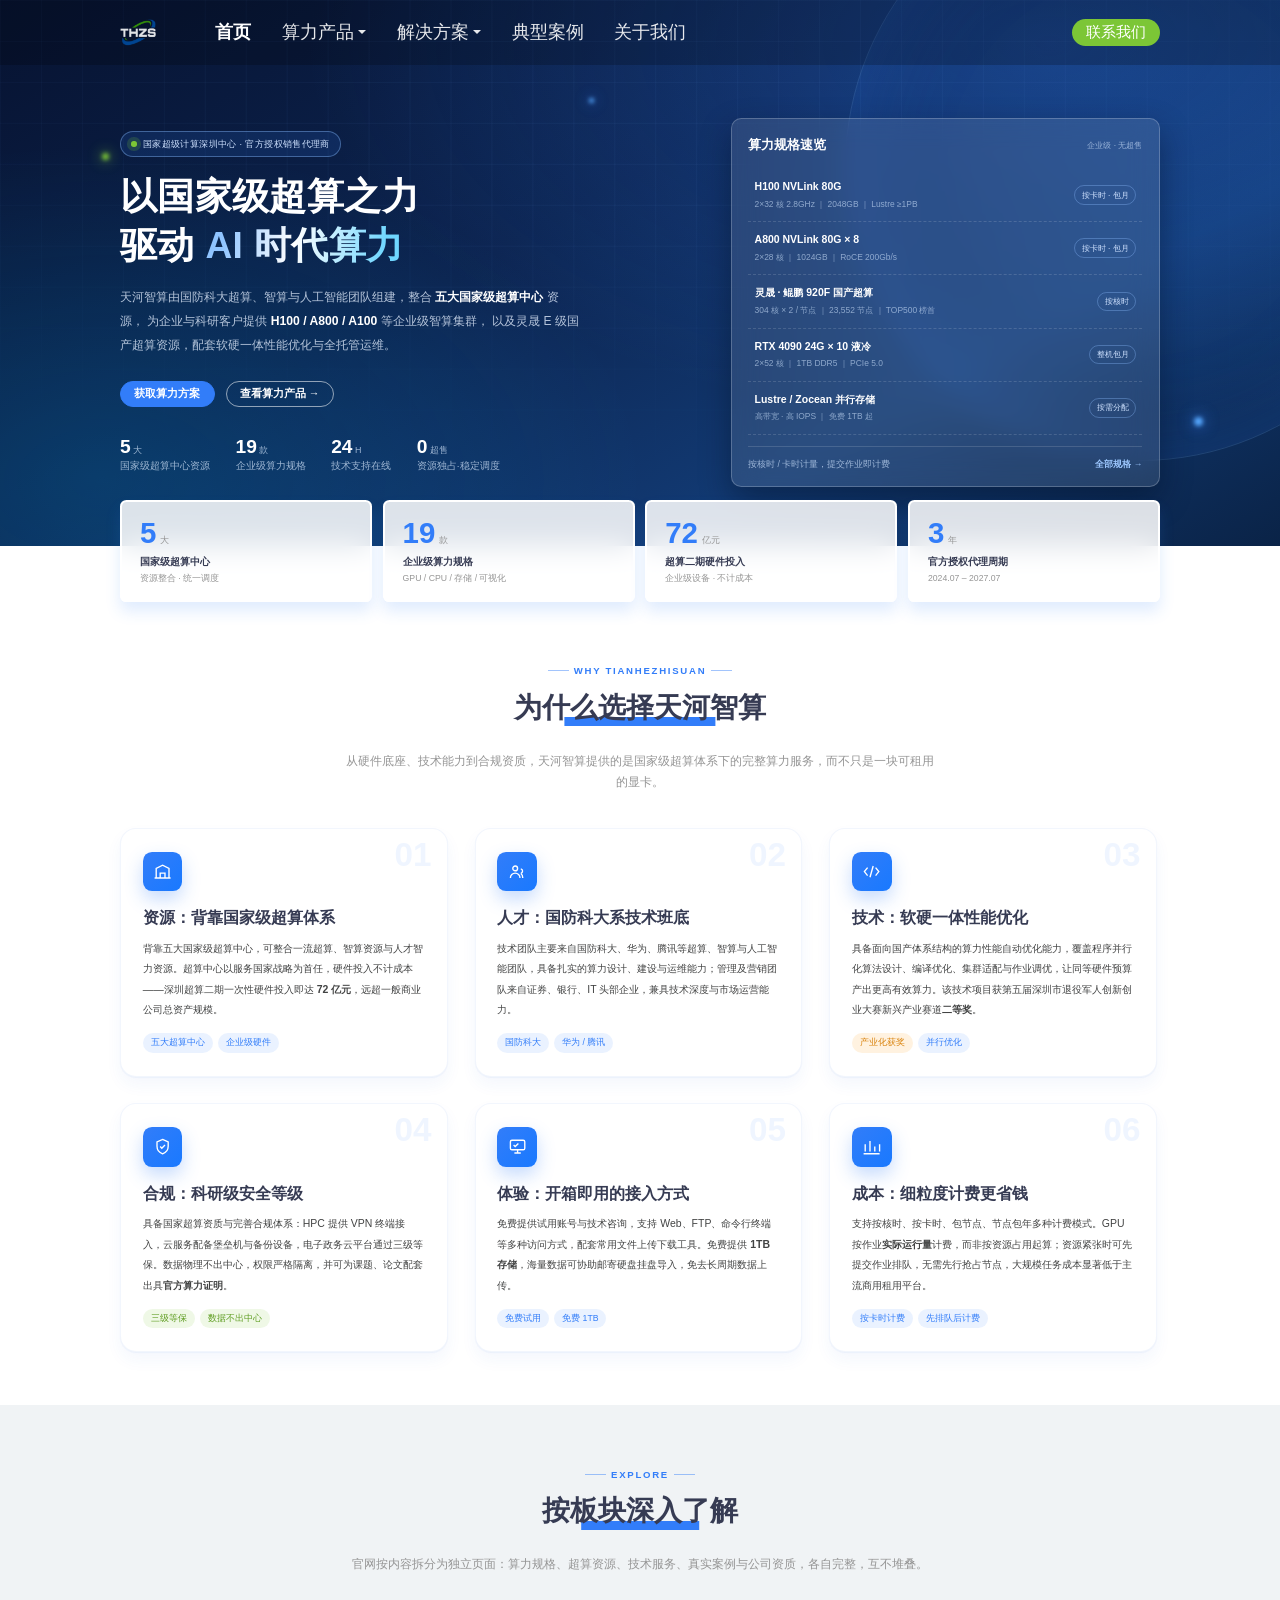
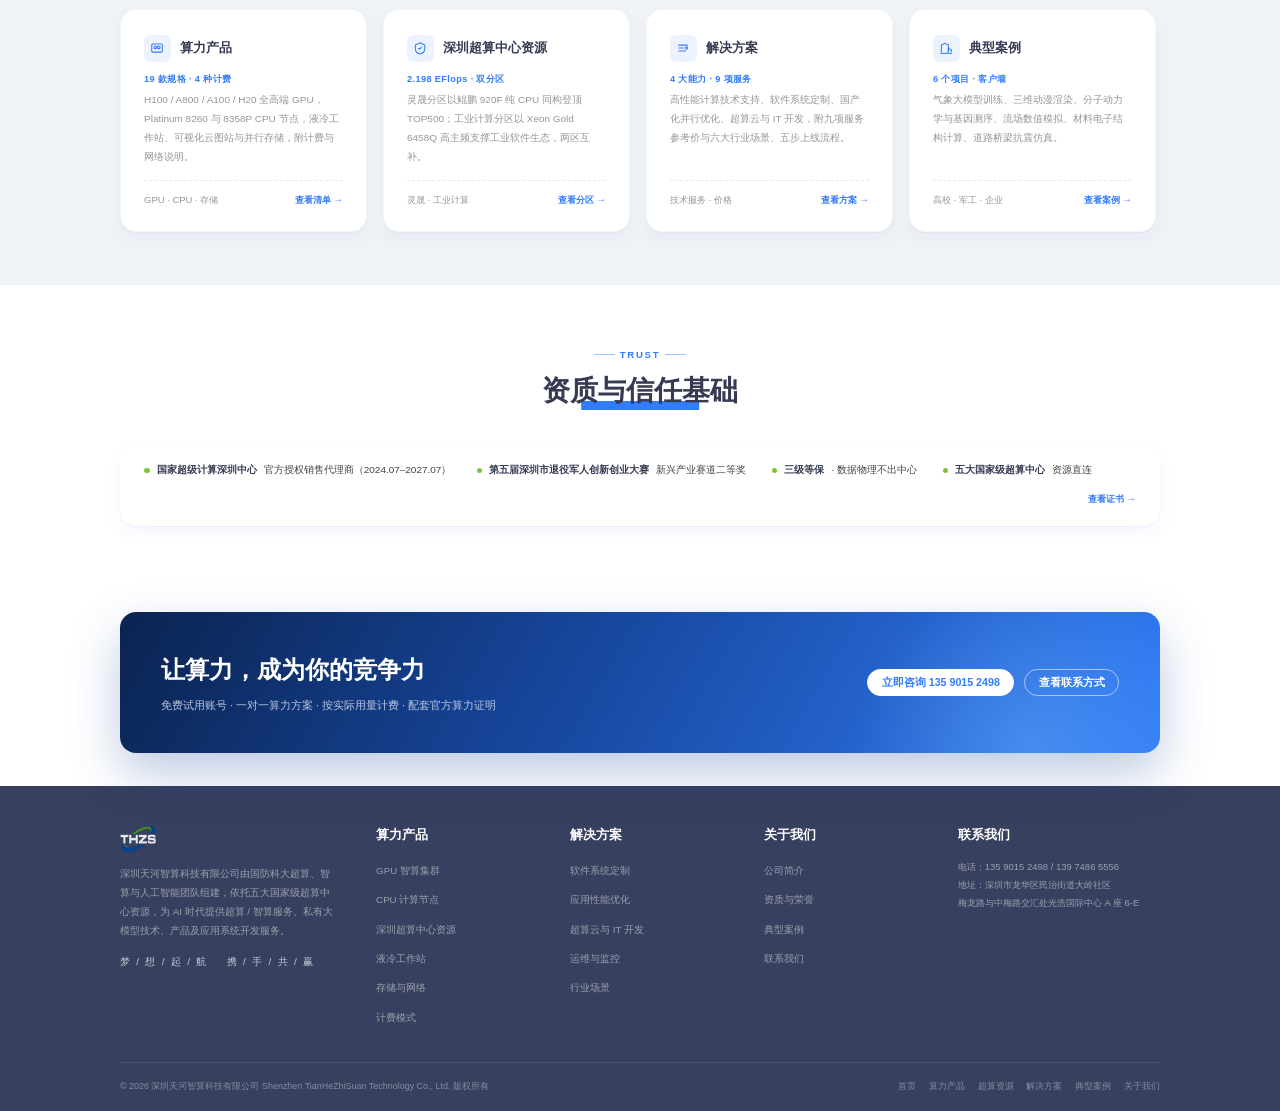
==== index.html @ 29a35c1b "feat(官网): 初始化天河智算官网静态站点 1. 新建 index.html 首页，展示超算、智算、AI 算力主视觉与业务概览。 2. 新建 about.html、cases.html、produ" ====
<!DOCTYPE html>
<html lang="zh-CN">
<head>
<meta charset="utf-8">
<meta name="viewport" content="width=device-width, initial-scale=1">
<title>深圳天河智算科技有限公司 — 国家级超算资源服务商 | 超算 · 智算 · AI 算力</title>
<meta name="description" content="深圳天河智算科技有限公司是国家超级计算深圳中心官方授权销售代理商，由国防科大超算、智算与人工智能团队组建，整合五大国家级超算中心资源，提供 H100/A800/A100 等企业级算力、软硬一体性能优化、全托管运维与定制化平台开发服务。">
<meta name="keywords" content="天河智算,深圳超算,国家超级计算深圳中心,H100,A800,A100,算力租赁,超算服务,灵晟,大模型训练">
<link rel="icon" href="assets/img/logo.png">
<link rel="stylesheet" href="assets/css/style.css">
</head>
<body>

<!-- ================= HEADER ================= -->
<header class="header" id="header">
  <div class="w1560">
    <a href="index.html" class="logo">
      <img class="logo-light" src="assets/img/logo_white.png" alt="天河智算 THZS">
      <img class="logo-dark" src="assets/img/logo.png" alt="天河智算 THZS">
    </a>

    <ul class="nav1">
      <li class="on"><a href="index.html">首页</a></li>
      <li data-dropdown="product"><a href="product.html">算力产品 <span class="dropdown-arrow"></span></a></li>
      <li data-dropdown="solution"><a href="solution.html">解决方案 <span class="dropdown-arrow"></span></a></li>
      <li><a href="cases.html">典型案例</a></li>
      <li><a href="about.html">关于我们</a></li>
    </ul>

    <div class="header-actions">
      <a href="about.html#contact" class="h_btn">联系我们</a>
      <button class="nav-toggle" aria-label="打开菜单"><span></span></button>
    </div>
  </div>

  <!-- 下拉：算力产品 -->
  <div class="product_down_bg" id="dropBg"></div>
  <div class="newsPown" id="productDown">
    <div class="w1560">
      <div class="pown_col" style="width:24vw">
        <div class="h1">算力产品</div>
        <a href="product.html#gpu" class="pown_item">
          <div class="ico"><svg viewBox="0 0 24 24" fill="none" stroke="#327DF9" stroke-width="1.8"><rect x="3" y="5" width="18" height="14" rx="2"/><rect x="7" y="9" width="4" height="4" rx="1"/><rect x="13" y="9" width="4" height="4" rx="1"/><path d="M7 19v2M17 19v2M7 3v2M17 3v2"/></svg></div>
          <div class="txt"><b>GPU 智算集群</b><span>H100 / A800 / A100 / H20 / RTX 4090 · 5090</span></div>
        </a>
        <a href="product.html#cpu" class="pown_item">
          <div class="ico"><svg viewBox="0 0 24 24" fill="none" stroke="#327DF9" stroke-width="1.8"><rect x="4" y="4" width="16" height="16" rx="2"/><path d="M9 9h6v6H9zM4 10h-2M4 14h-2M22 10h-2M22 14h-2M10 4v-2M14 4v-2M10 22v-2M14 22v-2"/></svg></div>
          <div class="txt"><b>CPU 计算节点</b><span>Platinum 8260 / 8358P 胖节点 · 按核时计费</span></div>
        </a>
        <a href="supercomputing.html" class="pown_item">
          <div class="ico"><svg viewBox="0 0 24 24" fill="none" stroke="#327DF9" stroke-width="1.8"><path d="M12 3l8 4v6c0 4.5-3.4 7.8-8 9-4.6-1.2-8-4.5-8-9V7z"/><path d="M9 12l2 2 4-4"/></svg></div>
          <div class="txt"><b>深圳超算中心资源</b><span>灵晟 E 级国产超算 · x86 工业计算分区</span></div>
        </a>
        <a href="product.html#storage" class="pown_item">
          <div class="ico"><svg viewBox="0 0 24 24" fill="none" stroke="#327DF9" stroke-width="1.8"><ellipse cx="12" cy="6" rx="8" ry="3"/><path d="M4 6v12c0 1.7 3.6 3 8 3s8-1.3 8-3V6"/><path d="M4 12c0 1.7 3.6 3 8 3s8-1.3 8-3"/></svg></div>
          <div class="txt"><b>存储与网络</b><span>Lustre / Zocean 并行存储 · RDMA 高速互联</span></div>
        </a>
      </div>

      <div class="pown_col" style="width:22vw">
        <div class="h1">按场景选型</div>
        <div class="pown_links">
          <a href="solution.html#scene"><svg viewBox="0 0 16 16" fill="none" stroke="#327DF9" stroke-width="1.6"><circle cx="8" cy="8" r="6"/><path d="M8 2v12M2 8h12"/></svg>大模型训练与微调</a>
          <a href="solution.html#scene"><svg viewBox="0 0 16 16" fill="none" stroke="#327DF9" stroke-width="1.6"><path d="M2 12l4-5 3 3 5-7"/><path d="M2 14h12"/></svg>科学计算与工程仿真</a>
          <a href="solution.html#scene"><svg viewBox="0 0 16 16" fill="none" stroke="#327DF9" stroke-width="1.6"><rect x="2" y="3" width="12" height="10" rx="1.5"/><path d="M2 6h12"/></svg>三维渲染与数字创意</a>
          <a href="solution.html#scene"><svg viewBox="0 0 16 16" fill="none" stroke="#327DF9" stroke-width="1.6"><path d="M8 2l6 3v4c0 4-3 6-6 7-6-3-6-5-6-7V5z"/></svg>国产化适配与性能优化</a>
        </div>
      </div>

      <div class="pown_col" style="width:16vw">
        <div class="h1">服务支持</div>
        <div class="pown_links">
          <a href="product.html"><svg viewBox="0 0 16 16" fill="none" stroke="#327DF9" stroke-width="1.6"><path d="M3 3h10v10H3z"/><path d="M6 6h4M6 9h4"/></svg>算力产品清单</a>
          <a href="solution.html"><svg viewBox="0 0 16 16" fill="none" stroke="#327DF9" stroke-width="1.6"><path d="M2 8h3l2-4 3 8 2-4h2"/></svg>技术服务明细</a>
          <a href="about.html#cred"><svg viewBox="0 0 16 16" fill="none" stroke="#327DF9" stroke-width="1.6"><circle cx="8" cy="6" r="3.2"/><path d="M5.4 8.6L4 14l4-2 4 2-1.4-5.4"/></svg>资质与授权</a>
        </div>
      </div>

      <div class="pown_banner">
        <div class="k">COMPUTING POWER</div>
        <div class="t">19 款企业级算力规格<br>按卡时 / 核时精细计费</div>
        <a href="product.html" class="btn">查看清单</a>
      </div>
    </div>
  </div>

  <!-- 下拉：解决方案 -->
  <div class="newsPown" id="solutionDown">
    <div class="w1560">
      <div class="pown_col" style="width:24vw">
        <div class="h1">解决方案</div>
        <a href="solution.html#svc" class="pown_item">
          <div class="ico"><svg viewBox="0 0 24 24" fill="none" stroke="#327DF9" stroke-width="1.8"><path d="M4 7h16M4 12h10M4 17h13"/><circle cx="18" cy="12" r="2"/></svg></div>
          <div class="txt"><b>软件系统定制</b><span>量身定制技术框架，构建业务软件系统</span></div>
        </a>
        <a href="solution.html#svc" class="pown_item">
          <div class="ico"><svg viewBox="0 0 24 24" fill="none" stroke="#327DF9" stroke-width="1.8"><path d="M13 2L3 14h8l-1 8 10-12h-7z"/></svg></div>
          <div class="txt"><b>应用性能优化</b><span>并行化算法设计与软件并行版本开发</span></div>
        </a>
        <a href="solution.html#svc" class="pown_item">
          <div class="ico"><svg viewBox="0 0 24 24" fill="none" stroke="#327DF9" stroke-width="1.8"><path d="M6 17a4 4 0 010-8 5 5 0 019.5-1.5A4 4 0 0118 17z"/><path d="M12 13v6M9 16l3 3 3-3"/></svg></div>
          <div class="txt"><b>超算云与 IT 开发</b><span>云上完整 HPC 环境，前后台一体化开发</span></div>
        </a>
        <a href="solution.html#svc" class="pown_item">
          <div class="ico"><svg viewBox="0 0 24 24" fill="none" stroke="#327DF9" stroke-width="1.8"><path d="M3 12h4l2-5 4 10 2-5h6"/><circle cx="12" cy="12" r="9" stroke-dasharray="2 3"/></svg></div>
          <div class="txt"><b>运维与监控</b><span>整机柜运维、作业监控、故障诊断与定位</span></div>
        </a>
      </div>

      <div class="pown_col" style="width:18vw">
        <div class="h1">技术服务</div>
        <div class="pown_links">
          <a href="solution.html#svc"><svg viewBox="0 0 16 16" fill="none" stroke="#327DF9" stroke-width="1.6"><rect x="2.5" y="3" width="11" height="10" rx="1.5"/><path d="M5 7l2 2-2 2M9 11h2"/></svg>软件环境搭建</a>
          <a href="solution.html#svc"><svg viewBox="0 0 16 16" fill="none" stroke="#327DF9" stroke-width="1.6"><path d="M2 11h3l2-5 3 8 2-3h2"/></svg>作业监控</a>
          <a href="solution.html#svc"><svg viewBox="0 0 16 16" fill="none" stroke="#327DF9" stroke-width="1.6"><circle cx="7" cy="7" r="4"/><path d="M10 10l4 4"/></svg>运行问题排查</a>
          <a href="solution.html#svc"><svg viewBox="0 0 16 16" fill="none" stroke="#327DF9" stroke-width="1.6"><path d="M3 13V6l5-3 5 3v7"/><path d="M6.5 13v-3h3V13"/></svg>定制化平台</a>
        </div>
      </div>

      <div class="pown_col" style="width:16vw">
        <div class="h1">服务流程</div>
        <div class="pown_links">
          <a href="solution.html#flow"><svg viewBox="0 0 16 16" fill="none" stroke="#327DF9" stroke-width="1.6"><circle cx="3" cy="8" r="1.6"/><circle cx="8" cy="8" r="1.6"/><circle cx="13" cy="8" r="1.6"/></svg>需求沟通与方案</a>
          <a href="solution.html#flow"><svg viewBox="0 0 16 16" fill="none" stroke="#327DF9" stroke-width="1.6"><path d="M3 13V3M3 13h10"/><path d="M3 10l4-4 3 3 3-4"/></svg>开通与环境迁移</a>
          <a href="solution.html#flow"><svg viewBox="0 0 16 16" fill="none" stroke="#327DF9" stroke-width="1.6"><path d="M2 8a6 6 0 1112 0 6 6 0 01-12 0z"/><path d="M8 5v3l2 2"/></svg>运行与持续优化</a>
        </div>
      </div>

      <div class="pown_banner">
        <div class="k">FREE TRIAL</div>
        <div class="t">免费试用账号<br>与一对一技术咨询</div>
        <a href="tel:13974865556" class="btn">申请试用</a>
      </div>
    </div>
  </div>
</header>

<!-- 移动端菜单 -->
<div class="mobile-menu" id="mobileMenu">
  <button class="mm-close" aria-label="关闭">×</button>
  <a href="index.html">首页 <span>HOME</span></a>
  <a href="product.html">算力产品 <span>PRODUCTS</span></a>
  <a href="supercomputing.html">深圳超算中心资源 <span>SZSC</span></a>
  <a href="solution.html">解决方案 <span>SOLUTIONS</span></a>
  <a href="cases.html">典型案例 <span>CASES</span></a>
  <a href="about.html">关于我们 <span>ABOUT</span></a>
  <a href="about.html#contact">联系我们 <span>CONTACT</span></a>
  <div class="mm-foot">
    <a href="tel:13590152498" class="btn blue" style="justify-content:center">获取算力报价</a>
  </div>
</div>

<!-- ================= HERO ================= -->
<section class="hero">
  <span class="orb a"></span><span class="orb b"></span><span class="orb c"></span>
  <div class="w1560">
    <div class="hero-grid">
      <div class="hero-left">
        <div class="hero-eyebrow"><i></i> 国家超级计算深圳中心 · 官方授权销售代理商</div>
        <h1>以国家级超算之力<br>驱动 <em>AI 时代算力</em></h1>
        <p class="hero-sub">
          天河智算由国防科大超算、智算与人工智能团队组建，整合 <strong>五大国家级超算中心</strong> 资源，
          为企业与科研客户提供 <strong>H100 / A800 / A100</strong> 等企业级智算集群，
          以及灵晟 E 级国产超算资源，配套软硬一体性能优化与全托管运维。
        </p>
        <div class="hero-actions">
          <a href="tel:13590152498" class="btn blue">获取算力方案</a>
          <a href="product.html" class="btn ghost-light">查看算力产品 →</a>
        </div>
        <ul class="hero-meta">
          <li><b>5<small>大</small></b>国家级超算中心资源</li>
          <li><b>19<small>款</small></b>企业级算力规格</li>
          <li><b>24<small>H</small></b>技术支持在线</li>
          <li><b>0<small>超售</small></b>资源独占·稳定调度</li>
        </ul>
      </div>

      <div class="hero-right">
        <div class="res-panel">
          <div class="rp-head">
            <h3>算力规格速览</h3>
            <span>企业级 · 无超售</span>
          </div>
          <div class="res-row">
            <div class="n">H100 NVLink 80G<small>2×32 核 2.8GHz ｜ 2048GB ｜ Lustre ≥1PB</small></div>
            <div class="tag2">按卡时 · 包月</div>
          </div>
          <div class="res-row">
            <div class="n">A800 NVLink 80G × 8<small>2×28 核 ｜ 1024GB ｜ RoCE 200Gb/s</small></div>
            <div class="tag2">按卡时 · 包月</div>
          </div>
          <div class="res-row">
            <div class="n">灵晟 · 鲲鹏 920F 国产超算<small>304 核 × 2 / 节点 ｜ 23,552 节点 ｜ TOP500 榜首</small></div>
            <div class="tag2">按核时</div>
          </div>
          <div class="res-row">
            <div class="n">RTX 4090 24G × 10 液冷<small>2×52 核 ｜ 1TB DDR5 ｜ PCIe 5.0</small></div>
            <div class="tag2">整机包月</div>
          </div>
          <div class="res-row">
            <div class="n">Lustre / Zocean 并行存储<small>高带宽 · 高 IOPS ｜ 免费 1TB 起</small></div>
            <div class="tag2">按需分配</div>
          </div>
          <div class="rp-foot">
            <span>按核时 / 卡时计量，提交作业即计费</span>
            <a href="product.html">全部规格 →</a>
          </div>
        </div>
      </div>
    </div>
  </div>
</section>

<!-- ================= 数据条 ================= -->
<section class="stat-strip">
  <div class="w1560">
    <div class="list-row">
      <div class="stat-card">
        <div class="num">5<small>大</small></div>
        <div class="lbl">国家级超算中心</div>
        <div class="note">资源整合 · 统一调度</div>
      </div>
      <div class="stat-card">
        <div class="num">19<small>款</small></div>
        <div class="lbl">企业级算力规格</div>
        <div class="note">GPU / CPU / 存储 / 可视化</div>
      </div>
      <div class="stat-card">
        <div class="num">72<small>亿元</small></div>
        <div class="lbl">超算二期硬件投入</div>
        <div class="note">企业级设备 · 不计成本</div>
      </div>
      <div class="stat-card">
        <div class="num">3<small>年</small></div>
        <div class="lbl">官方授权代理周期</div>
        <div class="note">2024.07 – 2027.07</div>
      </div>
    </div>
  </div>
</section>

<!-- ================= 核心优势 ================= -->
<section class="section">
  <div class="w1560">
    <div class="sec-head">
      <div class="sec-eyebrow">Why TianHeZhiSuan</div>
      <div class="title"><span>为什么选择天河智算</span></div>
      <p class="sec-desc">从硬件底座、技术能力到合规资质，天河智算提供的是国家级超算体系下的完整算力服务，而不只是一块可租用的显卡。</p>
    </div>

    <div class="grid-3">
      <article class="adv-card card reveal">
        <div class="num-mark">01</div>
        <div class="icon-box"><svg viewBox="0 0 24 24" fill="none" stroke="#fff" stroke-width="1.7"><path d="M4 20V8l8-4 8 4v12"/><path d="M9 20v-6h6v6"/><path d="M2 20h20"/></svg></div>
        <h3>资源：背靠国家级超算体系</h3>
        <p>背靠五大国家级超算中心，可整合一流超算、智算资源与人才智力资源。超算中心以服务国家战略为首任，硬件投入不计成本——深圳超算二期一次性硬件投入即达 <strong>72 亿元</strong>，远超一般商业公司总资产规模。</p>
        <div class="tags"><span class="chip">五大超算中心</span><span class="chip">企业级硬件</span></div>
      </article>

      <article class="adv-card card reveal">
        <div class="num-mark">02</div>
        <div class="icon-box"><svg viewBox="0 0 24 24" fill="none" stroke="#fff" stroke-width="1.7"><circle cx="9" cy="8" r="3"/><path d="M3 20c0-3.3 2.7-6 6-6s6 2.7 6 6"/><path d="M16 8.5a3 3 0 010 5.8M18.5 20c0-2.6-1-4.6-2.5-5.6"/></svg></div>
        <h3>人才：国防科大系技术班底</h3>
        <p>技术团队主要来自国防科大、华为、腾讯等超算、智算与人工智能团队，具备扎实的算力设计、建设与运维能力；管理及营销团队来自证券、银行、IT 头部企业，兼具技术深度与市场运营能力。</p>
        <div class="tags"><span class="chip">国防科大</span><span class="chip">华为 / 腾讯</span></div>
      </article>

      <article class="adv-card card reveal">
        <div class="num-mark">03</div>
        <div class="icon-box"><svg viewBox="0 0 24 24" fill="none" stroke="#fff" stroke-width="1.7"><path d="M7 7L3 12l4 5"/><path d="M17 7l4 5-4 5"/><path d="M14 5l-4 14"/></svg></div>
        <h3>技术：软硬一体性能优化</h3>
        <p>具备面向国产体系结构的算力性能自动优化能力，覆盖程序并行化算法设计、编译优化、集群适配与作业调优，让同等硬件预算产出更高有效算力。该技术项目获第五届深圳市退役军人创新创业大赛新兴产业赛道<strong>二等奖</strong>。</p>
        <div class="tags"><span class="chip orange">产业化获奖</span><span class="chip">并行优化</span></div>
      </article>

      <article class="adv-card card reveal">
        <div class="num-mark">04</div>
        <div class="icon-box"><svg viewBox="0 0 24 24" fill="none" stroke="#fff" stroke-width="1.7"><path d="M12 3l7 3.2v5.4c0 4.6-3 8-7 9.4-4-1.4-7-4.8-7-9.4V6.2z"/><path d="M9 12l2 2 4-4"/></svg></div>
        <h3>合规：科研级安全等级</h3>
        <p>具备国家超算资质与完善合规体系：HPC 提供 VPN 终端接入，云服务配备堡垒机与备份设备，电子政务云平台通过三级等保。数据物理不出中心，权限严格隔离，并可为课题、论文配套出具<strong>官方算力证明</strong>。</p>
        <div class="tags"><span class="chip green">三级等保</span><span class="chip green">数据不出中心</span></div>
      </article>

      <article class="adv-card card reveal">
        <div class="num-mark">05</div>
        <div class="icon-box"><svg viewBox="0 0 24 24" fill="none" stroke="#fff" stroke-width="1.7"><rect x="3" y="4" width="18" height="12" rx="2"/><path d="M8 20h8M12 16v4"/><path d="M7 10l2 2 4-4"/></svg></div>
        <h3>体验：开箱即用的接入方式</h3>
        <p>免费提供试用账号与技术咨询，支持 Web、FTP、命令行终端等多种访问方式，配套常用文件上传下载工具。免费提供 <strong>1TB 存储</strong>，海量数据可协助邮寄硬盘挂盘导入，免去长周期数据上传。</p>
        <div class="tags"><span class="chip">免费试用</span><span class="chip">免费 1TB</span></div>
      </article>

      <article class="adv-card card reveal">
        <div class="num-mark">06</div>
        <div class="icon-box"><svg viewBox="0 0 24 24" fill="none" stroke="#fff" stroke-width="1.7"><path d="M4 18V9M10 18V5M16 18v-6M22 18v-9"/><path d="M2 21h20"/></svg></div>
        <h3>成本：细粒度计费更省钱</h3>
        <p>支持按核时、按卡时、包节点、节点包年多种计费模式。GPU 按作业<strong>实际运行量</strong>计费，而非按资源占用起算；资源紧张时可先提交作业排队，无需先行抢占节点，大规模任务成本显著低于主流商用租用平台。</p>
        <div class="tags"><span class="chip">按卡时计费</span><span class="chip">先排队后计费</span></div>
      </article>
    </div>
  </div>
</section>

<!-- ================= 业务板块入口 ================= -->
<section class="section light">
  <div class="w1560">
    <div class="sec-head">
      <div class="sec-eyebrow">Explore</div>
      <div class="title"><span>按板块深入了解</span></div>
      <p class="sec-desc">官网按内容拆分为独立页面：算力规格、超算资源、技术服务、真实案例与公司资质，各自完整，互不堆叠。</p>
    </div>

    <div class="grid-4">
      <a href="product.html" class="entry-card reveal">
        <div class="et-top">
          <div class="ico-sm"><svg viewBox="0 0 24 24" fill="none" stroke="#327DF9" stroke-width="1.8"><rect x="3" y="5" width="18" height="14" rx="2"/><rect x="7" y="9" width="4" height="4" rx="1"/><rect x="13" y="9" width="4" height="4" rx="1"/></svg></div>
          <h3>算力产品</h3>
        </div>
        <div class="et-num">19 款规格 · 4 种计费</div>
        <p>H100 / A800 / A100 / H20 全高端 GPU，Platinum 8260 与 8358P CPU 节点，液冷工作站、可视化云图站与并行存储，附计费与网络说明。</p>
        <div class="et-foot"><span>GPU · CPU · 存储</span><em>查看清单 →</em></div>
      </a>

      <a href="supercomputing.html" class="entry-card reveal">
        <div class="et-top">
          <div class="ico-sm"><svg viewBox="0 0 24 24" fill="none" stroke="#327DF9" stroke-width="1.8"><path d="M12 3l8 4v6c0 4.5-3.4 7.8-8 9-4.6-1.2-8-4.5-8-9V7z"/><path d="M9 12l2 2 4-4"/></svg></div>
          <h3>深圳超算中心资源</h3>
        </div>
        <div class="et-num">2.198 EFlops · 双分区</div>
        <p>灵晟分区以鲲鹏 920F 纯 CPU 同构登顶 TOP500；工业计算分区以 Xeon Gold 6458Q 高主频支撑工业软件生态，两区互补。</p>
        <div class="et-foot"><span>灵晟 · 工业计算</span><em>查看分区 →</em></div>
      </a>

      <a href="solution.html" class="entry-card reveal">
        <div class="et-top">
          <div class="ico-sm"><svg viewBox="0 0 24 24" fill="none" stroke="#327DF9" stroke-width="1.8"><path d="M4 7h16M4 12h10M4 17h13"/><circle cx="18" cy="12" r="2"/></svg></div>
          <h3>解决方案</h3>
        </div>
        <div class="et-num">4 大能力 · 9 项服务</div>
        <p>高性能计算技术支持、软件系统定制、国产化并行优化、超算云与 IT 开发，附九项服务参考价与六大行业场景、五步上线流程。</p>
        <div class="et-foot"><span>技术服务 · 价格</span><em>查看方案 →</em></div>
      </a>

      <a href="cases.html" class="entry-card reveal">
        <div class="et-top">
          <div class="ico-sm"><svg viewBox="0 0 24 24" fill="none" stroke="#327DF9" stroke-width="1.8"><path d="M4 19V7l6-3 6 3v12"/><path d="M16 19v-6l5 2v4"/><path d="M2 21h20"/></svg></div>
          <h3>典型案例</h3>
        </div>
        <div class="et-num">6 个项目 · 客户墙</div>
        <p>气象大模型训练、三维动漫渲染、分子动力学与基因测序、流场数值模拟、材料电子结构计算、道路桥梁抗震仿真。</p>
        <div class="et-foot"><span>高校 · 军工 · 企业</span><em>查看案例 →</em></div>
      </a>
    </div>
  </div>
</section>

<!-- ================= 信任与资质 ================= -->
<section class="section">
  <div class="w1560">
    <div class="sec-head">
      <div class="sec-eyebrow">Trust</div>
      <div class="title"><span>资质与信任基础</span></div>
    </div>
    <div class="trust reveal">
      <div class="it"><i></i><b>国家超级计算深圳中心</b> 官方授权销售代理商（2024.07–2027.07）</div>
      <div class="it"><i></i><b>第五届深圳市退役军人创新创业大赛</b> 新兴产业赛道二等奖</div>
      <div class="it"><i></i><b>三级等保</b> · 数据物理不出中心</div>
      <div class="it"><i></i><b>五大国家级超算中心</b> 资源直连</div>
      <a href="about.html#cred" class="more">查看证书 →</a>
    </div>
  </div>
</section>

<!-- ================= CTA ================= -->
<section class="section tight">
  <div class="w1560">
    <div class="cta reveal">
      <div class="cta-txt">
        <h2>让算力，成为你的竞争力</h2>
        <p>免费试用账号 · 一对一算力方案 · 按实际用量计费 · 配套官方算力证明</p>
      </div>
      <div class="cta-actions">
        <a href="tel:13590152498" class="btn white">立即咨询 135 9015 2498</a>
        <a href="about.html#contact" class="btn ghost-light">查看联系方式</a>
      </div>
    </div>
  </div>
</section>

<!-- ================= FOOTER ================= -->
<footer class="footer">
  <div class="w1560">
    <div class="footer-top">
      <div class="footer-brand">
        <div class="fl"><img src="assets/img/logo_white.png" alt="天河智算"></div>
        <p>深圳天河智算科技有限公司由国防科大超算、智算与人工智能团队组建，依托五大国家级超算中心资源，为 AI 时代提供超算 / 智算服务、私有大模型技术、产品及应用系统开发服务。</p>
        <div class="slogan">梦 / 想 / 起 / 航 &nbsp;&nbsp; 携 / 手 / 共 / 赢</div>
      </div>

      <div class="footer-col">
        <h4>算力产品</h4>
        <ul>
          <li><a href="product.html#gpu">GPU 智算集群</a></li>
          <li><a href="product.html#cpu">CPU 计算节点</a></li>
          <li><a href="supercomputing.html">深圳超算中心资源</a></li>
          <li><a href="product.html#ws">液冷工作站</a></li>
          <li><a href="product.html#storage">存储与网络</a></li>
          <li><a href="product.html#billing">计费模式</a></li>
        </ul>
      </div>

      <div class="footer-col">
        <h4>解决方案</h4>
        <ul>
          <li><a href="solution.html#svc">软件系统定制</a></li>
          <li><a href="solution.html#svc">应用性能优化</a></li>
          <li><a href="solution.html#svc">超算云与 IT 开发</a></li>
          <li><a href="solution.html#svc">运维与监控</a></li>
          <li><a href="solution.html#scene">行业场景</a></li>
        </ul>
      </div>

      <div class="footer-col">
        <h4>关于我们</h4>
        <ul>
          <li><a href="about.html">公司简介</a></li>
          <li><a href="about.html#cred">资质与荣誉</a></li>
          <li><a href="cases.html">典型案例</a></li>
          <li><a href="about.html#contact">联系我们</a></li>
        </ul>
      </div>

      <div class="footer-col" style="flex:1.3">
        <h4>联系我们</h4>
        <div class="fs">
          电话：135 9015 2498 / 139 7486 5556<br>
          地址：深圳市龙华区民治街道大岭社区<br>
          梅龙路与中梅路交汇处光浩国际中心 A 座 6-E
        </div>
      </div>
    </div>

    <div class="footer-bottom">
      <span>© 2026 深圳天河智算科技有限公司 Shenzhen TianHeZhiSuan Technology Co., Ltd. 版权所有</span>
      <div class="links">
        <a href="index.html">首页</a>
        <a href="product.html">算力产品</a>
        <a href="supercomputing.html">超算资源</a>
        <a href="solution.html">解决方案</a>
        <a href="cases.html">典型案例</a>
        <a href="about.html">关于我们</a>
      </div>
    </div>
  </div>
</footer>

<script src="assets/js/main.js"></script>
</body>
</html>
---- assets/css/style.css ----
/* ============================================================
   深圳天河智算科技有限公司 — 官方网站样式
   设计语言：smardaten-bootstrap-design（企业级科技感）
   ============================================================ */

/* ---------- 0. Reset ---------- */
*, *::before, *::after { box-sizing: border-box; margin: 0; padding: 0; }
html { -webkit-text-size-adjust: 100%; }
body { min-height: 100vh; }
a { text-decoration: none; color: inherit; }
ul, li { list-style: none; }
img { max-width: 100%; display: block; border: 0; }
button { font: inherit; color: inherit; background: none; border: 0; cursor: pointer; }
table { border-collapse: collapse; width: 100%; }

/* ---------- 1. Design tokens ---------- */
:root {
  /* Brand */
  --sd-primary: #327DF9;
  --sd-primary-alt: #1979ff;
  --sd-primary-dark: #1770FE;
  --sd-secondary-green: #7CC636;
  --sd-secondary-orange: #FFA526;
  --sd-accent-orange: #FF9046;

  /* Text */
  --sd-text-primary: #363B53;
  --sd-text-body: #424343;
  --sd-text-muted: #959595;
  --sd-text-white: #FFFFFF;

  /* Background */
  --sd-bg-white: #FFFFFF;
  --sd-bg-light: #F0F3F5;
  --sd-bg-footer: #37405E;
  --sd-bg-glass: rgba(255, 255, 255, 0.8);
  --sd-bg-deep: #0B1B3A;

  /* Shadow */
  --sd-shadow-card: 0px 1px 1px rgba(37, 102, 210, 0.05), 0px 8px 16px rgba(37, 102, 210, 0.05);
  --sd-shadow-hover: 0px 0px 40px rgba(37, 102, 210, 0.1);
  --sd-shadow-glass: 0 0.729rem 1.146rem rgba(50, 125, 249, 0.15);

  /* Radius */
  --sd-radius-card: 16px;
  --sd-radius-btn: 20px;
  --sd-radius-sm: 8px;

  /* Transition */
  --sd-transition: all 0.5s;
  --sd-transition-fast: all 0.3s;
  --sd-transition-ease: all 0.4s ease;

  /* Layout */
  --sd-container: 81.25vw;
}

/* ---------- 2. Typography ---------- */
html { font-size: calc(100vw / 100); }

body {
  font-family: -apple-system, BlinkMacSystemFont, "PingFang SC", "Microsoft YaHei",
               "Segoe UI", "Hiragino Sans GB", "Helvetica Neue", Arial, sans-serif;
  color: #1f1f1f;
  font-size: 14px;
  line-height: 1.6;
  background: #fff;
  -webkit-font-smoothing: antialiased;
  overflow-x: hidden;
}

/* px utilities */
.f_12 { font-size: 12px; }  .f_14 { font-size: 14px; }  .f_16 { font-size: 16px; }
.f_18 { font-size: 18px; }  .f_20 { font-size: 20px; }  .f_24 { font-size: 24px; }
.f_32 { font-size: 32px; }  .f_48 { font-size: 48px; }

/* ---------- 3. Layout ---------- */
.w1560 { width: var(--sd-container); margin: 0 auto; }
.section { padding: 4.167rem 0; position: relative; }
.section.light { background: var(--sd-bg-light); }
.section.tight { padding: 2.6rem 0; }
.sec-head { text-align: center; margin-bottom: 2.6rem; }
.sec-eyebrow {
  display: inline-flex; align-items: center; gap: .4rem;
  font-size: .75rem; letter-spacing: .18em; text-transform: uppercase;
  color: var(--sd-primary); font-weight: 600; margin-bottom: .8rem;
}
.sec-eyebrow::before, .sec-eyebrow::after {
  content: ""; width: 1.6rem; height: 1px; background: rgba(50,125,249,.45);
}
.title {
  width: fit-content; margin: 0 auto; position: relative; margin-bottom: 1.9rem;
}
.title::after {
  content: ""; position: absolute; z-index: 1; left: 50%; transform: translateX(-50%);
  height: .729rem; bottom: 0; width: 60%; background-color: var(--sd-primary);
}
.title span {
  position: relative; z-index: 2; font-weight: 600; color: var(--sd-text-primary);
  font-size: 2.188rem; line-height: 1.35;
}
.sec-desc {
  max-width: 46rem; margin: 0 auto; color: var(--sd-text-muted);
  font-size: .9rem; line-height: 1.9;
}

/* ---------- 4. Buttons / chips ---------- */
.btn {
  width: fit-content; min-width: 7.292rem; height: 2.083rem;
  border-radius: 2.083rem; border: 1px solid var(--sd-primary);
  display: inline-flex; align-items: center; justify-content: center; gap: .4rem;
  padding: 0 1.042rem; font-size: .833rem; font-weight: 600;
  color: var(--sd-primary); cursor: pointer; transition: var(--sd-transition-ease);
}
.btn:hover { background-color: var(--sd-primary); color: #fff; }
.btn.blue { background-color: var(--sd-primary); color: #fff; border-color: var(--sd-primary); }
.btn.blue:hover { background-color: #1c68e0; border-color: #1c68e0; }
.btn.green { background-color: var(--sd-secondary-green); color: #fff; border-color: var(--sd-secondary-green); }
.btn.green:hover { background-color: #6bb02c; border-color: #6bb02c; }
.btn.ghost-light { border-color: rgba(255,255,255,.55); color: #fff; }
.btn.ghost-light:hover { background: #fff; color: var(--sd-primary); border-color: #fff; }
.btn.sm { min-width: 5.6rem; height: 1.7rem; font-size: .72rem; }

.chip {
  display: inline-flex; align-items: center; gap: .3rem;
  height: 1.5rem; padding: 0 .62rem; border-radius: 1.5rem;
  background: rgba(50,125,249,.1); color: var(--sd-primary);
  font-size: .68rem; font-weight: 500; white-space: nowrap;
}
.chip.green { background: rgba(124,198,54,.12); color: #5d9c1f; }
.chip.orange { background: rgba(255,165,38,.14); color: #d9820b; }
.chip.grey { background: rgba(54,59,83,.07); color: var(--sd-text-primary); }

/* ---------- 5. Header ---------- */
.header {
  position: fixed; left: 0; top: 0; width: 100%; z-index: 200;
  background: rgba(0,0,0,.2); transition: var(--sd-transition); padding: 18px 0;
}
.header.on {
  background: #fff; padding: 12px 0;
  box-shadow: 0 4px 24px rgba(37,102,210,.08);
}
.header .w1560 { display: flex; align-items: center; justify-content: flex-start; position: relative; }
.logo { display: flex; align-items: center; gap: .6rem; flex-shrink: 0; }
.logo img { height: 2.15rem; width: auto; transition: var(--sd-transition); }
.logo .logo-dark { display: none; }
.header.on .logo .logo-light { display: none; }
.header.on .logo .logo-dark { display: block; }
.logo-txt { display: none; }

.nav1 { display: flex; align-items: center; margin-left: 3.2vw; margin-right: auto; }
.nav1 > li { position: relative; }
/* 隐形过渡带：把导航项与下方下拉面板之间的空隙并入悬停区域 */
.nav1 > li[data-dropdown]::after {
  content: ""; position: absolute; left: 0; right: 0; top: 100%; height: 32px;
  display: none;
}
.nav1 > li[data-dropdown]:hover::after { display: block; }
.nav1 > li > a {
  display: inline-flex; align-items: center; color: #fff; font-size: 18px; font-weight: 400;
  padding: 0 1.2vw; opacity: .9; transition: var(--sd-transition);
}
.header.on .nav1 > li > a { color: var(--sd-text-primary); }
.nav1 > li > a:hover, .nav1 > li.on > a { opacity: 1; font-weight: 600; }
.header-actions { display: flex; align-items: center; gap: .6rem; }
.h_btn {
  display: inline-flex; align-items: center; justify-content: center;
  height: 2.14rem; padding: 0 1.1rem; border-radius: 1.07rem;
  background-color: var(--sd-secondary-green); color: #fff;
  font-size: 15px; transition: var(--sd-transition); white-space: nowrap;
}
.h_btn:hover { transform: translateY(-1px); box-shadow: 0 6px 18px rgba(124,198,54,.35); }
.h_btn.blue { background-color: var(--sd-primary); }
.h_btn.blue:hover { box-shadow: 0 6px 18px rgba(50,125,249,.35); }

.dropdown-arrow {
  display: inline-block; width: 0; height: 0; margin-left: .34rem; vertical-align: middle;
  border-left: 4px solid transparent; border-right: 4px solid transparent;
  border-top: 4px solid currentColor; transition: all .3s;
}
.nav1 > li:hover .dropdown-arrow { transform: rotate(180deg); }

/* Dropdown */
.newsPown {
  position: absolute; left: 0; top: 100%; width: 100vw; background-color: #fff; z-index: 1;
  padding: 2.2vw 0 2.6vw; display: none;
  box-shadow: 0 18px 40px rgba(20,40,80,.10); border-top: 1px solid rgba(37,102,210,.08);
}
.newsPown.show { display: block; }
.newsPown .w1560 { display: flex; align-items: stretch; gap: 0; }
.newsPown .pown_head { display: flex; align-items: flex-start; gap: 1rem; }
.pown_col { padding: 0 1.4vw; }
.pown_col:first-child { padding-left: 0; }
.pown_col + .pown_col { border-left: 1px dashed #d8dbe3; }
.pown_col .h1 { font-weight: 600; color: var(--sd-text-primary); font-size: 17px; margin-bottom: 1rem; }
.pown_col .sub { color: var(--sd-text-muted); font-size: .72rem; margin-top: -.6rem; margin-bottom: 1rem; }
.pown_item {
  display: flex; align-items: flex-start; gap: .7rem; padding: .7rem .8rem; border-radius: .5rem;
  transition: var(--sd-transition-fast);
}
.pown_item:hover { background-color: #F5F9FE; }
.pown_item .ico {
  width: 1.9rem; height: 1.9rem; border-radius: .45rem; flex-shrink: 0;
  background: linear-gradient(135deg, rgba(50,125,249,.14), rgba(50,125,249,.05));
  display: flex; align-items: center; justify-content: center;
}
.pown_item .ico svg { width: .95rem; height: .95rem; }
.pown_item .txt b { display: block; font-size: 15px; font-weight: 600; color: #000; margin-bottom: .12rem; transition: var(--sd-transition-fast); }
.pown_item:hover .txt b { color: var(--sd-primary); }
.pown_item .txt span { font-size: .72rem; color: var(--sd-text-muted); }
.pown_links a {
  display: flex; align-items: center; gap: .5rem; padding: .62rem .7rem; border-radius: .4rem;
  font-size: 14px; color: var(--sd-text-primary); transition: var(--sd-transition-ease);
}
.pown_links a:hover { background: #f2f6fb; color: var(--sd-primary); }
.pown_links a svg { width: 1rem; height: 1rem; flex-shrink: 0; }
.pown_banner {
  margin-left: auto; width: 17vw; flex-shrink: 0; border-radius: .8rem; overflow: hidden;
  background: linear-gradient(140deg, #13315C, #327DF9); padding: 1.4rem 1.2rem;
  display: flex; flex-direction: column; justify-content: space-between;
  color: #fff;
}
.pown_banner .k { font-size: .68rem; letter-spacing: .12em; opacity: .75; }
.pown_banner .t { font-size: 1.05rem; font-weight: 600; line-height: 1.45; margin: .5rem 0 .8rem; }
.pown_banner .btn { min-width: auto; height: 1.7rem; font-size: .7rem; border-color: rgba(255,255,255,.6); color: #fff; }
.pown_banner .btn:hover { background: #fff; color: var(--sd-primary); }
.product_down_bg {
  position: fixed; top: 0; left: 0; width: 100vw; height: 100vh;
  background-color: rgba(38,51,67,.2); z-index: -1; display: none;
}
.product_down_bg.show { display: block; }

/* Mobile nav trigger */
.nav-toggle { display: none; width: 2.2rem; height: 2.2rem; align-items: center; justify-content: center; }
.nav-toggle span { display: block; width: 1.3rem; height: 2px; background: #fff; position: relative; }
.nav-toggle span::before, .nav-toggle span::after {
  content: ""; position: absolute; left: 0; width: 100%; height: 2px; background: #fff;
}
.nav-toggle span::before { top: -6px; } .nav-toggle span::after { top: 6px; }
.header.on .nav-toggle span, .header.on .nav-toggle span::before, .header.on .nav-toggle span::after { background: var(--sd-text-primary); }

/* ---------- 6. Hero ---------- */
.hero {
  position: relative; overflow: hidden; padding: 9.2rem 0 4.6rem;
  background:
    radial-gradient(1200px 620px at 82% 8%, rgba(50,125,249,.30), transparent 62%),
    radial-gradient(900px 560px at 8% 88%, rgba(0,190,255,.16), transparent 60%),
    linear-gradient(150deg, #071331 0%, #0C2450 42%, #123A73 72%, #0A2347 100%);
  color: #fff;
}
.hero::before {
  content: ""; position: absolute; inset: 0; z-index: 0; opacity: .5;
  background-image:
    linear-gradient(rgba(120,180,255,.10) 1px, transparent 1px),
    linear-gradient(90deg, rgba(120,180,255,.10) 1px, transparent 1px);
  background-size: 3.2rem 3.2rem, 3.2rem 3.2rem;
  -webkit-mask-image: radial-gradient(120% 90% at 50% 20%, #000 20%, transparent 78%);
  mask-image: radial-gradient(120% 90% at 50% 20%, #000 20%, transparent 78%);
}
.hero::after {
  content: ""; position: absolute; right: -12vw; top: -10vw; width: 46vw; height: 46vw; z-index: 0;
  border-radius: 50%; border: 1px solid rgba(120,180,255,.18);
  box-shadow: inset 0 0 8vw rgba(50,125,249,.20);
}
.hero .w1560 { position: relative; z-index: 2; }
.hero-grid { display: flex; align-items: center; gap: 2.2rem; }
.hero-left { width: 56%; }
.hero-right { flex: 1; }
.hero-eyebrow {
  display: inline-flex; align-items: center; gap: .5rem; margin-bottom: 1.15rem;
  padding: .38rem .8rem; border-radius: 2rem; border: 1px solid rgba(140,190,255,.4);
  background: rgba(50,125,249,.14); font-size: .72rem; letter-spacing: .04em; color: #cfe2ff;
}
.hero-eyebrow i {
  width: .42rem; height: .42rem; border-radius: 50%; background: #7CC636; box-shadow: 0 0 0 4px rgba(124,198,54,.18);
}
.hero h1 {
  font-size: 3.15rem; line-height: 1.32; font-weight: 700; letter-spacing: .01em; margin-bottom: 1.15rem;
}
.hero h1 em {
  font-style: normal;
  background: linear-gradient(100deg, #8FC4FF 10%, #FFFFFF 45%, #6FD6FF 90%);
  -webkit-background-clip: text; background-clip: text; -webkit-text-fill-color: transparent;
}
.hero-sub { font-size: .95rem; line-height: 2; color: rgba(230,240,255,.78); max-width: 36rem; margin-bottom: 1.8rem; }
.hero-sub strong { color: #fff; font-weight: 600; }
.hero-actions { display: flex; gap: .85rem; align-items: center; flex-wrap: wrap; }
.hero-meta { display: flex; gap: 2rem; margin-top: 2.2rem; flex-wrap: wrap; }
.hero-meta li { color: rgba(220,235,255,.7); font-size: .78rem; }
.hero-meta li b { display: block; font-size: 1.5rem; color: #fff; font-weight: 600; line-height: 1.2; }
.hero-meta li b small { font-size: .7rem; font-weight: 400; color: rgba(220,235,255,.7); margin-left: .2rem; }

/* Hero glass panel */
.res-panel {
  background: rgba(255,255,255,.10);
  border: 1px solid rgba(255,255,255,.22);
  border-radius: .8rem;
  -webkit-backdrop-filter: blur(14px); backdrop-filter: blur(14px);
  box-shadow: 0 1rem 2.4rem rgba(3,15,38,.45);
  padding: 1.3rem 1.3rem 1.1rem;
}
.res-panel .rp-head { display: flex; align-items: center; justify-content: space-between; margin-bottom: 1rem; }
.res-panel .rp-head h3 { font-size: 1.02rem; font-weight: 600; }
.res-panel .rp-head span { font-size: .66rem; color: rgba(210,230,255,.65); }
.res-row {
  display: flex; align-items: center; justify-content: space-between; gap: .8rem;
  padding: .78rem .5rem; border-bottom: 1px dashed rgba(255,255,255,.14);
}
.res-row:last-of-type { border-bottom: 0; }
.res-row .n { font-size: .82rem; font-weight: 600; }
.res-row .n small { display: block; font-weight: 400; font-size: .66rem; color: rgba(210,230,255,.6); margin-top: .15rem; }
.res-row .tag2 {
  font-size: .64rem; padding: .18rem .5rem; border-radius: 1rem;
  border: 1px solid rgba(140,190,255,.35); color: #cfe2ff; white-space: nowrap;
}
.res-panel .rp-foot {
  margin-top: .9rem; padding-top: .85rem; border-top: 1px solid rgba(255,255,255,.14);
  display: flex; align-items: center; justify-content: space-between; font-size: .68rem; color: rgba(210,230,255,.7);
}
.res-panel .rp-foot a { color: #9EC8FF; font-weight: 600; }

/* Floating decor nodes */
.orb { position: absolute; border-radius: 50%; filter: blur(2px); pointer-events: none; z-index: 1; }
.orb.a { width: .55rem; height: .55rem; left: 8%; top: 28%; background: #7CC636; box-shadow: 0 0 1rem #7CC636; }
.orb.b { width: .4rem; height: .4rem; left: 46%; top: 18%; background: #56A8FF; box-shadow: 0 0 1rem #327DF9; }
.orb.c { width: .7rem; height: .7rem; right: 6%; bottom: 22%; background: #56A8FF; box-shadow: 0 0 1.2rem #327DF9; }

/* ---------- 7. Stat strip ---------- */
.stat-strip { position: relative; z-index: 5; margin-top: -3.594rem; }
.stat-strip .list-row { display: flex; gap: .833rem; }
.stat-card {
  flex: 1; min-width: 0; background: rgba(255,255,255,.86);
  border: 2px solid #fff; box-shadow: var(--sd-shadow-glass);
  -webkit-backdrop-filter: blur(1.146rem); backdrop-filter: blur(1.146rem);
  border-radius: .5rem; padding: 1.1rem 1.4rem;
  transition: var(--sd-transition-ease);
}
.stat-card:hover { transform: translateY(-6px); border-color: var(--sd-primary); }
.stat-card .num { font-size: 2.3rem; font-weight: 600; color: var(--sd-primary); line-height: 1.15; white-space: nowrap; }
.stat-card .num small { font-size: .72rem; font-weight: 400; color: var(--sd-text-muted); margin-left: .3rem; }
.stat-card .lbl { font-size: .8rem; color: var(--sd-text-primary); font-weight: 600; margin-top: .3rem; }
.stat-card .note { font-size: .68rem; color: var(--sd-text-muted); margin-top: .12rem; }

/* ---------- 8. Cards ---------- */
.grid-3 { display: flex; flex-wrap: wrap; align-items: stretch; gap: 2.083rem; }
.grid-3 > * { width: calc((100% - 2.083rem * 2) / 3 - 1px); }
.grid-2 { display: flex; flex-wrap: wrap; align-items: stretch; gap: 1.6rem; }
.grid-2 > * { width: calc((100% - 1.6rem) / 2 - 1px); }
.grid-4 { display: flex; flex-wrap: wrap; align-items: stretch; gap: 1.25rem; }
.grid-4 > * { width: calc((100% - 1.25rem * 3) / 4 - 1px); }

.card {
  background: #fff; border-radius: var(--sd-radius-card); overflow: hidden;
  box-shadow: var(--sd-shadow-card); transition: var(--sd-transition);
  border: 1px solid rgba(37,102,210,.06);
}
.card:hover { box-shadow: var(--sd-shadow-hover); transform: translateY(-6px); }

.adv-card { padding: 1.8rem 1.7rem; height: auto; position: relative; }
.adv-card .num-mark {
  position: absolute; right: 1.2rem; top: .7rem; font-size: 2.6rem; font-weight: 700;
  color: rgba(50,125,249,.08); line-height: 1;
}
.adv-card .icon-box {
  width: 3.1rem; height: 3.1rem; border-radius: .7rem; margin-bottom: 1.1rem;
  background: linear-gradient(135deg, #327DF9, #1979ff);
  display: flex; align-items: center; justify-content: center;
  box-shadow: 0 8px 18px rgba(50,125,249,.28);
  transition: var(--sd-transition-ease);
}
.adv-card:hover .icon-box { transform: translateY(-3px) rotate(-4deg); }
.adv-card .icon-box svg { width: 1.5rem; height: 1.5rem; }
.adv-card h3 { font-size: 1.25rem; font-weight: 600; color: var(--sd-text-primary); margin-bottom: .6rem; }
.adv-card p { font-size: .82rem; line-height: 1.95; color: var(--sd-text-body); }
.adv-card .tags { display: flex; gap: .4rem; flex-wrap: wrap; margin-top: 1rem; }

/* Service cards */
.svc-card { padding: 1.5rem 1.4rem; height: auto; display: flex; flex-direction: column; }
.svc-card .top { display: flex; align-items: center; gap: .6rem; margin-bottom: .7rem; }
.svc-card .top .ico-sm {
  width: 2.2rem; height: 2.2rem; border-radius: .5rem; flex-shrink: 0;
  background: rgba(50,125,249,.08); display: flex; align-items: center; justify-content: center;
}
.svc-card .top .ico-sm svg { width: 1.05rem; height: 1.05rem; }
.svc-card h3 { font-size: 1.02rem; font-weight: 600; color: var(--sd-text-primary); }
.svc-card p { font-size: .78rem; line-height: 1.85; color: var(--sd-text-muted); flex: 1; }
.svc-card .price {
  margin-top: 1rem; padding-top: .8rem; border-top: 1px dashed rgba(0,0,0,.1);
  display: flex; align-items: center; justify-content: space-between;
}
.svc-card .price em { font-style: normal; color: var(--sd-secondary-orange); font-weight: 600; font-size: .82rem; }
.svc-card .price span { font-size: .66rem; color: var(--sd-text-muted); }

/* Product cards */
.prod-card { padding: 1.5rem 1.45rem; height: auto; display: flex; flex-direction: column; position: relative; overflow: hidden; }
.prod-card::before {
  content: ""; position: absolute; left: 0; top: 0; width: 100%; height: 3px;
  background: linear-gradient(90deg, var(--sd-primary), #6FD6FF);
  transform: scaleX(0); transform-origin: left; transition: var(--sd-transition-ease);
}
.prod-card:hover::before { transform: scaleX(1); }
.prod-card .kind { font-size: .66rem; letter-spacing: .12em; color: var(--sd-primary); font-weight: 600; margin-bottom: .5rem; }
.prod-card h3 { font-size: 1.2rem; font-weight: 600; color: var(--sd-text-primary); margin-bottom: .2rem; }
.prod-card .sub { font-size: .72rem; color: var(--sd-text-muted); margin-bottom: 1rem; }
.prod-card .spec { display: grid; gap: .42rem; flex: 1; }
.prod-card .spec li { display: flex; gap: .45rem; font-size: .75rem; color: var(--sd-text-body); line-height: 1.7; }
.prod-card .spec li b { color: var(--sd-text-muted); font-weight: 400; min-width: 3.2rem; flex-shrink: 0; }
.prod-card .bottom { margin-top: 1.1rem; display: flex; align-items: center; justify-content: space-between; gap: .5rem; }

/* Case cards */
.case-card { padding: 1.6rem 1.5rem; height: auto; background: #fff; border-radius: var(--sd-radius-card); box-shadow: var(--sd-shadow-card); transition: var(--sd-transition); border: 1px solid rgba(37,102,210,.06); }
.case-card:hover { box-shadow: var(--sd-shadow-hover); transform: translateY(-6px); }
.case-card .idx {
  font-size: .7rem; font-weight: 600; letter-spacing: .1em; color: #fff;
  background: linear-gradient(135deg, #327DF9, #1979ff);
  padding: .22rem .6rem; border-radius: .9rem; display: inline-block; margin-bottom: .8rem;
}
.case-card h3 { font-size: 1.05rem; font-weight: 600; color: var(--sd-text-primary); margin-bottom: .55rem; }
.case-card p { font-size: .78rem; line-height: 1.9; color: var(--sd-text-muted); }
.case-card .gain { margin-top: .9rem; font-size: .72rem; color: var(--sd-primary); font-weight: 600; }

/* ---------- 9. Comparison table ---------- */
.cmp-wrap { background: #fff; border-radius: var(--sd-radius-card); box-shadow: var(--sd-shadow-card); overflow: hidden; }
.cmp { width: 100%; }
.cmp thead th {
  background: linear-gradient(90deg, #1F63D6, #327DF9); color: #fff;
  font-weight: 600; font-size: .86rem; padding: 1.05rem 1.1rem; text-align: left;
}
.cmp thead th:first-child { width: 16%; }
.cmp thead th.col-ours { background: linear-gradient(90deg, #1770FE, #3E8BFF); }
.cmp tbody td {
  padding: 1.05rem 1.1rem; font-size: .78rem; line-height: 1.85; color: var(--sd-text-body);
  border-bottom: 1px solid rgba(37,102,210,.07); vertical-align: top;
}
.cmp tbody tr:nth-child(even) td { background: #F7FAFF; }
.cmp tbody td.dim { font-weight: 600; color: var(--sd-text-primary); font-size: .82rem; }
.cmp tbody td.ours { color: #17457f; background: rgba(50,125,249,.04); }
.cmp tbody tr:nth-child(even) td.ours { background: rgba(50,125,249,.08); }
.cmp tbody td.ours b { color: var(--sd-primary); font-weight: 600; }
.cmp tbody td.them { color: #7c8394; }
.cmp-note { margin-top: 1rem; font-size: .7rem; color: var(--sd-text-muted); text-align: center; }

/* ---------- 10. Customer wall ---------- */
.logo-wall { background: #fff; border-radius: var(--sd-radius-card); box-shadow: var(--sd-shadow-card); padding: 2rem 2rem 1.4rem; }
.logo-wall img { width: 100%; }
.logo-wall .row + .row { margin-top: .6rem; }
.logo-txt-list { display: flex; flex-wrap: wrap; gap: .5rem; margin-top: 1.4rem; justify-content: center; }
.logo-txt-list span { font-size: .72rem; color: var(--sd-text-muted); padding: .28rem .7rem; border: 1px solid rgba(54,59,83,.12); border-radius: 1rem; }

/* ---------- 11. Credentials ---------- */
.cred-card { background: #fff; border-radius: var(--sd-radius-card); box-shadow: var(--sd-shadow-card); overflow: hidden; height: auto; display: flex; flex-direction: column; transition: var(--sd-transition); }
.cred-card:hover { box-shadow: var(--sd-shadow-hover); transform: translateY(-6px); }
.cred-card .img { height: 17rem; background: #F4F6FA; display: flex; align-items: center; justify-content: center; padding: .8rem; }
.cred-card .img img { max-height: 100%; width: auto; object-fit: contain; }
.cred-card .cap { padding: 1.1rem 1.3rem 1.3rem; }
.cred-card .cap h3 { font-size: .95rem; font-weight: 600; color: var(--sd-text-primary); margin-bottom: .35rem; }
.cred-card .cap p { font-size: .73rem; color: var(--sd-text-muted); line-height: 1.8; }

/* ---------- 12. CTA ---------- */
.cta {
  position: relative; overflow: hidden; border-radius: var(--sd-radius-card);
  background: linear-gradient(120deg, #0B2350 0%, #1748A0 45%, #327DF9 100%);
  color: #fff; padding: 3rem 3.2rem;
  display: flex; align-items: center; justify-content: space-between; gap: 2rem;
  box-shadow: 0 20px 50px rgba(17,64,150,.28);
}
.cta::before {
  content: ""; position: absolute; right: -6%; top: -40%; width: 30rem; height: 30rem; border-radius: 50%;
  background: radial-gradient(circle, rgba(120,190,255,.35), transparent 65%);
}
.cta .cta-txt { position: relative; z-index: 2; }
.cta h2 { font-size: 1.9rem; font-weight: 600; margin-bottom: .6rem; }
.cta p { font-size: .85rem; color: rgba(232,242,255,.78); }
.cta .cta-actions { position: relative; z-index: 2; display: flex; gap: .8rem; flex-wrap: wrap; }
.cta .btn.white { background: #fff; color: var(--sd-primary); border-color: #fff; }
.cta .btn.white:hover { background: #EAF2FF; }

/* ---------- 13. Page hero (sub pages) ---------- */
.page-hero {
  position: relative; overflow: hidden; color: #fff;
  padding: 8.4rem 0 3.6rem;
  background:
    radial-gradient(900px 420px at 80% 0%, rgba(50,125,249,.35), transparent 60%),
    linear-gradient(140deg, #071331, #0D2A57 55%, #123C78);
}
.page-hero::before {
  content: ""; position: absolute; inset: 0; opacity: .45;
  background-image:
    linear-gradient(rgba(120,180,255,.10) 1px, transparent 1px),
    linear-gradient(90deg, rgba(120,180,255,.10) 1px, transparent 1px);
  background-size: 3.2rem 3.2rem;
  -webkit-mask-image: radial-gradient(110% 100% at 50% 0%, #000 30%, transparent 80%);
  mask-image: radial-gradient(110% 100% at 50% 0%, #000 30%, transparent 80%);
}
.page-hero .w1560 { position: relative; z-index: 2; }
.crumb { font-size: .72rem; color: rgba(210,230,255,.6); margin-bottom: .9rem; }
.crumb a:hover { color: #fff; }
.page-hero h1 { font-size: 2.5rem; font-weight: 600; margin-bottom: .7rem; }
.page-hero .lead { font-size: .88rem; color: rgba(225,238,255,.75); max-width: 44rem; line-height: 1.95; }

/* ---------- 14. Product table ---------- */
.filter-bar { display: flex; gap: .5rem; flex-wrap: wrap; margin-bottom: 1.6rem; }
.filter-bar button {
  padding: .48rem 1.05rem; border-radius: 1.2rem; font-size: .78rem;
  border: 1px solid rgba(50,125,249,.25); color: var(--sd-text-primary);
  transition: var(--sd-transition-ease); background: #fff;
}
.filter-bar button:hover { border-color: var(--sd-primary); color: var(--sd-primary); }
.filter-bar button.on { background: var(--sd-primary); border-color: var(--sd-primary); color: #fff; box-shadow: 0 6px 16px rgba(50,125,249,.28); }

.tbl-wrap { background: #fff; border-radius: var(--sd-radius-card); box-shadow: var(--sd-shadow-card); overflow: hidden; }
.prod-table { width: 100%; font-size: .78rem; }
.prod-table thead th {
  background: #F1F5FB; color: var(--sd-text-primary); font-weight: 600; font-size: .8rem;
  text-align: left; padding: .95rem 1rem; white-space: nowrap;
  border-bottom: 1px solid rgba(37,102,210,.12);
}
.prod-table thead .th-spec { width: 58%; }
.prod-table tbody td { padding: 1rem; border-bottom: 1px solid rgba(37,102,210,.07); vertical-align: top; line-height: 1.8; }
.prod-table tbody tr:hover td { background: #F7FAFF; }
.prod-table tbody td.no { color: var(--sd-text-muted); font-size: .72rem; width: 3rem; }
.prod-table tbody td.name { font-weight: 600; color: var(--sd-text-primary); width: 15%; }
.prod-table tbody td.name small { display: block; font-weight: 400; color: var(--sd-text-muted); font-size: .68rem; margin-top: .15rem; }
.prod-table tbody td.spec { color: var(--sd-text-body); font-size: .75rem; }
.prod-table tbody td.spec span { display: block; color: #6d7385; }
.prod-table tbody td.bill { width: 13%; color: var(--sd-text-body); font-size: .74rem; }
.prod-table tbody td.bill .chip { margin-bottom: .3rem; }
.prod-table tbody tr.hide { display: none; }
.tbl-tip { margin-top: .9rem; font-size: .7rem; color: var(--sd-text-muted); }

/* ---------- 15. Steps ---------- */
.steps { display: flex; gap: 1.25rem; flex-wrap: wrap; }
.step {
  flex: 1; min-width: 12rem; background: #fff; border-radius: var(--sd-radius-card);
  box-shadow: var(--sd-shadow-card); padding: 1.6rem 1.3rem; position: relative;
  border-top: 3px solid rgba(50,125,249,.35);
}
.step .no { font-size: 1.6rem; font-weight: 700; color: rgba(50,125,249,.2); line-height: 1; margin-bottom: .5rem; }
.step h4 { font-size: .95rem; font-weight: 600; color: var(--sd-text-primary); margin-bottom: .4rem; }
.step p { font-size: .74rem; color: var(--sd-text-muted); line-height: 1.85; }

/* ---------- 16. Contact ---------- */
.contact-grid { display: flex; gap: 1.4rem; flex-wrap: wrap; }
.contact-card { flex: 1; min-width: 16rem; background: #fff; border-radius: var(--sd-radius-card); box-shadow: var(--sd-shadow-card); padding: 1.7rem 1.6rem; }
.contact-card .lb { font-size: .7rem; letter-spacing: .1em; color: var(--sd-primary); font-weight: 600; margin-bottom: .6rem; }
.contact-card h3 { font-size: 1.1rem; color: var(--sd-text-primary); font-weight: 600; margin-bottom: .8rem; }
.contact-card p, .contact-card li { font-size: .8rem; color: var(--sd-text-body); line-height: 2; }
.contact-card li b { font-weight: 600; color: var(--sd-text-primary); }
.contact-card .tel { font-size: 1.02rem; font-weight: 600; color: var(--sd-primary); letter-spacing: .02em; }
.contact-card .tel + .tel { margin-top: .2rem; }

/* ---------- 17. Footer ---------- */
.footer { background: var(--sd-bg-footer); padding: 3rem 0 1.4rem; color: rgba(255,255,255,.62); }
.footer-top { display: flex; gap: 3rem; flex-wrap: wrap; padding-bottom: 2.2rem; border-bottom: 1px solid rgba(255,255,255,.1); }
.footer-brand { flex: 1.4; min-width: 16rem; }
.footer-brand .fl { display: flex; align-items: center; gap: .6rem; margin-bottom: 1rem; }
.footer-brand .fl img { height: 2.2rem; }
.footer-brand p { font-size: .76rem; line-height: 1.95; color: rgba(255,255,255,.5); max-width: 26rem; }
.footer-brand .slogan { margin-top: 1rem; font-size: .78rem; color: rgba(255,255,255,.72); letter-spacing: .18em; }
.footer-col { flex: 1; min-width: 9rem; }
.footer-col h4 { color: #fff; font-size: 1rem; font-weight: 600; margin-bottom: 1rem; }
.footer-col li { margin-bottom: .55rem; }
.footer-col a { color: rgba(255,255,255,.5); font-size: .76rem; transition: var(--sd-transition); }
.footer-col a:hover { color: #fff; }
.footer-col .fs { font-size: .74rem; color: rgba(255,255,255,.5); line-height: 1.9; }
.footer-bottom {
  padding-top: 1.2rem; display: flex; align-items: center; justify-content: space-between;
  gap: 1rem; flex-wrap: wrap; font-size: .7rem; color: rgba(255,255,255,.4);
}
.footer-bottom .links { display: flex; gap: 1rem; }
.footer-bottom a:hover { color: #fff; }

/* ---------- 18. Reveal animation ---------- */
.reveal { opacity: 0; transform: translateY(1.6rem); transition: opacity .7s ease, transform .7s ease; }
.reveal.in { opacity: 1; transform: none; }

/* ---------- 18b. 超算中心分区 ---------- */
.badges { display: flex; gap: .5rem; flex-wrap: wrap; margin-bottom: 1rem; }
.badge {
  display: inline-flex; align-items: center; gap: .3rem;
  font-size: .68rem; font-weight: 600; letter-spacing: .02em;
  padding: .28rem .7rem; border-radius: 1rem;
  background: rgba(255,255,255,.14); color: #E8F1FF; border: 1px solid rgba(160,205,255,.35);
}
.badge.gold { background: rgba(255,165,38,.18); color: #FFD79A; border-color: rgba(255,190,110,.45); }

.part { border-radius: var(--sd-radius-card); overflow: hidden; box-shadow: var(--sd-shadow-card); background: #fff; }
.part-head { position: relative; overflow: hidden; padding: 2rem 2.2rem; color: #fff; }
.part-head.deep { background: radial-gradient(800px 400px at 85% 0%, rgba(80,150,255,.45), transparent 62%), linear-gradient(135deg, #071733, #0E2C5C 55%, #14407F); }
.part-head.steel { background: radial-gradient(800px 400px at 85% 0%, rgba(50,125,249,.35), transparent 60%), linear-gradient(135deg, #123 0%, #1B3A66 60%, #24508F 100%); }
.part-head .pt-kicker { font-size: .68rem; letter-spacing: .16em; color: rgba(180,210,255,.85); margin-bottom: .5rem; }
.part-head h2 { font-size: 1.75rem; font-weight: 600; margin-bottom: .45rem; }
.part-head p { font-size: .82rem; line-height: 1.9; color: rgba(225,238,255,.75); max-width: 52rem; }
.part-body { padding: 2rem 2.2rem; }

.kpi-row { display: flex; gap: 1rem; flex-wrap: wrap; margin-bottom: 1.8rem; }
.kpi {
  flex: 1; min-width: 9rem; background: #fff; border-radius: .7rem; padding: 1.1rem 1.2rem;
  box-shadow: var(--sd-shadow-card); border-left: 3px solid var(--sd-primary);
}
.kpi b { display: block; font-size: 1.85rem; font-weight: 600; color: var(--sd-primary); line-height: 1.15; }
.kpi b small { font-size: .72rem; font-weight: 400; color: var(--sd-text-muted); margin-left: .18rem; }
.kpi span { display: block; font-size: .74rem; color: var(--sd-text-muted); margin-top: .3rem; }

.split { display: flex; gap: 2rem; flex-wrap: wrap; }
.split > .col-a { flex: 1.05; min-width: 18rem; }
.split > .col-b { flex: 1; min-width: 18rem; }
.blk-title { font-size: .95rem; font-weight: 600; color: var(--sd-text-primary); margin-bottom: 1rem; display: flex; align-items: center; gap: .45rem; }
.blk-title::before { content: ""; width: 3px; height: .95rem; background: var(--sd-primary); border-radius: 2px; }

.spec-list { display: grid; grid-template-columns: repeat(2, minmax(0, 1fr)); gap: .75rem 1.4rem; }
.spec-list li { border-bottom: 1px dashed rgba(0,0,0,.08); padding-bottom: .6rem; }
.spec-list li b { display: block; font-size: .68rem; color: var(--sd-text-muted); font-weight: 400; margin-bottom: .12rem; }
.spec-list li span { font-size: .8rem; color: var(--sd-text-primary); line-height: 1.7; }

.domain-grid { display: grid; grid-template-columns: repeat(2, minmax(0, 1fr)); gap: .85rem; }
.domain { background: #F7FAFF; border-radius: .7rem; padding: 1rem 1.15rem; border: 1px solid rgba(50,125,249,.10); }
.domain h4 { font-size: .86rem; font-weight: 600; color: var(--sd-text-primary); margin-bottom: .3rem; display: flex; align-items: center; gap: .4rem; }
.domain h4 i { width: .34rem; height: .34rem; border-radius: 50%; background: var(--sd-primary); display: inline-block; }
.domain p { font-size: .74rem; line-height: 1.8; color: var(--sd-text-muted); }

.part-teaser { position: relative; overflow: hidden; border-radius: var(--sd-radius-card); padding: 1.9rem 1.9rem 1.6rem; color: #fff; height: auto; display: flex; flex-direction: column; transition: var(--sd-transition); }
.part-teaser.deep { background: radial-gradient(600px 300px at 90% 0%, rgba(90,160,255,.45), transparent 65%), linear-gradient(140deg, #071733, #10305F 60%, #17458A); }
.part-teaser.steel { background: radial-gradient(600px 300px at 90% 0%, rgba(50,125,249,.35), transparent 65%), linear-gradient(140deg, #0D2344, #1D4270 60%, #2A5A9C); }
.part-teaser:hover { transform: translateY(-6px); box-shadow: 0 20px 44px rgba(10,40,100,.35); }
.part-teaser .pt-kicker { font-size: .66rem; letter-spacing: .16em; color: rgba(180,210,255,.8); }
.part-teaser h3 { font-size: 1.4rem; font-weight: 600; margin: .4rem 0 .5rem; }
.part-teaser p { font-size: .78rem; line-height: 1.85; color: rgba(225,238,255,.75); }
.part-teaser .pt-nums { display: flex; gap: 1.4rem; margin: 1.2rem 0 1.1rem; flex-wrap: wrap; }
.part-teaser .pt-nums div b { display: block; font-size: 1.35rem; font-weight: 600; line-height: 1.2; }
.part-teaser .pt-nums div span { font-size: .68rem; color: rgba(200,225,255,.7); }
.part-teaser .pt-link { margin-top: auto; font-size: .74rem; color: #9EC8FF; font-weight: 600; }

/* ---------- 18c. 首页入口与信任条 ---------- */
.entry-card { padding: 1.9rem 1.8rem; height: auto; display: flex; flex-direction: column; background: #fff; border-radius: var(--sd-radius-card); box-shadow: var(--sd-shadow-card); transition: var(--sd-transition); border: 1px solid rgba(37,102,210,.06); }
.entry-card:hover { box-shadow: var(--sd-shadow-hover); transform: translateY(-6px); border-color: rgba(50,125,249,.28); }
.entry-card .et-top { display: flex; align-items: center; gap: .7rem; margin-bottom: .8rem; }
.entry-card .et-top .ico-sm { width: 2.1rem; height: 2.1rem; border-radius: .5rem; background: rgba(50,125,249,.09); display: flex; align-items: center; justify-content: center; flex-shrink: 0; }
.entry-card .et-top .ico-sm svg { width: 1.1rem; height: 1.1rem; }
.entry-card .et-top h3 { font-size: 1.05rem; font-weight: 600; color: var(--sd-text-primary); }
.entry-card .et-num { font-size: .72rem; color: var(--sd-primary); font-weight: 600; letter-spacing: .04em; margin-bottom: .35rem; }
.entry-card p { font-size: .78rem; line-height: 1.9; color: var(--sd-text-muted); flex: 1; }
.entry-card .et-foot { margin-top: 1rem; padding-top: .85rem; border-top: 1px dashed rgba(0,0,0,.09); display: flex; align-items: center; justify-content: space-between; font-size: .74rem; }
.entry-card .et-foot span { color: var(--sd-text-muted); }
.entry-card .et-foot em { font-style: normal; color: var(--sd-primary); font-weight: 600; }

.trust { display: flex; gap: 1rem 2rem; flex-wrap: wrap; align-items: center; background: #fff; border-radius: var(--sd-radius-card); box-shadow: var(--sd-shadow-card); padding: 1.5rem 1.9rem; }
.trust .it { display: flex; align-items: center; gap: .55rem; font-size: .78rem; color: var(--sd-text-body); }
.trust .it i { width: .42rem; height: .42rem; border-radius: 50%; background: var(--sd-secondary-green); flex-shrink: 0; }
.trust .it b { color: var(--sd-text-primary); font-weight: 600; }
.trust .more { margin-left: auto; font-size: .74rem; font-weight: 600; color: var(--sd-primary); }

/* ---------- 19. Responsive ---------- */
@media (max-width: 1440px) {
  .hero h1 { font-size: 2.9rem; }
}

@media (max-width: 1024px) {
  html { font-size: 11.52px; }
  .w1560 { width: 100%; padding: 0 20px; }
  .section { padding: 3rem 0; }
  .hero { padding: 7.4rem 0 3.6rem; }
  .hero-grid { flex-direction: column; align-items: stretch; }
  .hero-left { width: 100%; }
  .hero-right { width: 100%; }
  .hero h1 { font-size: 2.4rem; }
  .stat-strip .list-row { flex-wrap: wrap; }
  .stat-card { width: calc(50% - .42rem); flex: none; }
  .grid-3 > *, .grid-4 > * { width: calc((100% - 1.25rem) / 2); }
  .cmp thead th, .cmp tbody td { padding: .8rem .7rem; font-size: .82rem; }
  .cta { flex-direction: column; align-items: flex-start; padding: 2.2rem; }
  .newsPown .w1560 { flex-wrap: wrap; gap: 1rem; }
  .pown_banner { display: none; }
  .tbl-wrap { overflow-x: auto; }
  .prod-table { min-width: 720px; }
}

@media (max-width: 767px) {
  .nav1 { display: none; }
  .nav-toggle { display: flex; }
  .hero { padding: 6.6rem 0 3rem; }
  .hero h1 { font-size: 2rem; }
  .hero-sub { font-size: .92rem; }
  .hero-meta { gap: 1.2rem; margin-top: 1.6rem; }
  .hero-meta li b { font-size: 1.2rem; }
  .stat-card { width: 100%; }
  .grid-3 > *, .grid-4 > *, .grid-2 > * { width: 100%; }
  .title span { font-size: 1.6rem; }
  .sec-desc { font-size: .86rem; }
  .section { padding: 2.4rem 0; }
  .cmp thead th:first-child, .cmp tbody td.dim { width: 22%; }
  .cmp thead th, .cmp tbody td { padding: .7rem .5rem; font-size: .76rem; }
  .cta h2 { font-size: 1.5rem; }
  .cta { padding: 1.8rem 1.4rem; }
  .footer-top { gap: 1.6rem; }
  .logo-wall { padding: 1rem; }
  .page-hero { padding: 6.4rem 0 2.4rem; }
  .page-hero h1 { font-size: 1.8rem; }
  .cred-card .img { height: 13rem; }
}

/* Mobile drawer */
.mobile-menu {
  position: fixed; inset: 0; z-index: 300; background: #fff;
  padding: 5.2rem 1.6rem 2rem; transform: translateX(100%); transition: transform .35s ease;
  display: flex; flex-direction: column; overflow-y: auto;
}
.mobile-menu.show { transform: none; }
.mobile-menu a { display: flex; align-items: center; justify-content: space-between; padding: .9rem 0; font-size: 1rem; color: var(--sd-text-primary); border-bottom: 1px solid rgba(54,59,83,.08); }
.mobile-menu a span { font-size: .7rem; color: var(--sd-text-muted); }
.mobile-menu .mm-foot { margin-top: auto; padding-top: 1.4rem; }
.mobile-menu .mm-close { position: absolute; top: 1.2rem; right: 1.4rem; font-size: 1.6rem; color: var(--sd-text-primary); }
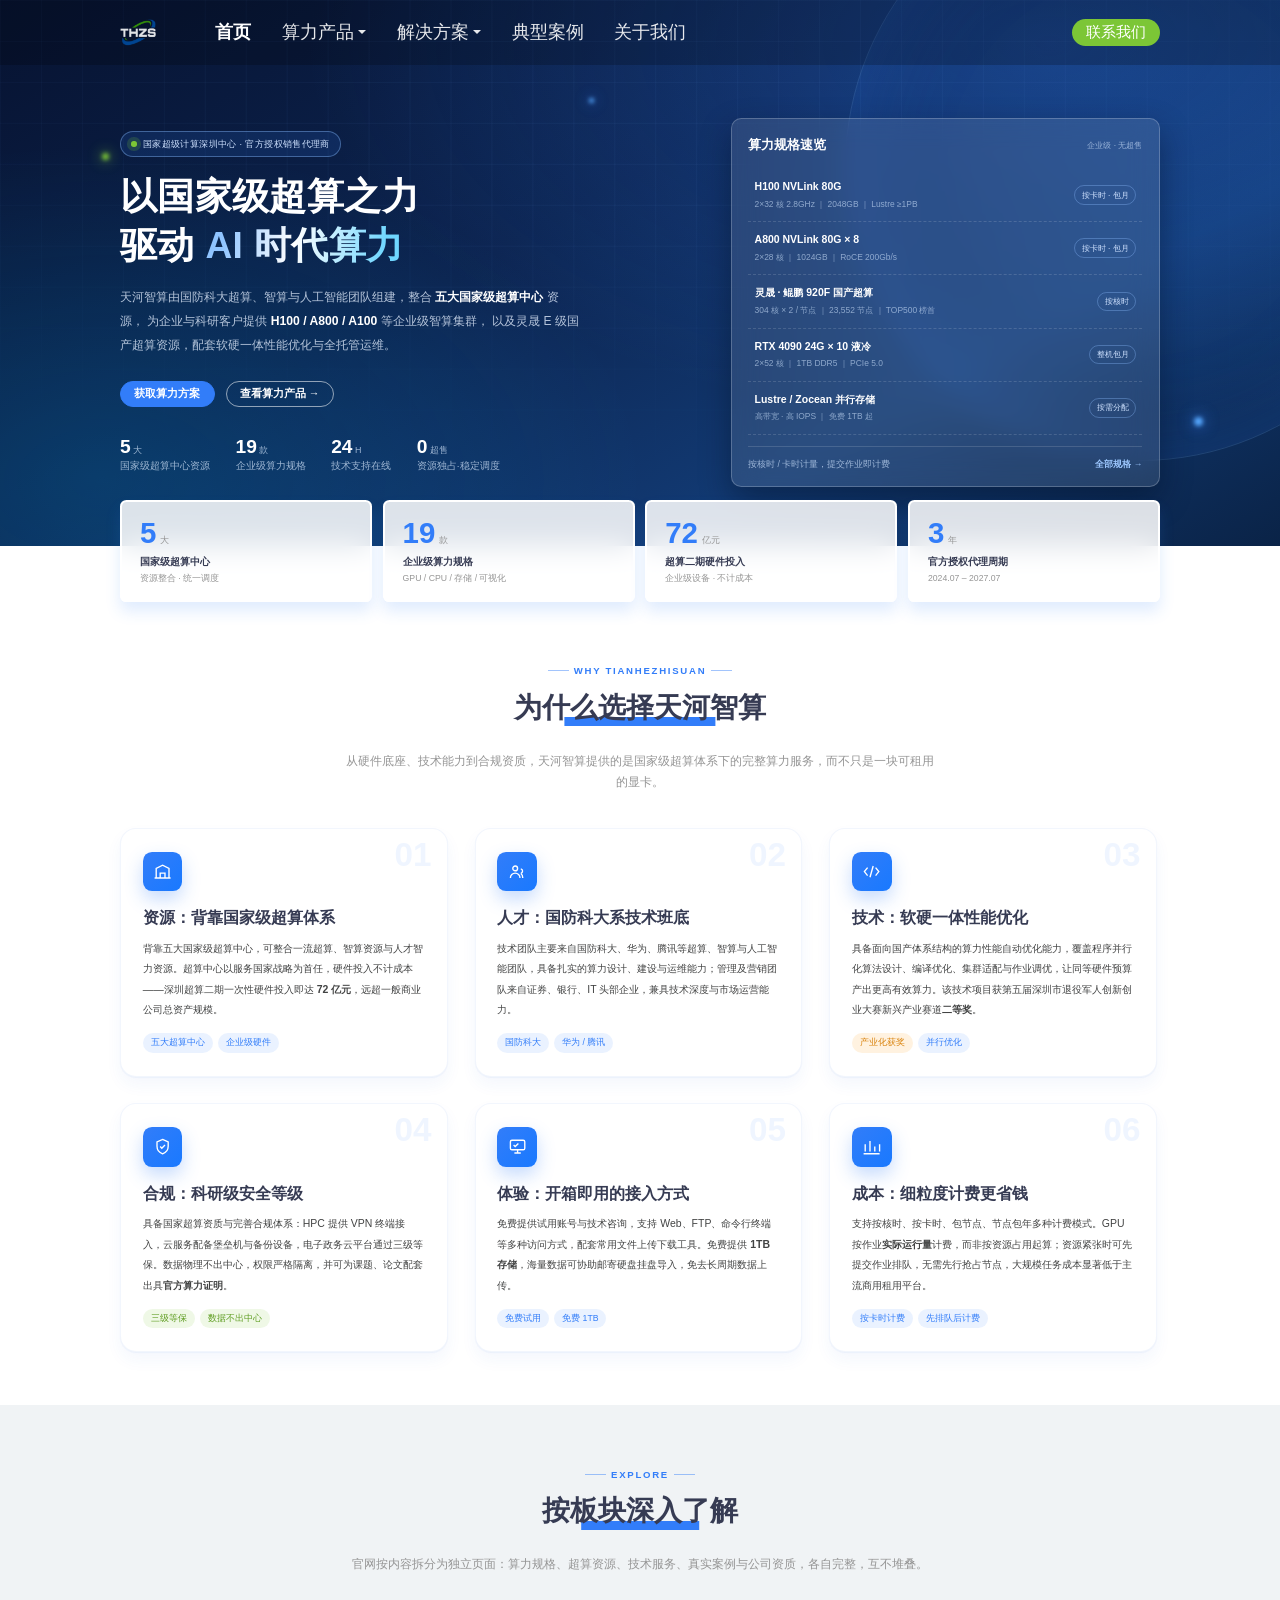
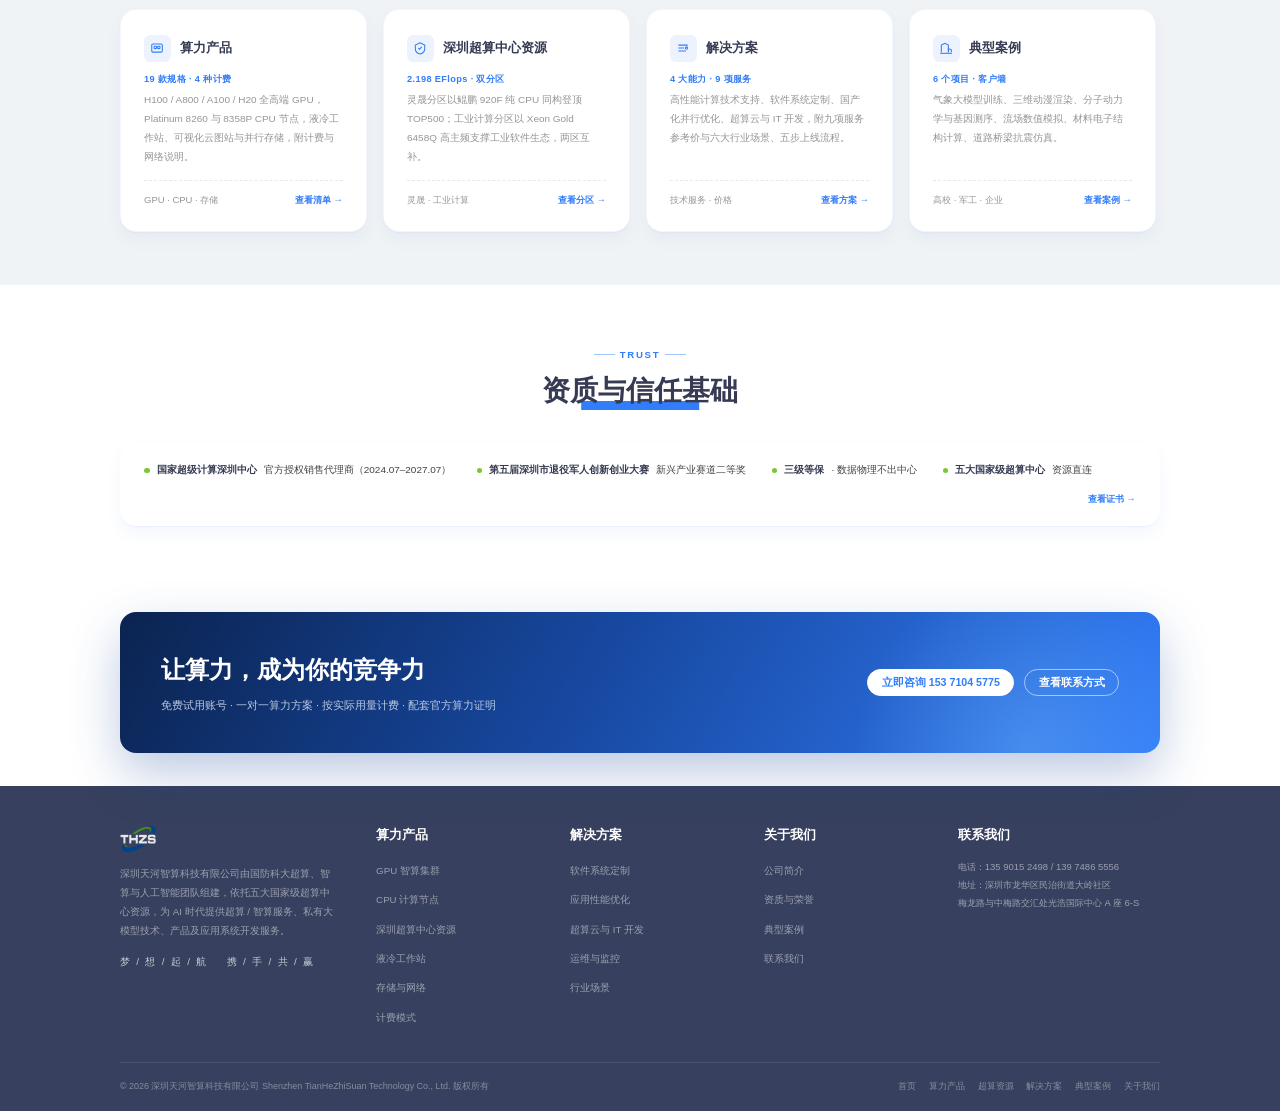
==== commit 5be04733: "style(官网): 统一 HTML 缩进格式并修正办公地址 1. about.html、cases.html、index.html、product.html、solution.html、superc" ====
--- a/index.html
+++ b/index.html
@@ -1,458 +1,570 @@
 <!DOCTYPE html>
 <html lang="zh-CN">
+
 <head>
-<meta charset="utf-8">
-<meta name="viewport" content="width=device-width, initial-scale=1">
-<title>深圳天河智算科技有限公司 — 国家级超算资源服务商 | 超算 · 智算 · AI 算力</title>
-<meta name="description" content="深圳天河智算科技有限公司是国家超级计算深圳中心官方授权销售代理商，由国防科大超算、智算与人工智能团队组建，整合五大国家级超算中心资源，提供 H100/A800/A100 等企业级算力、软硬一体性能优化、全托管运维与定制化平台开发服务。">
-<meta name="keywords" content="天河智算,深圳超算,国家超级计算深圳中心,H100,A800,A100,算力租赁,超算服务,灵晟,大模型训练">
-<link rel="icon" href="assets/img/logo.png">
-<link rel="stylesheet" href="assets/css/style.css">
+  <meta charset="utf-8">
+  <meta name="viewport" content="width=device-width, initial-scale=1">
+  <title>深圳天河智算科技有限公司 — 国家级超算资源服务商 | 超算 · 智算 · AI 算力</title>
+  <meta name="description"
+    content="深圳天河智算科技有限公司是国家超级计算深圳中心官方授权销售代理商，由国防科大超算、智算与人工智能团队组建，整合五大国家级超算中心资源，提供 H100/A800/A100 等企业级算力、软硬一体性能优化、全托管运维与定制化平台开发服务。">
+  <meta name="keywords" content="天河智算,深圳超算,国家超级计算深圳中心,H100,A800,A100,算力租赁,超算服务,灵晟,大模型训练">
+  <link rel="icon" href="assets/img/logo.png">
+  <link rel="stylesheet" href="assets/css/style.css">
 </head>
+
 <body>
 
-<!-- ================= HEADER ================= -->
-<header class="header" id="header">
-  <div class="w1560">
-    <a href="index.html" class="logo">
-      <img class="logo-light" src="assets/img/logo_white.png" alt="天河智算 THZS">
-      <img class="logo-dark" src="assets/img/logo.png" alt="天河智算 THZS">
-    </a>
-
-    <ul class="nav1">
-      <li class="on"><a href="index.html">首页</a></li>
-      <li data-dropdown="product"><a href="product.html">算力产品 <span class="dropdown-arrow"></span></a></li>
-      <li data-dropdown="solution"><a href="solution.html">解决方案 <span class="dropdown-arrow"></span></a></li>
-      <li><a href="cases.html">典型案例</a></li>
-      <li><a href="about.html">关于我们</a></li>
-    </ul>
-
-    <div class="header-actions">
-      <a href="about.html#contact" class="h_btn">联系我们</a>
-      <button class="nav-toggle" aria-label="打开菜单"><span></span></button>
+  <!-- ================= HEADER ================= -->
+  <header class="header" id="header">
+    <div class="w1560">
+      <a href="index.html" class="logo">
+        <img class="logo-light" src="assets/img/logo_white.png" alt="天河智算 THZS">
+        <img class="logo-dark" src="assets/img/logo.png" alt="天河智算 THZS">
+      </a>
+
+      <ul class="nav1">
+        <li class="on"><a href="index.html">首页</a></li>
+        <li data-dropdown="product"><a href="product.html">算力产品 <span class="dropdown-arrow"></span></a></li>
+        <li data-dropdown="solution"><a href="solution.html">解决方案 <span class="dropdown-arrow"></span></a></li>
+        <li><a href="cases.html">典型案例</a></li>
+        <li><a href="about.html">关于我们</a></li>
+      </ul>
+
+      <div class="header-actions">
+        <a href="about.html#contact" class="h_btn">联系我们</a>
+        <button class="nav-toggle" aria-label="打开菜单"><span></span></button>
+      </div>
+    </div>
+
+    <!-- 下拉：算力产品 -->
+    <div class="product_down_bg" id="dropBg"></div>
+    <div class="newsPown" id="productDown">
+      <div class="w1560">
+        <div class="pown_col" style="width:24vw">
+          <div class="h1">算力产品</div>
+          <a href="product.html#gpu" class="pown_item">
+            <div class="ico"><svg viewBox="0 0 24 24" fill="none" stroke="#327DF9" stroke-width="1.8">
+                <rect x="3" y="5" width="18" height="14" rx="2" />
+                <rect x="7" y="9" width="4" height="4" rx="1" />
+                <rect x="13" y="9" width="4" height="4" rx="1" />
+                <path d="M7 19v2M17 19v2M7 3v2M17 3v2" />
+              </svg></div>
+            <div class="txt"><b>GPU 智算集群</b><span>H100 / A800 / A100 / H20 / RTX 4090 · 5090</span></div>
+          </a>
+          <a href="product.html#cpu" class="pown_item">
+            <div class="ico"><svg viewBox="0 0 24 24" fill="none" stroke="#327DF9" stroke-width="1.8">
+                <rect x="4" y="4" width="16" height="16" rx="2" />
+                <path d="M9 9h6v6H9zM4 10h-2M4 14h-2M22 10h-2M22 14h-2M10 4v-2M14 4v-2M10 22v-2M14 22v-2" />
+              </svg></div>
+            <div class="txt"><b>CPU 计算节点</b><span>Platinum 8260 / 8358P 胖节点 · 按核时计费</span></div>
+          </a>
+          <a href="supercomputing.html" class="pown_item">
+            <div class="ico"><svg viewBox="0 0 24 24" fill="none" stroke="#327DF9" stroke-width="1.8">
+                <path d="M12 3l8 4v6c0 4.5-3.4 7.8-8 9-4.6-1.2-8-4.5-8-9V7z" />
+                <path d="M9 12l2 2 4-4" />
+              </svg></div>
+            <div class="txt"><b>深圳超算中心资源</b><span>灵晟 E 级国产超算 · x86 工业计算分区</span></div>
+          </a>
+          <a href="product.html#storage" class="pown_item">
+            <div class="ico"><svg viewBox="0 0 24 24" fill="none" stroke="#327DF9" stroke-width="1.8">
+                <ellipse cx="12" cy="6" rx="8" ry="3" />
+                <path d="M4 6v12c0 1.7 3.6 3 8 3s8-1.3 8-3V6" />
+                <path d="M4 12c0 1.7 3.6 3 8 3s8-1.3 8-3" />
+              </svg></div>
+            <div class="txt"><b>存储与网络</b><span>Lustre / Zocean 并行存储 · RDMA 高速互联</span></div>
+          </a>
+        </div>
+
+        <div class="pown_col" style="width:22vw">
+          <div class="h1">按场景选型</div>
+          <div class="pown_links">
+            <a href="solution.html#scene"><svg viewBox="0 0 16 16" fill="none" stroke="#327DF9" stroke-width="1.6">
+                <circle cx="8" cy="8" r="6" />
+                <path d="M8 2v12M2 8h12" />
+              </svg>大模型训练与微调</a>
+            <a href="solution.html#scene"><svg viewBox="0 0 16 16" fill="none" stroke="#327DF9" stroke-width="1.6">
+                <path d="M2 12l4-5 3 3 5-7" />
+                <path d="M2 14h12" />
+              </svg>科学计算与工程仿真</a>
+            <a href="solution.html#scene"><svg viewBox="0 0 16 16" fill="none" stroke="#327DF9" stroke-width="1.6">
+                <rect x="2" y="3" width="12" height="10" rx="1.5" />
+                <path d="M2 6h12" />
+              </svg>三维渲染与数字创意</a>
+            <a href="solution.html#scene"><svg viewBox="0 0 16 16" fill="none" stroke="#327DF9" stroke-width="1.6">
+                <path d="M8 2l6 3v4c0 4-3 6-6 7-6-3-6-5-6-7V5z" />
+              </svg>国产化适配与性能优化</a>
+          </div>
+        </div>
+
+        <div class="pown_col" style="width:16vw">
+          <div class="h1">服务支持</div>
+          <div class="pown_links">
+            <a href="product.html"><svg viewBox="0 0 16 16" fill="none" stroke="#327DF9" stroke-width="1.6">
+                <path d="M3 3h10v10H3z" />
+                <path d="M6 6h4M6 9h4" />
+              </svg>算力产品清单</a>
+            <a href="solution.html"><svg viewBox="0 0 16 16" fill="none" stroke="#327DF9" stroke-width="1.6">
+                <path d="M2 8h3l2-4 3 8 2-4h2" />
+              </svg>技术服务明细</a>
+            <a href="about.html#cred"><svg viewBox="0 0 16 16" fill="none" stroke="#327DF9" stroke-width="1.6">
+                <circle cx="8" cy="6" r="3.2" />
+                <path d="M5.4 8.6L4 14l4-2 4 2-1.4-5.4" />
+              </svg>资质与授权</a>
+          </div>
+        </div>
+
+        <div class="pown_banner">
+          <div class="k">COMPUTING POWER</div>
+          <div class="t">19 款企业级算力规格<br>按卡时 / 核时精细计费</div>
+          <a href="product.html" class="btn">查看清单</a>
+        </div>
+      </div>
+    </div>
+
+    <!-- 下拉：解决方案 -->
+    <div class="newsPown" id="solutionDown">
+      <div class="w1560">
+        <div class="pown_col" style="width:24vw">
+          <div class="h1">解决方案</div>
+          <a href="solution.html#svc" class="pown_item">
+            <div class="ico"><svg viewBox="0 0 24 24" fill="none" stroke="#327DF9" stroke-width="1.8">
+                <path d="M4 7h16M4 12h10M4 17h13" />
+                <circle cx="18" cy="12" r="2" />
+              </svg></div>
+            <div class="txt"><b>软件系统定制</b><span>量身定制技术框架，构建业务软件系统</span></div>
+          </a>
+          <a href="solution.html#svc" class="pown_item">
+            <div class="ico"><svg viewBox="0 0 24 24" fill="none" stroke="#327DF9" stroke-width="1.8">
+                <path d="M13 2L3 14h8l-1 8 10-12h-7z" />
+              </svg></div>
+            <div class="txt"><b>应用性能优化</b><span>并行化算法设计与软件并行版本开发</span></div>
+          </a>
+          <a href="solution.html#svc" class="pown_item">
+            <div class="ico"><svg viewBox="0 0 24 24" fill="none" stroke="#327DF9" stroke-width="1.8">
+                <path d="M6 17a4 4 0 010-8 5 5 0 019.5-1.5A4 4 0 0118 17z" />
+                <path d="M12 13v6M9 16l3 3 3-3" />
+              </svg></div>
+            <div class="txt"><b>超算云与 IT 开发</b><span>云上完整 HPC 环境，前后台一体化开发</span></div>
+          </a>
+          <a href="solution.html#svc" class="pown_item">
+            <div class="ico"><svg viewBox="0 0 24 24" fill="none" stroke="#327DF9" stroke-width="1.8">
+                <path d="M3 12h4l2-5 4 10 2-5h6" />
+                <circle cx="12" cy="12" r="9" stroke-dasharray="2 3" />
+              </svg></div>
+            <div class="txt"><b>运维与监控</b><span>整机柜运维、作业监控、故障诊断与定位</span></div>
+          </a>
+        </div>
+
+        <div class="pown_col" style="width:18vw">
+          <div class="h1">技术服务</div>
+          <div class="pown_links">
+            <a href="solution.html#svc"><svg viewBox="0 0 16 16" fill="none" stroke="#327DF9" stroke-width="1.6">
+                <rect x="2.5" y="3" width="11" height="10" rx="1.5" />
+                <path d="M5 7l2 2-2 2M9 11h2" />
+              </svg>软件环境搭建</a>
+            <a href="solution.html#svc"><svg viewBox="0 0 16 16" fill="none" stroke="#327DF9" stroke-width="1.6">
+                <path d="M2 11h3l2-5 3 8 2-3h2" />
+              </svg>作业监控</a>
+            <a href="solution.html#svc"><svg viewBox="0 0 16 16" fill="none" stroke="#327DF9" stroke-width="1.6">
+                <circle cx="7" cy="7" r="4" />
+                <path d="M10 10l4 4" />
+              </svg>运行问题排查</a>
+            <a href="solution.html#svc"><svg viewBox="0 0 16 16" fill="none" stroke="#327DF9" stroke-width="1.6">
+                <path d="M3 13V6l5-3 5 3v7" />
+                <path d="M6.5 13v-3h3V13" />
+              </svg>定制化平台</a>
+          </div>
+        </div>
+
+        <div class="pown_col" style="width:16vw">
+          <div class="h1">服务流程</div>
+          <div class="pown_links">
+            <a href="solution.html#flow"><svg viewBox="0 0 16 16" fill="none" stroke="#327DF9" stroke-width="1.6">
+                <circle cx="3" cy="8" r="1.6" />
+                <circle cx="8" cy="8" r="1.6" />
+                <circle cx="13" cy="8" r="1.6" />
+              </svg>需求沟通与方案</a>
+            <a href="solution.html#flow"><svg viewBox="0 0 16 16" fill="none" stroke="#327DF9" stroke-width="1.6">
+                <path d="M3 13V3M3 13h10" />
+                <path d="M3 10l4-4 3 3 3-4" />
+              </svg>开通与环境迁移</a>
+            <a href="solution.html#flow"><svg viewBox="0 0 16 16" fill="none" stroke="#327DF9" stroke-width="1.6">
+                <path d="M2 8a6 6 0 1112 0 6 6 0 01-12 0z" />
+                <path d="M8 5v3l2 2" />
+              </svg>运行与持续优化</a>
+          </div>
+        </div>
+
+        <div class="pown_banner">
+          <div class="k">FREE TRIAL</div>
+          <div class="t">免费试用账号<br>与一对一技术咨询</div>
+          <a href="tel:15371045775" class="btn">申请试用</a>
+        </div>
+      </div>
+    </div>
+  </header>
+
+  <!-- 移动端菜单 -->
+  <div class="mobile-menu" id="mobileMenu">
+    <button class="mm-close" aria-label="关闭">×</button>
+    <a href="index.html">首页 <span>HOME</span></a>
+    <a href="product.html">算力产品 <span>PRODUCTS</span></a>
+    <a href="supercomputing.html">深圳超算中心资源 <span>SZSC</span></a>
+    <a href="solution.html">解决方案 <span>SOLUTIONS</span></a>
+    <a href="cases.html">典型案例 <span>CASES</span></a>
+    <a href="about.html">关于我们 <span>ABOUT</span></a>
+    <a href="about.html#contact">联系我们 <span>CONTACT</span></a>
+    <div class="mm-foot">
+      <a href="tel:13590152498" class="btn blue" style="justify-content:center">获取算力报价</a>
     </div>
   </div>
 
-  <!-- 下拉：算力产品 -->
-  <div class="product_down_bg" id="dropBg"></div>
-  <div class="newsPown" id="productDown">
-    <div class="w1560">
-      <div class="pown_col" style="width:24vw">
-        <div class="h1">算力产品</div>
-        <a href="product.html#gpu" class="pown_item">
-          <div class="ico"><svg viewBox="0 0 24 24" fill="none" stroke="#327DF9" stroke-width="1.8"><rect x="3" y="5" width="18" height="14" rx="2"/><rect x="7" y="9" width="4" height="4" rx="1"/><rect x="13" y="9" width="4" height="4" rx="1"/><path d="M7 19v2M17 19v2M7 3v2M17 3v2"/></svg></div>
-          <div class="txt"><b>GPU 智算集群</b><span>H100 / A800 / A100 / H20 / RTX 4090 · 5090</span></div>
+  <!-- ================= HERO ================= -->
+  <section class="hero">
+    <span class="orb a"></span><span class="orb b"></span><span class="orb c"></span>
+    <div class="w1560">
+      <div class="hero-grid">
+        <div class="hero-left">
+          <div class="hero-eyebrow"><i></i> 国家超级计算深圳中心 · 官方授权销售代理商</div>
+          <h1>以国家级超算之力<br>驱动 <em>AI 时代算力</em></h1>
+          <p class="hero-sub">
+            天河智算由国防科大超算、智算与人工智能团队组建，整合 <strong>五大国家级超算中心</strong> 资源，
+            为企业与科研客户提供 <strong>H100 / A800 / A100</strong> 等企业级智算集群，
+            以及灵晟 E 级国产超算资源，配套软硬一体性能优化与全托管运维。
+          </p>
+          <div class="hero-actions">
+            <a href="tel:13590152498" class="btn blue">获取算力方案</a>
+            <a href="product.html" class="btn ghost-light">查看算力产品 →</a>
+          </div>
+          <ul class="hero-meta">
+            <li><b>5<small>大</small></b>国家级超算中心资源</li>
+            <li><b>19<small>款</small></b>企业级算力规格</li>
+            <li><b>24<small>H</small></b>技术支持在线</li>
+            <li><b>0<small>超售</small></b>资源独占·稳定调度</li>
+          </ul>
+        </div>
+
+        <div class="hero-right">
+          <div class="res-panel">
+            <div class="rp-head">
+              <h3>算力规格速览</h3>
+              <span>企业级 · 无超售</span>
+            </div>
+            <div class="res-row">
+              <div class="n">H100 NVLink 80G<small>2×32 核 2.8GHz ｜ 2048GB ｜ Lustre ≥1PB</small></div>
+              <div class="tag2">按卡时 · 包月</div>
+            </div>
+            <div class="res-row">
+              <div class="n">A800 NVLink 80G × 8<small>2×28 核 ｜ 1024GB ｜ RoCE 200Gb/s</small></div>
+              <div class="tag2">按卡时 · 包月</div>
+            </div>
+            <div class="res-row">
+              <div class="n">灵晟 · 鲲鹏 920F 国产超算<small>304 核 × 2 / 节点 ｜ 23,552 节点 ｜ TOP500 榜首</small></div>
+              <div class="tag2">按核时</div>
+            </div>
+            <div class="res-row">
+              <div class="n">RTX 4090 24G × 10 液冷<small>2×52 核 ｜ 1TB DDR5 ｜ PCIe 5.0</small></div>
+              <div class="tag2">整机包月</div>
+            </div>
+            <div class="res-row">
+              <div class="n">Lustre / Zocean 并行存储<small>高带宽 · 高 IOPS ｜ 免费 1TB 起</small></div>
+              <div class="tag2">按需分配</div>
+            </div>
+            <div class="rp-foot">
+              <span>按核时 / 卡时计量，提交作业即计费</span>
+              <a href="product.html">全部规格 →</a>
+            </div>
+          </div>
+        </div>
+      </div>
+    </div>
+  </section>
+
+  <!-- ================= 数据条 ================= -->
+  <section class="stat-strip">
+    <div class="w1560">
+      <div class="list-row">
+        <div class="stat-card">
+          <div class="num">5<small>大</small></div>
+          <div class="lbl">国家级超算中心</div>
+          <div class="note">资源整合 · 统一调度</div>
+        </div>
+        <div class="stat-card">
+          <div class="num">19<small>款</small></div>
+          <div class="lbl">企业级算力规格</div>
+          <div class="note">GPU / CPU / 存储 / 可视化</div>
+        </div>
+        <div class="stat-card">
+          <div class="num">72<small>亿元</small></div>
+          <div class="lbl">超算二期硬件投入</div>
+          <div class="note">企业级设备 · 不计成本</div>
+        </div>
+        <div class="stat-card">
+          <div class="num">3<small>年</small></div>
+          <div class="lbl">官方授权代理周期</div>
+          <div class="note">2024.07 – 2027.07</div>
+        </div>
+      </div>
+    </div>
+  </section>
+
+  <!-- ================= 核心优势 ================= -->
+  <section class="section">
+    <div class="w1560">
+      <div class="sec-head">
+        <div class="sec-eyebrow">Why TianHeZhiSuan</div>
+        <div class="title"><span>为什么选择天河智算</span></div>
+        <p class="sec-desc">从硬件底座、技术能力到合规资质，天河智算提供的是国家级超算体系下的完整算力服务，而不只是一块可租用的显卡。</p>
+      </div>
+
+      <div class="grid-3">
+        <article class="adv-card card reveal">
+          <div class="num-mark">01</div>
+          <div class="icon-box"><svg viewBox="0 0 24 24" fill="none" stroke="#fff" stroke-width="1.7">
+              <path d="M4 20V8l8-4 8 4v12" />
+              <path d="M9 20v-6h6v6" />
+              <path d="M2 20h20" />
+            </svg></div>
+          <h3>资源：背靠国家级超算体系</h3>
+          <p>背靠五大国家级超算中心，可整合一流超算、智算资源与人才智力资源。超算中心以服务国家战略为首任，硬件投入不计成本——深圳超算二期一次性硬件投入即达 <strong>72
+              亿元</strong>，远超一般商业公司总资产规模。</p>
+          <div class="tags"><span class="chip">五大超算中心</span><span class="chip">企业级硬件</span></div>
+        </article>
+
+        <article class="adv-card card reveal">
+          <div class="num-mark">02</div>
+          <div class="icon-box"><svg viewBox="0 0 24 24" fill="none" stroke="#fff" stroke-width="1.7">
+              <circle cx="9" cy="8" r="3" />
+              <path d="M3 20c0-3.3 2.7-6 6-6s6 2.7 6 6" />
+              <path d="M16 8.5a3 3 0 010 5.8M18.5 20c0-2.6-1-4.6-2.5-5.6" />
+            </svg></div>
+          <h3>人才：国防科大系技术班底</h3>
+          <p>技术团队主要来自国防科大、华为、腾讯等超算、智算与人工智能团队，具备扎实的算力设计、建设与运维能力；管理及营销团队来自证券、银行、IT 头部企业，兼具技术深度与市场运营能力。</p>
+          <div class="tags"><span class="chip">国防科大</span><span class="chip">华为 / 腾讯</span></div>
+        </article>
+
+        <article class="adv-card card reveal">
+          <div class="num-mark">03</div>
+          <div class="icon-box"><svg viewBox="0 0 24 24" fill="none" stroke="#fff" stroke-width="1.7">
+              <path d="M7 7L3 12l4 5" />
+              <path d="M17 7l4 5-4 5" />
+              <path d="M14 5l-4 14" />
+            </svg></div>
+          <h3>技术：软硬一体性能优化</h3>
+          <p>
+            具备面向国产体系结构的算力性能自动优化能力，覆盖程序并行化算法设计、编译优化、集群适配与作业调优，让同等硬件预算产出更高有效算力。该技术项目获第五届深圳市退役军人创新创业大赛新兴产业赛道<strong>二等奖</strong>。
+          </p>
+          <div class="tags"><span class="chip orange">产业化获奖</span><span class="chip">并行优化</span></div>
+        </article>
+
+        <article class="adv-card card reveal">
+          <div class="num-mark">04</div>
+          <div class="icon-box"><svg viewBox="0 0 24 24" fill="none" stroke="#fff" stroke-width="1.7">
+              <path d="M12 3l7 3.2v5.4c0 4.6-3 8-7 9.4-4-1.4-7-4.8-7-9.4V6.2z" />
+              <path d="M9 12l2 2 4-4" />
+            </svg></div>
+          <h3>合规：科研级安全等级</h3>
+          <p>具备国家超算资质与完善合规体系：HPC 提供 VPN
+            终端接入，云服务配备堡垒机与备份设备，电子政务云平台通过三级等保。数据物理不出中心，权限严格隔离，并可为课题、论文配套出具<strong>官方算力证明</strong>。</p>
+          <div class="tags"><span class="chip green">三级等保</span><span class="chip green">数据不出中心</span></div>
+        </article>
+
+        <article class="adv-card card reveal">
+          <div class="num-mark">05</div>
+          <div class="icon-box"><svg viewBox="0 0 24 24" fill="none" stroke="#fff" stroke-width="1.7">
+              <rect x="3" y="4" width="18" height="12" rx="2" />
+              <path d="M8 20h8M12 16v4" />
+              <path d="M7 10l2 2 4-4" />
+            </svg></div>
+          <h3>体验：开箱即用的接入方式</h3>
+          <p>免费提供试用账号与技术咨询，支持 Web、FTP、命令行终端等多种访问方式，配套常用文件上传下载工具。免费提供 <strong>1TB 存储</strong>，海量数据可协助邮寄硬盘挂盘导入，免去长周期数据上传。
+          </p>
+          <div class="tags"><span class="chip">免费试用</span><span class="chip">免费 1TB</span></div>
+        </article>
+
+        <article class="adv-card card reveal">
+          <div class="num-mark">06</div>
+          <div class="icon-box"><svg viewBox="0 0 24 24" fill="none" stroke="#fff" stroke-width="1.7">
+              <path d="M4 18V9M10 18V5M16 18v-6M22 18v-9" />
+              <path d="M2 21h20" />
+            </svg></div>
+          <h3>成本：细粒度计费更省钱</h3>
+          <p>支持按核时、按卡时、包节点、节点包年多种计费模式。GPU
+            按作业<strong>实际运行量</strong>计费，而非按资源占用起算；资源紧张时可先提交作业排队，无需先行抢占节点，大规模任务成本显著低于主流商用租用平台。</p>
+          <div class="tags"><span class="chip">按卡时计费</span><span class="chip">先排队后计费</span></div>
+        </article>
+      </div>
+    </div>
+  </section>
+
+  <!-- ================= 业务板块入口 ================= -->
+  <section class="section light">
+    <div class="w1560">
+      <div class="sec-head">
+        <div class="sec-eyebrow">Explore</div>
+        <div class="title"><span>按板块深入了解</span></div>
+        <p class="sec-desc">官网按内容拆分为独立页面：算力规格、超算资源、技术服务、真实案例与公司资质，各自完整，互不堆叠。</p>
+      </div>
+
+      <div class="grid-4">
+        <a href="product.html" class="entry-card reveal">
+          <div class="et-top">
+            <div class="ico-sm"><svg viewBox="0 0 24 24" fill="none" stroke="#327DF9" stroke-width="1.8">
+                <rect x="3" y="5" width="18" height="14" rx="2" />
+                <rect x="7" y="9" width="4" height="4" rx="1" />
+                <rect x="13" y="9" width="4" height="4" rx="1" />
+              </svg></div>
+            <h3>算力产品</h3>
+          </div>
+          <div class="et-num">19 款规格 · 4 种计费</div>
+          <p>H100 / A800 / A100 / H20 全高端 GPU，Platinum 8260 与 8358P CPU 节点，液冷工作站、可视化云图站与并行存储，附计费与网络说明。</p>
+          <div class="et-foot"><span>GPU · CPU · 存储</span><em>查看清单 →</em></div>
         </a>
-        <a href="product.html#cpu" class="pown_item">
-          <div class="ico"><svg viewBox="0 0 24 24" fill="none" stroke="#327DF9" stroke-width="1.8"><rect x="4" y="4" width="16" height="16" rx="2"/><path d="M9 9h6v6H9zM4 10h-2M4 14h-2M22 10h-2M22 14h-2M10 4v-2M14 4v-2M10 22v-2M14 22v-2"/></svg></div>
-          <div class="txt"><b>CPU 计算节点</b><span>Platinum 8260 / 8358P 胖节点 · 按核时计费</span></div>
+
+        <a href="supercomputing.html" class="entry-card reveal">
+          <div class="et-top">
+            <div class="ico-sm"><svg viewBox="0 0 24 24" fill="none" stroke="#327DF9" stroke-width="1.8">
+                <path d="M12 3l8 4v6c0 4.5-3.4 7.8-8 9-4.6-1.2-8-4.5-8-9V7z" />
+                <path d="M9 12l2 2 4-4" />
+              </svg></div>
+            <h3>深圳超算中心资源</h3>
+          </div>
+          <div class="et-num">2.198 EFlops · 双分区</div>
+          <p>灵晟分区以鲲鹏 920F 纯 CPU 同构登顶 TOP500；工业计算分区以 Xeon Gold 6458Q 高主频支撑工业软件生态，两区互补。</p>
+          <div class="et-foot"><span>灵晟 · 工业计算</span><em>查看分区 →</em></div>
         </a>
-        <a href="supercomputing.html" class="pown_item">
-          <div class="ico"><svg viewBox="0 0 24 24" fill="none" stroke="#327DF9" stroke-width="1.8"><path d="M12 3l8 4v6c0 4.5-3.4 7.8-8 9-4.6-1.2-8-4.5-8-9V7z"/><path d="M9 12l2 2 4-4"/></svg></div>
-          <div class="txt"><b>深圳超算中心资源</b><span>灵晟 E 级国产超算 · x86 工业计算分区</span></div>
+
+        <a href="solution.html" class="entry-card reveal">
+          <div class="et-top">
+            <div class="ico-sm"><svg viewBox="0 0 24 24" fill="none" stroke="#327DF9" stroke-width="1.8">
+                <path d="M4 7h16M4 12h10M4 17h13" />
+                <circle cx="18" cy="12" r="2" />
+              </svg></div>
+            <h3>解决方案</h3>
+          </div>
+          <div class="et-num">4 大能力 · 9 项服务</div>
+          <p>高性能计算技术支持、软件系统定制、国产化并行优化、超算云与 IT 开发，附九项服务参考价与六大行业场景、五步上线流程。</p>
+          <div class="et-foot"><span>技术服务 · 价格</span><em>查看方案 →</em></div>
         </a>
-        <a href="product.html#storage" class="pown_item">
-          <div class="ico"><svg viewBox="0 0 24 24" fill="none" stroke="#327DF9" stroke-width="1.8"><ellipse cx="12" cy="6" rx="8" ry="3"/><path d="M4 6v12c0 1.7 3.6 3 8 3s8-1.3 8-3V6"/><path d="M4 12c0 1.7 3.6 3 8 3s8-1.3 8-3"/></svg></div>
-          <div class="txt"><b>存储与网络</b><span>Lustre / Zocean 并行存储 · RDMA 高速互联</span></div>
+
+        <a href="cases.html" class="entry-card reveal">
+          <div class="et-top">
+            <div class="ico-sm"><svg viewBox="0 0 24 24" fill="none" stroke="#327DF9" stroke-width="1.8">
+                <path d="M4 19V7l6-3 6 3v12" />
+                <path d="M16 19v-6l5 2v4" />
+                <path d="M2 21h20" />
+              </svg></div>
+            <h3>典型案例</h3>
+          </div>
+          <div class="et-num">6 个项目 · 客户墙</div>
+          <p>气象大模型训练、三维动漫渲染、分子动力学与基因测序、流场数值模拟、材料电子结构计算、道路桥梁抗震仿真。</p>
+          <div class="et-foot"><span>高校 · 军工 · 企业</span><em>查看案例 →</em></div>
         </a>
       </div>
-
-      <div class="pown_col" style="width:22vw">
-        <div class="h1">按场景选型</div>
-        <div class="pown_links">
-          <a href="solution.html#scene"><svg viewBox="0 0 16 16" fill="none" stroke="#327DF9" stroke-width="1.6"><circle cx="8" cy="8" r="6"/><path d="M8 2v12M2 8h12"/></svg>大模型训练与微调</a>
-          <a href="solution.html#scene"><svg viewBox="0 0 16 16" fill="none" stroke="#327DF9" stroke-width="1.6"><path d="M2 12l4-5 3 3 5-7"/><path d="M2 14h12"/></svg>科学计算与工程仿真</a>
-          <a href="solution.html#scene"><svg viewBox="0 0 16 16" fill="none" stroke="#327DF9" stroke-width="1.6"><rect x="2" y="3" width="12" height="10" rx="1.5"/><path d="M2 6h12"/></svg>三维渲染与数字创意</a>
-          <a href="solution.html#scene"><svg viewBox="0 0 16 16" fill="none" stroke="#327DF9" stroke-width="1.6"><path d="M8 2l6 3v4c0 4-3 6-6 7-6-3-6-5-6-7V5z"/></svg>国产化适配与性能优化</a>
-        </div>
-      </div>
-
-      <div class="pown_col" style="width:16vw">
-        <div class="h1">服务支持</div>
-        <div class="pown_links">
-          <a href="product.html"><svg viewBox="0 0 16 16" fill="none" stroke="#327DF9" stroke-width="1.6"><path d="M3 3h10v10H3z"/><path d="M6 6h4M6 9h4"/></svg>算力产品清单</a>
-          <a href="solution.html"><svg viewBox="0 0 16 16" fill="none" stroke="#327DF9" stroke-width="1.6"><path d="M2 8h3l2-4 3 8 2-4h2"/></svg>技术服务明细</a>
-          <a href="about.html#cred"><svg viewBox="0 0 16 16" fill="none" stroke="#327DF9" stroke-width="1.6"><circle cx="8" cy="6" r="3.2"/><path d="M5.4 8.6L4 14l4-2 4 2-1.4-5.4"/></svg>资质与授权</a>
-        </div>
-      </div>
-
-      <div class="pown_banner">
-        <div class="k">COMPUTING POWER</div>
-        <div class="t">19 款企业级算力规格<br>按卡时 / 核时精细计费</div>
-        <a href="product.html" class="btn">查看清单</a>
-      </div>
-    </div>
-  </div>
-
-  <!-- 下拉：解决方案 -->
-  <div class="newsPown" id="solutionDown">
-    <div class="w1560">
-      <div class="pown_col" style="width:24vw">
-        <div class="h1">解决方案</div>
-        <a href="solution.html#svc" class="pown_item">
-          <div class="ico"><svg viewBox="0 0 24 24" fill="none" stroke="#327DF9" stroke-width="1.8"><path d="M4 7h16M4 12h10M4 17h13"/><circle cx="18" cy="12" r="2"/></svg></div>
-          <div class="txt"><b>软件系统定制</b><span>量身定制技术框架，构建业务软件系统</span></div>
-        </a>
-        <a href="solution.html#svc" class="pown_item">
-          <div class="ico"><svg viewBox="0 0 24 24" fill="none" stroke="#327DF9" stroke-width="1.8"><path d="M13 2L3 14h8l-1 8 10-12h-7z"/></svg></div>
-          <div class="txt"><b>应用性能优化</b><span>并行化算法设计与软件并行版本开发</span></div>
-        </a>
-        <a href="solution.html#svc" class="pown_item">
-          <div class="ico"><svg viewBox="0 0 24 24" fill="none" stroke="#327DF9" stroke-width="1.8"><path d="M6 17a4 4 0 010-8 5 5 0 019.5-1.5A4 4 0 0118 17z"/><path d="M12 13v6M9 16l3 3 3-3"/></svg></div>
-          <div class="txt"><b>超算云与 IT 开发</b><span>云上完整 HPC 环境，前后台一体化开发</span></div>
-        </a>
-        <a href="solution.html#svc" class="pown_item">
-          <div class="ico"><svg viewBox="0 0 24 24" fill="none" stroke="#327DF9" stroke-width="1.8"><path d="M3 12h4l2-5 4 10 2-5h6"/><circle cx="12" cy="12" r="9" stroke-dasharray="2 3"/></svg></div>
-          <div class="txt"><b>运维与监控</b><span>整机柜运维、作业监控、故障诊断与定位</span></div>
-        </a>
-      </div>
-
-      <div class="pown_col" style="width:18vw">
-        <div class="h1">技术服务</div>
-        <div class="pown_links">
-          <a href="solution.html#svc"><svg viewBox="0 0 16 16" fill="none" stroke="#327DF9" stroke-width="1.6"><rect x="2.5" y="3" width="11" height="10" rx="1.5"/><path d="M5 7l2 2-2 2M9 11h2"/></svg>软件环境搭建</a>
-          <a href="solution.html#svc"><svg viewBox="0 0 16 16" fill="none" stroke="#327DF9" stroke-width="1.6"><path d="M2 11h3l2-5 3 8 2-3h2"/></svg>作业监控</a>
-          <a href="solution.html#svc"><svg viewBox="0 0 16 16" fill="none" stroke="#327DF9" stroke-width="1.6"><circle cx="7" cy="7" r="4"/><path d="M10 10l4 4"/></svg>运行问题排查</a>
-          <a href="solution.html#svc"><svg viewBox="0 0 16 16" fill="none" stroke="#327DF9" stroke-width="1.6"><path d="M3 13V6l5-3 5 3v7"/><path d="M6.5 13v-3h3V13"/></svg>定制化平台</a>
-        </div>
-      </div>
-
-      <div class="pown_col" style="width:16vw">
-        <div class="h1">服务流程</div>
-        <div class="pown_links">
-          <a href="solution.html#flow"><svg viewBox="0 0 16 16" fill="none" stroke="#327DF9" stroke-width="1.6"><circle cx="3" cy="8" r="1.6"/><circle cx="8" cy="8" r="1.6"/><circle cx="13" cy="8" r="1.6"/></svg>需求沟通与方案</a>
-          <a href="solution.html#flow"><svg viewBox="0 0 16 16" fill="none" stroke="#327DF9" stroke-width="1.6"><path d="M3 13V3M3 13h10"/><path d="M3 10l4-4 3 3 3-4"/></svg>开通与环境迁移</a>
-          <a href="solution.html#flow"><svg viewBox="0 0 16 16" fill="none" stroke="#327DF9" stroke-width="1.6"><path d="M2 8a6 6 0 1112 0 6 6 0 01-12 0z"/><path d="M8 5v3l2 2"/></svg>运行与持续优化</a>
-        </div>
-      </div>
-
-      <div class="pown_banner">
-        <div class="k">FREE TRIAL</div>
-        <div class="t">免费试用账号<br>与一对一技术咨询</div>
-        <a href="tel:13974865556" class="btn">申请试用</a>
-      </div>
-    </div>
-  </div>
-</header>
-
-<!-- 移动端菜单 -->
-<div class="mobile-menu" id="mobileMenu">
-  <button class="mm-close" aria-label="关闭">×</button>
-  <a href="index.html">首页 <span>HOME</span></a>
-  <a href="product.html">算力产品 <span>PRODUCTS</span></a>
-  <a href="supercomputing.html">深圳超算中心资源 <span>SZSC</span></a>
-  <a href="solution.html">解决方案 <span>SOLUTIONS</span></a>
-  <a href="cases.html">典型案例 <span>CASES</span></a>
-  <a href="about.html">关于我们 <span>ABOUT</span></a>
-  <a href="about.html#contact">联系我们 <span>CONTACT</span></a>
-  <div class="mm-foot">
-    <a href="tel:13590152498" class="btn blue" style="justify-content:center">获取算力报价</a>
-  </div>
-</div>
-
-<!-- ================= HERO ================= -->
-<section class="hero">
-  <span class="orb a"></span><span class="orb b"></span><span class="orb c"></span>
-  <div class="w1560">
-    <div class="hero-grid">
-      <div class="hero-left">
-        <div class="hero-eyebrow"><i></i> 国家超级计算深圳中心 · 官方授权销售代理商</div>
-        <h1>以国家级超算之力<br>驱动 <em>AI 时代算力</em></h1>
-        <p class="hero-sub">
-          天河智算由国防科大超算、智算与人工智能团队组建，整合 <strong>五大国家级超算中心</strong> 资源，
-          为企业与科研客户提供 <strong>H100 / A800 / A100</strong> 等企业级智算集群，
-          以及灵晟 E 级国产超算资源，配套软硬一体性能优化与全托管运维。
-        </p>
-        <div class="hero-actions">
-          <a href="tel:13590152498" class="btn blue">获取算力方案</a>
-          <a href="product.html" class="btn ghost-light">查看算力产品 →</a>
-        </div>
-        <ul class="hero-meta">
-          <li><b>5<small>大</small></b>国家级超算中心资源</li>
-          <li><b>19<small>款</small></b>企业级算力规格</li>
-          <li><b>24<small>H</small></b>技术支持在线</li>
-          <li><b>0<small>超售</small></b>资源独占·稳定调度</li>
-        </ul>
-      </div>
-
-      <div class="hero-right">
-        <div class="res-panel">
-          <div class="rp-head">
-            <h3>算力规格速览</h3>
-            <span>企业级 · 无超售</span>
-          </div>
-          <div class="res-row">
-            <div class="n">H100 NVLink 80G<small>2×32 核 2.8GHz ｜ 2048GB ｜ Lustre ≥1PB</small></div>
-            <div class="tag2">按卡时 · 包月</div>
-          </div>
-          <div class="res-row">
-            <div class="n">A800 NVLink 80G × 8<small>2×28 核 ｜ 1024GB ｜ RoCE 200Gb/s</small></div>
-            <div class="tag2">按卡时 · 包月</div>
-          </div>
-          <div class="res-row">
-            <div class="n">灵晟 · 鲲鹏 920F 国产超算<small>304 核 × 2 / 节点 ｜ 23,552 节点 ｜ TOP500 榜首</small></div>
-            <div class="tag2">按核时</div>
-          </div>
-          <div class="res-row">
-            <div class="n">RTX 4090 24G × 10 液冷<small>2×52 核 ｜ 1TB DDR5 ｜ PCIe 5.0</small></div>
-            <div class="tag2">整机包月</div>
-          </div>
-          <div class="res-row">
-            <div class="n">Lustre / Zocean 并行存储<small>高带宽 · 高 IOPS ｜ 免费 1TB 起</small></div>
-            <div class="tag2">按需分配</div>
-          </div>
-          <div class="rp-foot">
-            <span>按核时 / 卡时计量，提交作业即计费</span>
-            <a href="product.html">全部规格 →</a>
-          </div>
-        </div>
-      </div>
-    </div>
-  </div>
-</section>
-
-<!-- ================= 数据条 ================= -->
-<section class="stat-strip">
-  <div class="w1560">
-    <div class="list-row">
-      <div class="stat-card">
-        <div class="num">5<small>大</small></div>
-        <div class="lbl">国家级超算中心</div>
-        <div class="note">资源整合 · 统一调度</div>
-      </div>
-      <div class="stat-card">
-        <div class="num">19<small>款</small></div>
-        <div class="lbl">企业级算力规格</div>
-        <div class="note">GPU / CPU / 存储 / 可视化</div>
-      </div>
-      <div class="stat-card">
-        <div class="num">72<small>亿元</small></div>
-        <div class="lbl">超算二期硬件投入</div>
-        <div class="note">企业级设备 · 不计成本</div>
-      </div>
-      <div class="stat-card">
-        <div class="num">3<small>年</small></div>
-        <div class="lbl">官方授权代理周期</div>
-        <div class="note">2024.07 – 2027.07</div>
-      </div>
-    </div>
-  </div>
-</section>
-
-<!-- ================= 核心优势 ================= -->
-<section class="section">
-  <div class="w1560">
-    <div class="sec-head">
-      <div class="sec-eyebrow">Why TianHeZhiSuan</div>
-      <div class="title"><span>为什么选择天河智算</span></div>
-      <p class="sec-desc">从硬件底座、技术能力到合规资质，天河智算提供的是国家级超算体系下的完整算力服务，而不只是一块可租用的显卡。</p>
-    </div>
-
-    <div class="grid-3">
-      <article class="adv-card card reveal">
-        <div class="num-mark">01</div>
-        <div class="icon-box"><svg viewBox="0 0 24 24" fill="none" stroke="#fff" stroke-width="1.7"><path d="M4 20V8l8-4 8 4v12"/><path d="M9 20v-6h6v6"/><path d="M2 20h20"/></svg></div>
-        <h3>资源：背靠国家级超算体系</h3>
-        <p>背靠五大国家级超算中心，可整合一流超算、智算资源与人才智力资源。超算中心以服务国家战略为首任，硬件投入不计成本——深圳超算二期一次性硬件投入即达 <strong>72 亿元</strong>，远超一般商业公司总资产规模。</p>
-        <div class="tags"><span class="chip">五大超算中心</span><span class="chip">企业级硬件</span></div>
-      </article>
-
-      <article class="adv-card card reveal">
-        <div class="num-mark">02</div>
-        <div class="icon-box"><svg viewBox="0 0 24 24" fill="none" stroke="#fff" stroke-width="1.7"><circle cx="9" cy="8" r="3"/><path d="M3 20c0-3.3 2.7-6 6-6s6 2.7 6 6"/><path d="M16 8.5a3 3 0 010 5.8M18.5 20c0-2.6-1-4.6-2.5-5.6"/></svg></div>
-        <h3>人才：国防科大系技术班底</h3>
-        <p>技术团队主要来自国防科大、华为、腾讯等超算、智算与人工智能团队，具备扎实的算力设计、建设与运维能力；管理及营销团队来自证券、银行、IT 头部企业，兼具技术深度与市场运营能力。</p>
-        <div class="tags"><span class="chip">国防科大</span><span class="chip">华为 / 腾讯</span></div>
-      </article>
-
-      <article class="adv-card card reveal">
-        <div class="num-mark">03</div>
-        <div class="icon-box"><svg viewBox="0 0 24 24" fill="none" stroke="#fff" stroke-width="1.7"><path d="M7 7L3 12l4 5"/><path d="M17 7l4 5-4 5"/><path d="M14 5l-4 14"/></svg></div>
-        <h3>技术：软硬一体性能优化</h3>
-        <p>具备面向国产体系结构的算力性能自动优化能力，覆盖程序并行化算法设计、编译优化、集群适配与作业调优，让同等硬件预算产出更高有效算力。该技术项目获第五届深圳市退役军人创新创业大赛新兴产业赛道<strong>二等奖</strong>。</p>
-        <div class="tags"><span class="chip orange">产业化获奖</span><span class="chip">并行优化</span></div>
-      </article>
-
-      <article class="adv-card card reveal">
-        <div class="num-mark">04</div>
-        <div class="icon-box"><svg viewBox="0 0 24 24" fill="none" stroke="#fff" stroke-width="1.7"><path d="M12 3l7 3.2v5.4c0 4.6-3 8-7 9.4-4-1.4-7-4.8-7-9.4V6.2z"/><path d="M9 12l2 2 4-4"/></svg></div>
-        <h3>合规：科研级安全等级</h3>
-        <p>具备国家超算资质与完善合规体系：HPC 提供 VPN 终端接入，云服务配备堡垒机与备份设备，电子政务云平台通过三级等保。数据物理不出中心，权限严格隔离，并可为课题、论文配套出具<strong>官方算力证明</strong>。</p>
-        <div class="tags"><span class="chip green">三级等保</span><span class="chip green">数据不出中心</span></div>
-      </article>
-
-      <article class="adv-card card reveal">
-        <div class="num-mark">05</div>
-        <div class="icon-box"><svg viewBox="0 0 24 24" fill="none" stroke="#fff" stroke-width="1.7"><rect x="3" y="4" width="18" height="12" rx="2"/><path d="M8 20h8M12 16v4"/><path d="M7 10l2 2 4-4"/></svg></div>
-        <h3>体验：开箱即用的接入方式</h3>
-        <p>免费提供试用账号与技术咨询，支持 Web、FTP、命令行终端等多种访问方式，配套常用文件上传下载工具。免费提供 <strong>1TB 存储</strong>，海量数据可协助邮寄硬盘挂盘导入，免去长周期数据上传。</p>
-        <div class="tags"><span class="chip">免费试用</span><span class="chip">免费 1TB</span></div>
-      </article>
-
-      <article class="adv-card card reveal">
-        <div class="num-mark">06</div>
-        <div class="icon-box"><svg viewBox="0 0 24 24" fill="none" stroke="#fff" stroke-width="1.7"><path d="M4 18V9M10 18V5M16 18v-6M22 18v-9"/><path d="M2 21h20"/></svg></div>
-        <h3>成本：细粒度计费更省钱</h3>
-        <p>支持按核时、按卡时、包节点、节点包年多种计费模式。GPU 按作业<strong>实际运行量</strong>计费，而非按资源占用起算；资源紧张时可先提交作业排队，无需先行抢占节点，大规模任务成本显著低于主流商用租用平台。</p>
-        <div class="tags"><span class="chip">按卡时计费</span><span class="chip">先排队后计费</span></div>
-      </article>
-    </div>
-  </div>
-</section>
-
-<!-- ================= 业务板块入口 ================= -->
-<section class="section light">
-  <div class="w1560">
-    <div class="sec-head">
-      <div class="sec-eyebrow">Explore</div>
-      <div class="title"><span>按板块深入了解</span></div>
-      <p class="sec-desc">官网按内容拆分为独立页面：算力规格、超算资源、技术服务、真实案例与公司资质，各自完整，互不堆叠。</p>
-    </div>
-
-    <div class="grid-4">
-      <a href="product.html" class="entry-card reveal">
-        <div class="et-top">
-          <div class="ico-sm"><svg viewBox="0 0 24 24" fill="none" stroke="#327DF9" stroke-width="1.8"><rect x="3" y="5" width="18" height="14" rx="2"/><rect x="7" y="9" width="4" height="4" rx="1"/><rect x="13" y="9" width="4" height="4" rx="1"/></svg></div>
-          <h3>算力产品</h3>
-        </div>
-        <div class="et-num">19 款规格 · 4 种计费</div>
-        <p>H100 / A800 / A100 / H20 全高端 GPU，Platinum 8260 与 8358P CPU 节点，液冷工作站、可视化云图站与并行存储，附计费与网络说明。</p>
-        <div class="et-foot"><span>GPU · CPU · 存储</span><em>查看清单 →</em></div>
-      </a>
-
-      <a href="supercomputing.html" class="entry-card reveal">
-        <div class="et-top">
-          <div class="ico-sm"><svg viewBox="0 0 24 24" fill="none" stroke="#327DF9" stroke-width="1.8"><path d="M12 3l8 4v6c0 4.5-3.4 7.8-8 9-4.6-1.2-8-4.5-8-9V7z"/><path d="M9 12l2 2 4-4"/></svg></div>
-          <h3>深圳超算中心资源</h3>
-        </div>
-        <div class="et-num">2.198 EFlops · 双分区</div>
-        <p>灵晟分区以鲲鹏 920F 纯 CPU 同构登顶 TOP500；工业计算分区以 Xeon Gold 6458Q 高主频支撑工业软件生态，两区互补。</p>
-        <div class="et-foot"><span>灵晟 · 工业计算</span><em>查看分区 →</em></div>
-      </a>
-
-      <a href="solution.html" class="entry-card reveal">
-        <div class="et-top">
-          <div class="ico-sm"><svg viewBox="0 0 24 24" fill="none" stroke="#327DF9" stroke-width="1.8"><path d="M4 7h16M4 12h10M4 17h13"/><circle cx="18" cy="12" r="2"/></svg></div>
-          <h3>解决方案</h3>
-        </div>
-        <div class="et-num">4 大能力 · 9 项服务</div>
-        <p>高性能计算技术支持、软件系统定制、国产化并行优化、超算云与 IT 开发，附九项服务参考价与六大行业场景、五步上线流程。</p>
-        <div class="et-foot"><span>技术服务 · 价格</span><em>查看方案 →</em></div>
-      </a>
-
-      <a href="cases.html" class="entry-card reveal">
-        <div class="et-top">
-          <div class="ico-sm"><svg viewBox="0 0 24 24" fill="none" stroke="#327DF9" stroke-width="1.8"><path d="M4 19V7l6-3 6 3v12"/><path d="M16 19v-6l5 2v4"/><path d="M2 21h20"/></svg></div>
-          <h3>典型案例</h3>
-        </div>
-        <div class="et-num">6 个项目 · 客户墙</div>
-        <p>气象大模型训练、三维动漫渲染、分子动力学与基因测序、流场数值模拟、材料电子结构计算、道路桥梁抗震仿真。</p>
-        <div class="et-foot"><span>高校 · 军工 · 企业</span><em>查看案例 →</em></div>
-      </a>
-    </div>
-  </div>
-</section>
-
-<!-- ================= 信任与资质 ================= -->
-<section class="section">
-  <div class="w1560">
-    <div class="sec-head">
-      <div class="sec-eyebrow">Trust</div>
-      <div class="title"><span>资质与信任基础</span></div>
-    </div>
-    <div class="trust reveal">
-      <div class="it"><i></i><b>国家超级计算深圳中心</b> 官方授权销售代理商（2024.07–2027.07）</div>
-      <div class="it"><i></i><b>第五届深圳市退役军人创新创业大赛</b> 新兴产业赛道二等奖</div>
-      <div class="it"><i></i><b>三级等保</b> · 数据物理不出中心</div>
-      <div class="it"><i></i><b>五大国家级超算中心</b> 资源直连</div>
-      <a href="about.html#cred" class="more">查看证书 →</a>
-    </div>
-  </div>
-</section>
-
-<!-- ================= CTA ================= -->
-<section class="section tight">
-  <div class="w1560">
-    <div class="cta reveal">
-      <div class="cta-txt">
-        <h2>让算力，成为你的竞争力</h2>
-        <p>免费试用账号 · 一对一算力方案 · 按实际用量计费 · 配套官方算力证明</p>
-      </div>
-      <div class="cta-actions">
-        <a href="tel:13590152498" class="btn white">立即咨询 135 9015 2498</a>
-        <a href="about.html#contact" class="btn ghost-light">查看联系方式</a>
-      </div>
-    </div>
-  </div>
-</section>
-
-<!-- ================= FOOTER ================= -->
-<footer class="footer">
-  <div class="w1560">
-    <div class="footer-top">
-      <div class="footer-brand">
-        <div class="fl"><img src="assets/img/logo_white.png" alt="天河智算"></div>
-        <p>深圳天河智算科技有限公司由国防科大超算、智算与人工智能团队组建，依托五大国家级超算中心资源，为 AI 时代提供超算 / 智算服务、私有大模型技术、产品及应用系统开发服务。</p>
-        <div class="slogan">梦 / 想 / 起 / 航 &nbsp;&nbsp; 携 / 手 / 共 / 赢</div>
-      </div>
-
-      <div class="footer-col">
-        <h4>算力产品</h4>
-        <ul>
-          <li><a href="product.html#gpu">GPU 智算集群</a></li>
-          <li><a href="product.html#cpu">CPU 计算节点</a></li>
-          <li><a href="supercomputing.html">深圳超算中心资源</a></li>
-          <li><a href="product.html#ws">液冷工作站</a></li>
-          <li><a href="product.html#storage">存储与网络</a></li>
-          <li><a href="product.html#billing">计费模式</a></li>
-        </ul>
-      </div>
-
-      <div class="footer-col">
-        <h4>解决方案</h4>
-        <ul>
-          <li><a href="solution.html#svc">软件系统定制</a></li>
-          <li><a href="solution.html#svc">应用性能优化</a></li>
-          <li><a href="solution.html#svc">超算云与 IT 开发</a></li>
-          <li><a href="solution.html#svc">运维与监控</a></li>
-          <li><a href="solution.html#scene">行业场景</a></li>
-        </ul>
-      </div>
-
-      <div class="footer-col">
-        <h4>关于我们</h4>
-        <ul>
-          <li><a href="about.html">公司简介</a></li>
-          <li><a href="about.html#cred">资质与荣誉</a></li>
-          <li><a href="cases.html">典型案例</a></li>
-          <li><a href="about.html#contact">联系我们</a></li>
-        </ul>
-      </div>
-
-      <div class="footer-col" style="flex:1.3">
-        <h4>联系我们</h4>
-        <div class="fs">
-          电话：135 9015 2498 / 139 7486 5556<br>
-          地址：深圳市龙华区民治街道大岭社区<br>
-          梅龙路与中梅路交汇处光浩国际中心 A 座 6-E
-        </div>
-      </div>
-    </div>
-
-    <div class="footer-bottom">
-      <span>© 2026 深圳天河智算科技有限公司 Shenzhen TianHeZhiSuan Technology Co., Ltd. 版权所有</span>
-      <div class="links">
-        <a href="index.html">首页</a>
-        <a href="product.html">算力产品</a>
-        <a href="supercomputing.html">超算资源</a>
-        <a href="solution.html">解决方案</a>
-        <a href="cases.html">典型案例</a>
-        <a href="about.html">关于我们</a>
-      </div>
-    </div>
-  </div>
-</footer>
-
-<script src="assets/js/main.js"></script>
+    </div>
+  </section>
+
+  <!-- ================= 信任与资质 ================= -->
+  <section class="section">
+    <div class="w1560">
+      <div class="sec-head">
+        <div class="sec-eyebrow">Trust</div>
+        <div class="title"><span>资质与信任基础</span></div>
+      </div>
+      <div class="trust reveal">
+        <div class="it"><i></i><b>国家超级计算深圳中心</b> 官方授权销售代理商（2024.07–2027.07）</div>
+        <div class="it"><i></i><b>第五届深圳市退役军人创新创业大赛</b> 新兴产业赛道二等奖</div>
+        <div class="it"><i></i><b>三级等保</b> · 数据物理不出中心</div>
+        <div class="it"><i></i><b>五大国家级超算中心</b> 资源直连</div>
+        <a href="about.html#cred" class="more">查看证书 →</a>
+      </div>
+    </div>
+  </section>
+
+  <!-- ================= CTA ================= -->
+  <section class="section tight">
+    <div class="w1560">
+      <div class="cta reveal">
+        <div class="cta-txt">
+          <h2>让算力，成为你的竞争力</h2>
+          <p>免费试用账号 · 一对一算力方案 · 按实际用量计费 · 配套官方算力证明</p>
+        </div>
+        <div class="cta-actions">
+          <a href="tel:13590152498" class="btn white">立即咨询 153 7104 5775</a>
+          <a href="about.html#contact" class="btn ghost-light">查看联系方式</a>
+        </div>
+      </div>
+    </div>
+  </section>
+
+  <!-- ================= FOOTER ================= -->
+  <footer class="footer">
+    <div class="w1560">
+      <div class="footer-top">
+        <div class="footer-brand">
+          <div class="fl"><img src="assets/img/logo_white.png" alt="天河智算"></div>
+          <p>深圳天河智算科技有限公司由国防科大超算、智算与人工智能团队组建，依托五大国家级超算中心资源，为 AI 时代提供超算 / 智算服务、私有大模型技术、产品及应用系统开发服务。</p>
+          <div class="slogan">梦 / 想 / 起 / 航 &nbsp;&nbsp; 携 / 手 / 共 / 赢</div>
+        </div>
+
+        <div class="footer-col">
+          <h4>算力产品</h4>
+          <ul>
+            <li><a href="product.html#gpu">GPU 智算集群</a></li>
+            <li><a href="product.html#cpu">CPU 计算节点</a></li>
+            <li><a href="supercomputing.html">深圳超算中心资源</a></li>
+            <li><a href="product.html#ws">液冷工作站</a></li>
+            <li><a href="product.html#storage">存储与网络</a></li>
+            <li><a href="product.html#billing">计费模式</a></li>
+          </ul>
+        </div>
+
+        <div class="footer-col">
+          <h4>解决方案</h4>
+          <ul>
+            <li><a href="solution.html#svc">软件系统定制</a></li>
+            <li><a href="solution.html#svc">应用性能优化</a></li>
+            <li><a href="solution.html#svc">超算云与 IT 开发</a></li>
+            <li><a href="solution.html#svc">运维与监控</a></li>
+            <li><a href="solution.html#scene">行业场景</a></li>
+          </ul>
+        </div>
+
+        <div class="footer-col">
+          <h4>关于我们</h4>
+          <ul>
+            <li><a href="about.html">公司简介</a></li>
+            <li><a href="about.html#cred">资质与荣誉</a></li>
+            <li><a href="cases.html">典型案例</a></li>
+            <li><a href="about.html#contact">联系我们</a></li>
+          </ul>
+        </div>
+
+        <div class="footer-col" style="flex:1.3">
+          <h4>联系我们</h4>
+          <div class="fs">
+            电话：135 9015 2498 / 139 7486 5556<br>
+            地址：深圳市龙华区民治街道大岭社区<br>
+            梅龙路与中梅路交汇处光浩国际中心 A 座 6-S
+          </div>
+        </div>
+      </div>
+
+      <div class="footer-bottom">
+        <span>© 2026 深圳天河智算科技有限公司 Shenzhen TianHeZhiSuan Technology Co., Ltd. 版权所有</span>
+        <div class="links">
+          <a href="index.html">首页</a>
+          <a href="product.html">算力产品</a>
+          <a href="supercomputing.html">超算资源</a>
+          <a href="solution.html">解决方案</a>
+          <a href="cases.html">典型案例</a>
+          <a href="about.html">关于我们</a>
+        </div>
+      </div>
+    </div>
+  </footer>
+
+  <script src="assets/js/main.js"></script>
 </body>
-</html>
+
+</html>
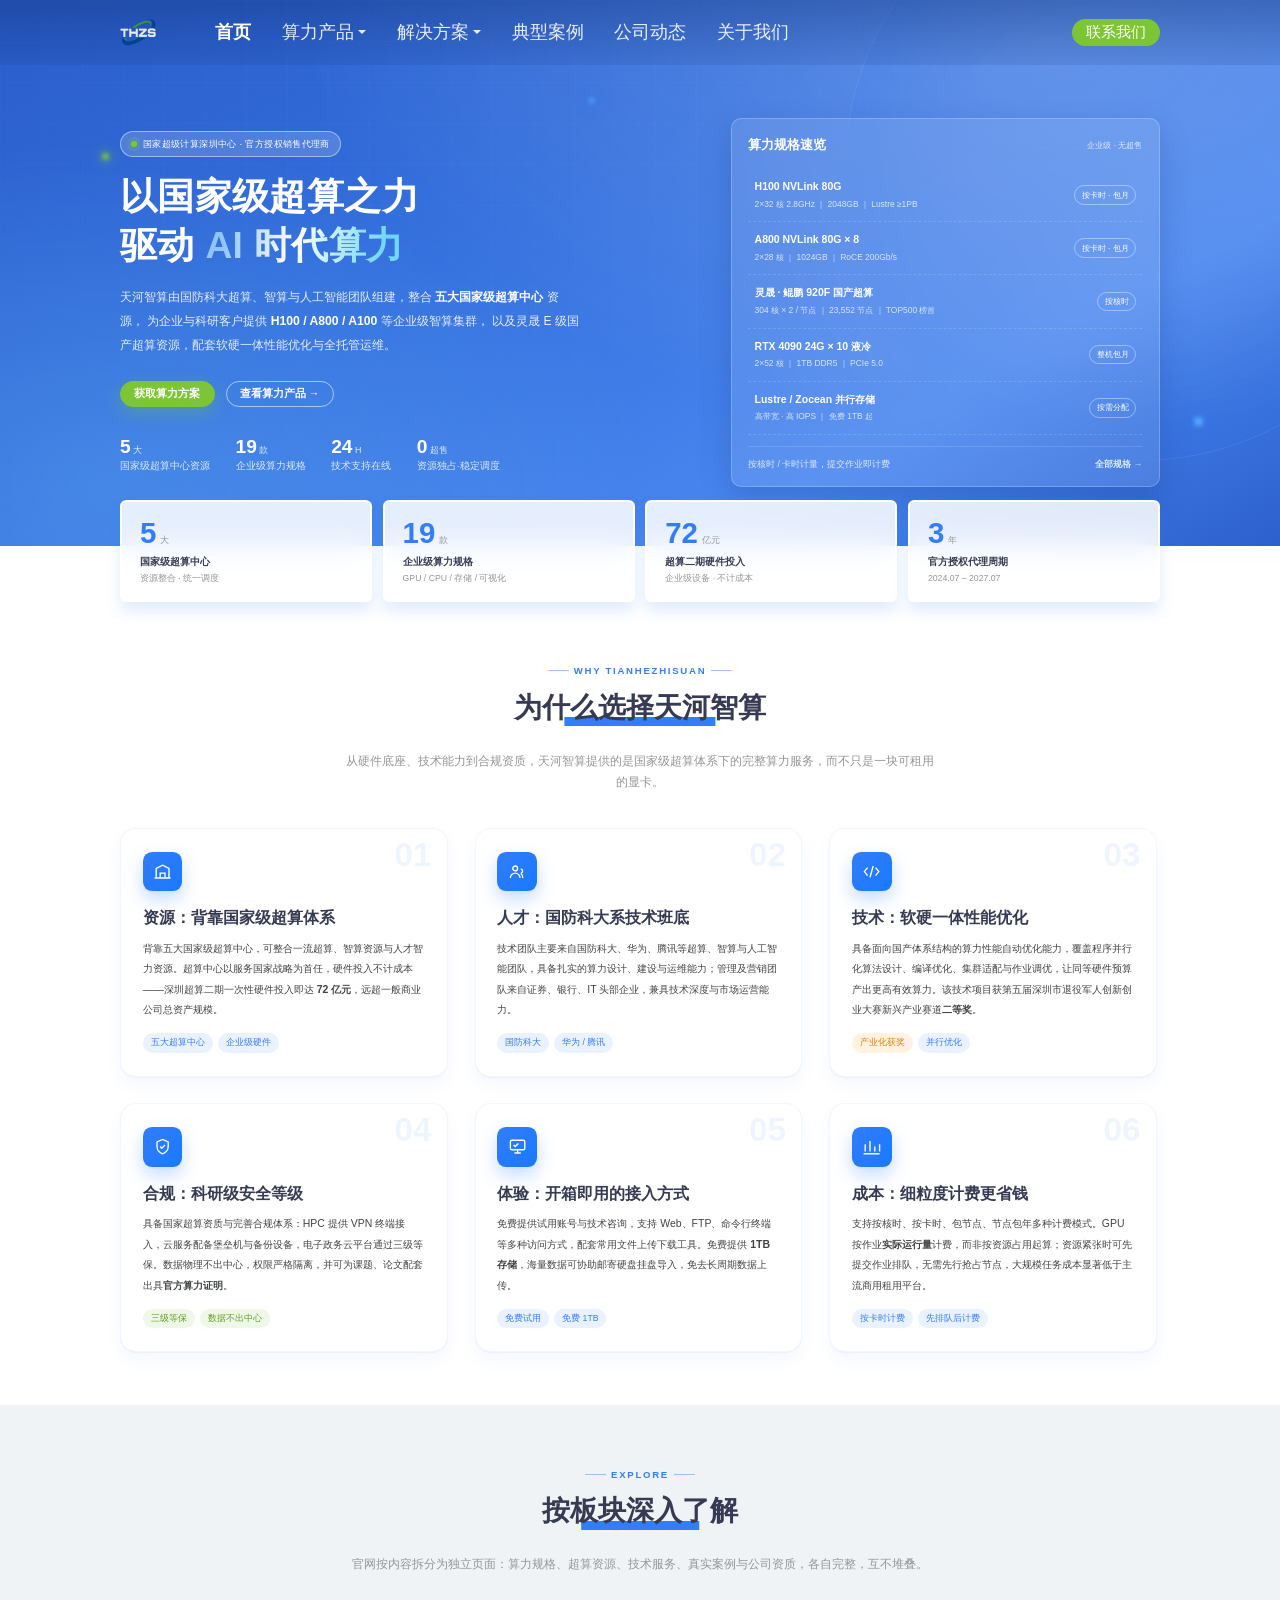
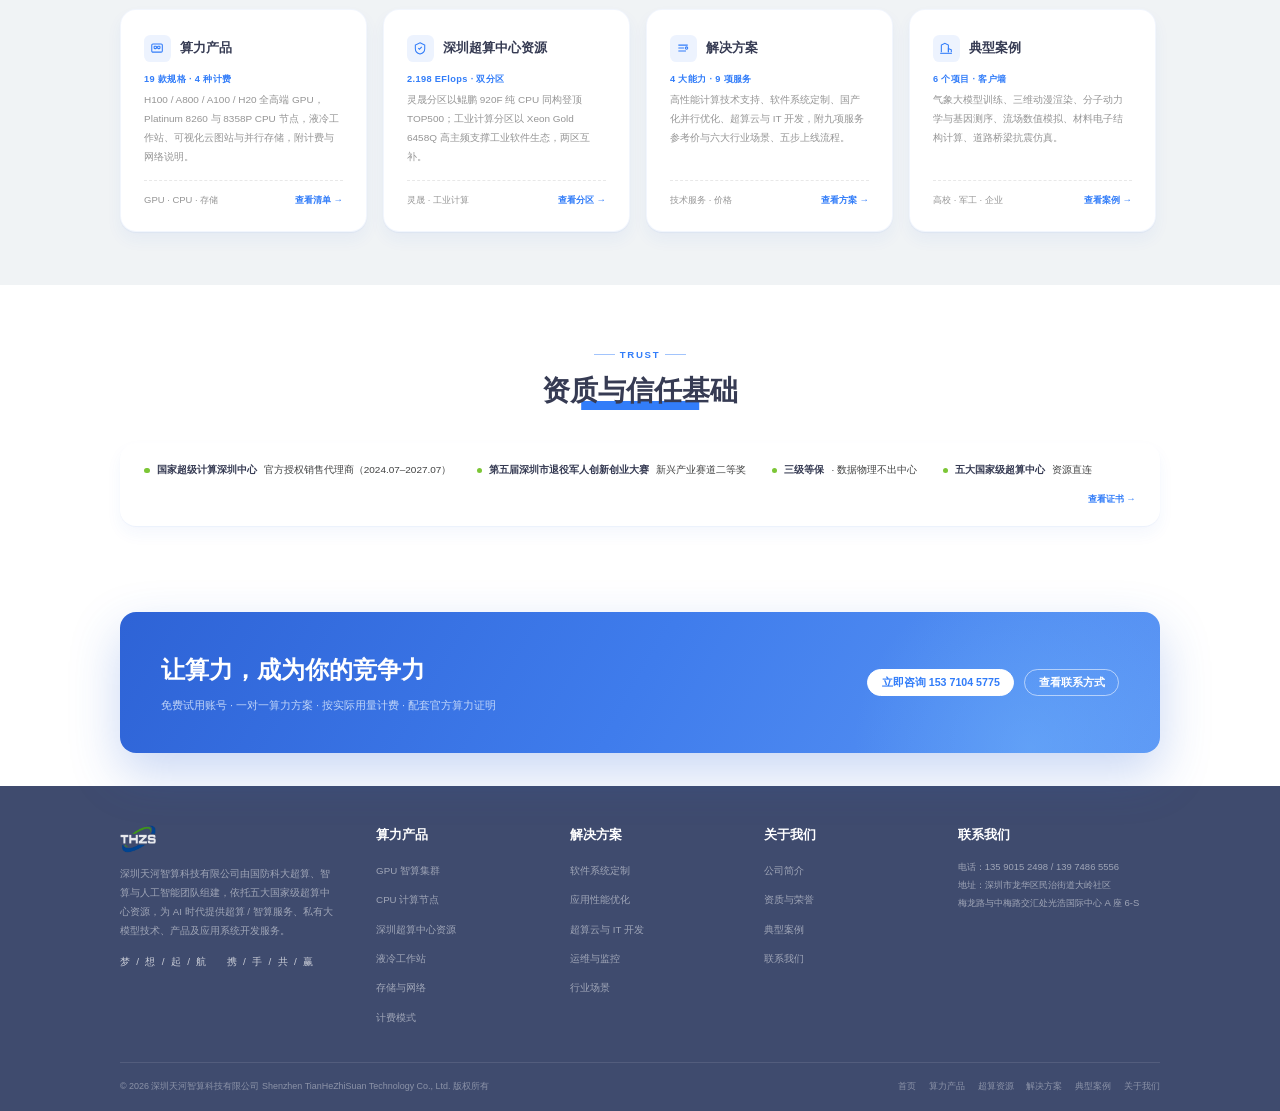
==== commit 32582005: "feat(公司动态): 新增公司动态栏目与新闻列表详情页 1. 全站6个页面头部导航与移动端菜单新增「公司动态」入口（位于典型案例与关于我们之间）。 2. news.html 新增公司动态列表页，列表" ====
--- a/index.html
+++ b/index.html
@@ -27,6 +27,7 @@
         <li data-dropdown="product"><a href="product.html">算力产品 <span class="dropdown-arrow"></span></a></li>
         <li data-dropdown="solution"><a href="solution.html">解决方案 <span class="dropdown-arrow"></span></a></li>
         <li><a href="cases.html">典型案例</a></li>
+        <li><a href="news.html">公司动态</a></li>
         <li><a href="about.html">关于我们</a></li>
       </ul>
 
@@ -212,6 +213,7 @@
     <a href="supercomputing.html">深圳超算中心资源 <span>SZSC</span></a>
     <a href="solution.html">解决方案 <span>SOLUTIONS</span></a>
     <a href="cases.html">典型案例 <span>CASES</span></a>
+    <a href="news.html">公司动态 <span>NEWS</span></a>
     <a href="about.html">关于我们 <span>ABOUT</span></a>
     <a href="about.html#contact">联系我们 <span>CONTACT</span></a>
     <div class="mm-foot">
--- a/assets/css/style.css
+++ b/assets/css/style.css
@@ -32,9 +32,9 @@
   /* Background */
   --sd-bg-white: #FFFFFF;
   --sd-bg-light: #F0F3F5;
-  --sd-bg-footer: #37405E;
+  --sd-bg-footer: #3F4B6E;
   --sd-bg-glass: rgba(255, 255, 255, 0.8);
-  --sd-bg-deep: #0B1B3A;
+  --sd-bg-deep: #2E63D6;
 
   /* Shadow */
   --sd-shadow-card: 0px 1px 1px rgba(37, 102, 210, 0.05), 0px 8px 16px rgba(37, 102, 210, 0.05);
@@ -119,6 +119,8 @@
 .btn.green:hover { background-color: #6bb02c; border-color: #6bb02c; }
 .btn.ghost-light { border-color: rgba(255,255,255,.55); color: #fff; }
 .btn.ghost-light:hover { background: #fff; color: var(--sd-primary); border-color: #fff; }
+.hero .btn.blue, .cta .btn.blue { background-color: var(--sd-secondary-green); border-color: var(--sd-secondary-green); box-shadow: 0 6px 18px rgba(124,198,54,.32); }
+.hero .btn.blue:hover, .cta .btn.blue:hover { background-color: #6BB02C; border-color: #6BB02C; }
 .btn.sm { min-width: 5.6rem; height: 1.7rem; font-size: .72rem; }
 
 .chip {
@@ -134,7 +136,7 @@
 /* ---------- 5. Header ---------- */
 .header {
   position: fixed; left: 0; top: 0; width: 100%; z-index: 200;
-  background: rgba(0,0,0,.2); transition: var(--sd-transition); padding: 18px 0;
+  background: linear-gradient(180deg, rgba(19,52,124,.42), rgba(19,52,124,.12)); transition: var(--sd-transition); padding: 18px 0;
 }
 .header.on {
   background: #fff; padding: 12px 0;
@@ -243,9 +245,9 @@
 .hero {
   position: relative; overflow: hidden; padding: 9.2rem 0 4.6rem;
   background:
-    radial-gradient(1200px 620px at 82% 8%, rgba(50,125,249,.30), transparent 62%),
-    radial-gradient(900px 560px at 8% 88%, rgba(0,190,255,.16), transparent 60%),
-    linear-gradient(150deg, #071331 0%, #0C2450 42%, #123A73 72%, #0A2347 100%);
+    radial-gradient(1200px 620px at 82% 8%, rgba(255,255,255,.20), transparent 62%),
+    radial-gradient(900px 560px at 8% 88%, rgba(120,205,255,.24), transparent 60%),
+    linear-gradient(150deg, #2A5DCB 0%, #3470DE 40%, #4A87F0 74%, #2C60CD 100%);
   color: #fff;
 }
 .hero::before {
@@ -268,8 +270,8 @@
 .hero-right { flex: 1; }
 .hero-eyebrow {
   display: inline-flex; align-items: center; gap: .5rem; margin-bottom: 1.15rem;
-  padding: .38rem .8rem; border-radius: 2rem; border: 1px solid rgba(140,190,255,.4);
-  background: rgba(50,125,249,.14); font-size: .72rem; letter-spacing: .04em; color: #cfe2ff;
+  padding: .38rem .8rem; border-radius: 2rem; border: 1px solid rgba(255,255,255,.45);
+  background: rgba(255,255,255,.16); font-size: .72rem; letter-spacing: .04em; color: #fff;
 }
 .hero-eyebrow i {
   width: .42rem; height: .42rem; border-radius: 50%; background: #7CC636; box-shadow: 0 0 0 4px rgba(124,198,54,.18);
@@ -282,13 +284,13 @@
   background: linear-gradient(100deg, #8FC4FF 10%, #FFFFFF 45%, #6FD6FF 90%);
   -webkit-background-clip: text; background-clip: text; -webkit-text-fill-color: transparent;
 }
-.hero-sub { font-size: .95rem; line-height: 2; color: rgba(230,240,255,.78); max-width: 36rem; margin-bottom: 1.8rem; }
+.hero-sub { font-size: .95rem; line-height: 2; color: rgba(255,255,255,.88); max-width: 36rem; margin-bottom: 1.8rem; }
 .hero-sub strong { color: #fff; font-weight: 600; }
 .hero-actions { display: flex; gap: .85rem; align-items: center; flex-wrap: wrap; }
 .hero-meta { display: flex; gap: 2rem; margin-top: 2.2rem; flex-wrap: wrap; }
-.hero-meta li { color: rgba(220,235,255,.7); font-size: .78rem; }
+.hero-meta li { color: rgba(255,255,255,.82); font-size: .78rem; }
 .hero-meta li b { display: block; font-size: 1.5rem; color: #fff; font-weight: 600; line-height: 1.2; }
-.hero-meta li b small { font-size: .7rem; font-weight: 400; color: rgba(220,235,255,.7); margin-left: .2rem; }
+.hero-meta li b small { font-size: .7rem; font-weight: 400; color: rgba(255,255,255,.82); margin-left: .2rem; }
 
 /* Hero glass panel */
 .res-panel {
@@ -296,28 +298,28 @@
   border: 1px solid rgba(255,255,255,.22);
   border-radius: .8rem;
   -webkit-backdrop-filter: blur(14px); backdrop-filter: blur(14px);
-  box-shadow: 0 1rem 2.4rem rgba(3,15,38,.45);
+  box-shadow: 0 1rem 2.4rem rgba(21,60,140,.28);
   padding: 1.3rem 1.3rem 1.1rem;
 }
 .res-panel .rp-head { display: flex; align-items: center; justify-content: space-between; margin-bottom: 1rem; }
 .res-panel .rp-head h3 { font-size: 1.02rem; font-weight: 600; }
-.res-panel .rp-head span { font-size: .66rem; color: rgba(210,230,255,.65); }
+.res-panel .rp-head span { font-size: .66rem; color: rgba(255,255,255,.78); }
 .res-row {
   display: flex; align-items: center; justify-content: space-between; gap: .8rem;
   padding: .78rem .5rem; border-bottom: 1px dashed rgba(255,255,255,.14);
 }
 .res-row:last-of-type { border-bottom: 0; }
 .res-row .n { font-size: .82rem; font-weight: 600; }
-.res-row .n small { display: block; font-weight: 400; font-size: .66rem; color: rgba(210,230,255,.6); margin-top: .15rem; }
+.res-row .n small { display: block; font-weight: 400; font-size: .66rem; color: rgba(255,255,255,.76); margin-top: .15rem; }
 .res-row .tag2 {
   font-size: .64rem; padding: .18rem .5rem; border-radius: 1rem;
-  border: 1px solid rgba(140,190,255,.35); color: #cfe2ff; white-space: nowrap;
+  border: 1px solid rgba(255,255,255,.38); color: #fff; white-space: nowrap;
 }
 .res-panel .rp-foot {
   margin-top: .9rem; padding-top: .85rem; border-top: 1px solid rgba(255,255,255,.14);
-  display: flex; align-items: center; justify-content: space-between; font-size: .68rem; color: rgba(210,230,255,.7);
-}
-.res-panel .rp-foot a { color: #9EC8FF; font-weight: 600; }
+  display: flex; align-items: center; justify-content: space-between; font-size: .68rem; color: rgba(255,255,255,.8);
+}
+.res-panel .rp-foot a { color: #DCEBFF; font-weight: 600; }
 
 /* Floating decor nodes */
 .orb { position: absolute; border-radius: 50%; filter: blur(2px); pointer-events: none; z-index: 1; }
@@ -420,25 +422,33 @@
 .case-card .gain { margin-top: .9rem; font-size: .72rem; color: var(--sd-primary); font-weight: 600; }
 
 /* ---------- 9. Comparison table ---------- */
-.cmp-wrap { background: #fff; border-radius: var(--sd-radius-card); box-shadow: var(--sd-shadow-card); overflow: hidden; }
-.cmp { width: 100%; }
+.cmp-wrap { background: #fff; border-radius: var(--sd-radius-card); box-shadow: var(--sd-shadow-card); overflow: hidden; border: 1px solid rgba(50,125,249,.09); }
+.cmp { width: 100%; border-collapse: separate; border-spacing: 0; table-layout: fixed; }
 .cmp thead th {
-  background: linear-gradient(90deg, #1F63D6, #327DF9); color: #fff;
-  font-weight: 600; font-size: .86rem; padding: 1.05rem 1.1rem; text-align: left;
-}
-.cmp thead th:first-child { width: 16%; }
-.cmp thead th.col-ours { background: linear-gradient(90deg, #1770FE, #3E8BFF); }
+  background: linear-gradient(90deg, #2C5FCB, #3D77E4); color: #fff;
+  font-weight: 600; font-size: .94rem; letter-spacing: .03em; padding: 1.2rem 1.35rem; text-align: left;
+  border-bottom: 2px solid rgba(255,255,255,.14);
+}
+.cmp thead th:first-child { width: 15%; }
+.cmp thead th.col-ours { background: linear-gradient(90deg, #2F6BEE, #5B95F5); }
 .cmp tbody td {
-  padding: 1.05rem 1.1rem; font-size: .78rem; line-height: 1.85; color: var(--sd-text-body);
+  padding: 1.2rem 1.35rem; font-size: .9rem; line-height: 1.8; color: #4E5668;
   border-bottom: 1px solid rgba(37,102,210,.07); vertical-align: top;
 }
+.cmp tbody td:first-child { background: #FBFCFE; border-right: 1px solid rgba(37,102,210,.06); }
 .cmp tbody tr:nth-child(even) td { background: #F7FAFF; }
-.cmp tbody td.dim { font-weight: 600; color: var(--sd-text-primary); font-size: .82rem; }
-.cmp tbody td.ours { color: #17457f; background: rgba(50,125,249,.04); }
-.cmp tbody tr:nth-child(even) td.ours { background: rgba(50,125,249,.08); }
-.cmp tbody td.ours b { color: var(--sd-primary); font-weight: 600; }
-.cmp tbody td.them { color: #7c8394; }
-.cmp-note { margin-top: 1rem; font-size: .7rem; color: var(--sd-text-muted); text-align: center; }
+.cmp tbody tr:nth-child(even) td:first-child { background: #F1F6FE; }
+.cmp tbody td.dim { font-weight: 700; color: var(--sd-text-primary); font-size: .9rem; letter-spacing: .02em; }
+.cmp tbody td.ours { color: #17457F; background: rgba(50,125,249,.05); }
+.cmp tbody tr:nth-child(even) td.ours { background: rgba(50,125,249,.09); }
+.cmp tbody td.ours b { color: #1462F0; font-weight: 700; }
+.cmp tbody td.them { color: #78808F; }
+.cmp tbody tr.price-row td, .cmp tbody tr.price-row td.ours { background: #FFFCF2; }
+.cmp tbody tr.price-row td:first-child { background: #FFF8E8; }
+.cmp-price b { font-size: 1.32rem; font-weight: 700; color: #1462F0; letter-spacing: -.01em; }
+.cmp-price i { font-size: .78rem; font-style: normal; color: #8B93A7; margin-left: .16rem; }
+.cmp-price s { font-size: .78rem; color: #A8AEBD; margin-left: .5rem; }
+.cmp-note { margin-top: 1.1rem; font-size: .78rem; color: var(--sd-text-muted); text-align: center; }
 
 /* ---------- 10. Customer wall ---------- */
 .logo-wall { background: #fff; border-radius: var(--sd-radius-card); box-shadow: var(--sd-shadow-card); padding: 2rem 2rem 1.4rem; }
@@ -451,7 +461,8 @@
 .cred-card { background: #fff; border-radius: var(--sd-radius-card); box-shadow: var(--sd-shadow-card); overflow: hidden; height: auto; display: flex; flex-direction: column; transition: var(--sd-transition); }
 .cred-card:hover { box-shadow: var(--sd-shadow-hover); transform: translateY(-6px); }
 .cred-card .img { height: 17rem; background: #F4F6FA; display: flex; align-items: center; justify-content: center; padding: .8rem; }
-.cred-card .img img { max-height: 100%; width: auto; object-fit: contain; }
+.cred-card .img img { max-height: 100%; max-width: 100%; width: auto; object-fit: contain; }
+.cred-card .img.doc img { box-shadow: 0 0 0 1px rgba(37,102,210,.12), 0 2px 8px rgba(23,43,77,.06); border-radius: 3px; }
 .cred-card .cap { padding: 1.1rem 1.3rem 1.3rem; }
 .cred-card .cap h3 { font-size: .95rem; font-weight: 600; color: var(--sd-text-primary); margin-bottom: .35rem; }
 .cred-card .cap p { font-size: .73rem; color: var(--sd-text-muted); line-height: 1.8; }
@@ -459,10 +470,10 @@
 /* ---------- 12. CTA ---------- */
 .cta {
   position: relative; overflow: hidden; border-radius: var(--sd-radius-card);
-  background: linear-gradient(120deg, #0B2350 0%, #1748A0 45%, #327DF9 100%);
+  background: linear-gradient(120deg, #2E63D6 0%, #3F7CEC 50%, #5C97F5 100%);
   color: #fff; padding: 3rem 3.2rem;
   display: flex; align-items: center; justify-content: space-between; gap: 2rem;
-  box-shadow: 0 20px 50px rgba(17,64,150,.28);
+  box-shadow: 0 20px 50px rgba(46,99,214,.26);
 }
 .cta::before {
   content: ""; position: absolute; right: -6%; top: -40%; width: 30rem; height: 30rem; border-radius: 50%;
@@ -480,8 +491,8 @@
   position: relative; overflow: hidden; color: #fff;
   padding: 8.4rem 0 3.6rem;
   background:
-    radial-gradient(900px 420px at 80% 0%, rgba(50,125,249,.35), transparent 60%),
-    linear-gradient(140deg, #071331, #0D2A57 55%, #123C78);
+    radial-gradient(900px 420px at 80% 0%, rgba(255,255,255,.22), transparent 60%),
+    linear-gradient(140deg, #2A5DCB, #3A79E9 55%, #4A87F0);
 }
 .page-hero::before {
   content: ""; position: absolute; inset: 0; opacity: .45;
@@ -508,25 +519,142 @@
 .filter-bar button:hover { border-color: var(--sd-primary); color: var(--sd-primary); }
 .filter-bar button.on { background: var(--sd-primary); border-color: var(--sd-primary); color: #fff; box-shadow: 0 6px 16px rgba(50,125,249,.28); }
 
-.tbl-wrap { background: #fff; border-radius: var(--sd-radius-card); box-shadow: var(--sd-shadow-card); overflow: hidden; }
-.prod-table { width: 100%; font-size: .78rem; }
+/* 五列（product.html：序号 / 型号 / 配置 / 计费 / 报价）
+   与四列（solution.html：序号 / 名称 / 内容 / 价格）共用同一套视觉 */
+.tbl-wrap {
+  background: #fff; border-radius: var(--sd-radius-card); overflow: hidden;
+  box-shadow: var(--sd-shadow-card); border: 1px solid rgba(50,125,249,.09);
+}
+.prod-table { width: 100%; border-collapse: separate; border-spacing: 0; font-size: .96rem; }
+
+/* 表头 */
 .prod-table thead th {
-  background: #F1F5FB; color: var(--sd-text-primary); font-weight: 600; font-size: .8rem;
-  text-align: left; padding: .95rem 1rem; white-space: nowrap;
-  border-bottom: 1px solid rgba(37,102,210,.12);
-}
+  background: linear-gradient(180deg, #F1F6FF 0%, #E7EFFF 100%);
+  color: #2A3352; font-weight: 600; font-size: .92rem; letter-spacing: .05em;
+  text-align: left; padding: 1.05rem 1.15rem; white-space: nowrap;
+  border-bottom: 2px solid rgba(50,125,249,.2);
+}
+.prod-table thead .no { width: 4.6rem; }
 .prod-table thead .th-spec { width: 58%; }
-.prod-table tbody td { padding: 1rem; border-bottom: 1px solid rgba(37,102,210,.07); vertical-align: top; line-height: 1.8; }
-.prod-table tbody tr:hover td { background: #F7FAFF; }
-.prod-table tbody td.no { color: var(--sd-text-muted); font-size: .72rem; width: 3rem; }
-.prod-table tbody td.name { font-weight: 600; color: var(--sd-text-primary); width: 15%; }
-.prod-table tbody td.name small { display: block; font-weight: 400; color: var(--sd-text-muted); font-size: .68rem; margin-top: .15rem; }
-.prod-table tbody td.spec { color: var(--sd-text-body); font-size: .75rem; }
-.prod-table tbody td.spec span { display: block; color: #6d7385; }
-.prod-table tbody td.bill { width: 13%; color: var(--sd-text-body); font-size: .74rem; }
-.prod-table tbody td.bill .chip { margin-bottom: .3rem; }
+.prod-table thead .price-th { text-align: right; }
+
+/* 五列（含报价列）用固定布局，避免长型号被相邻列挤压重叠 */
+.prod-table--price { table-layout: fixed; }
+.prod-table--price thead .idx { width: 5%; }
+.prod-table--price thead .model-th { width: 21%; }
+.prod-table--price thead .spec-th { width: 44%; }
+.prod-table--price thead .bill-th { width: 9%; }
+.prod-table--price thead .price-th { width: 21%; }
+
+/* 行 */
+.prod-table tbody td {
+  padding: 1.25rem 1.15rem; border-bottom: 1px solid rgba(37,102,210,.07);
+  vertical-align: top; line-height: 1.72; color: #5A6177;
+}
+.prod-table tbody tr:nth-child(even) td { background: #FBFCFE; }
+.prod-table tbody tr:hover td { background: #F4F8FF; }
+.prod-table tbody tr:last-child td { border-bottom: 0; }
+
+/* 序号 */
+.prod-table tbody td.no,
+.prod-table tbody td.idx {
+  color: #A9B0C3; font-size: .88rem; font-weight: 600; width: 4.6rem;
+  letter-spacing: .05em; font-variant-numeric: tabular-nums;
+}
+
+/* 产品名 / 型号 */
+.prod-table tbody td.name,
+.prod-table tbody td.model { width: 23%; color: var(--sd-text-primary); padding-right: 1.6rem; }
+.prod-table tbody td.model { border-right: 1px solid rgba(37,102,210,.08); }
+.prod-table thead .model-th { border-right: 1px solid rgba(37,102,210,.08); }
+.prod-table tbody td.name { font-weight: 600; font-size: 1rem; }
+.prod-table tbody td.name small {
+  display: block; margin-top: .35rem; font-weight: 400;
+  font-size: .84rem; color: #8B93A7; letter-spacing: .02em;
+}
+.prod-table tbody td.model b {
+  display: block; font-size: .98rem; font-weight: 700;
+  line-height: 1.42; color: #232B45;
+}
+.prod-table tbody td.model em {
+  display: block; margin-top: .42rem; font-style: normal;
+  font-size: .82rem; color: #8B93A7; letter-spacing: .02em;
+  line-height: 1.5; overflow-wrap: anywhere;
+}
+
+/* 配置：标签 + 内容，长文本悬挂缩进 */
+.prod-table tbody td.spec { color: #5A6177; font-size: 1rem; }
+.prod-table tbody td.spec span { display: block; padding: .2rem 0; }
+.prod-table tbody td.spec span i {
+  display: inline-block; min-width: 4.2rem; margin-right: .7rem;
+  font-style: normal; font-size: .88rem; color: #9AA2B6; letter-spacing: .03em;
+  text-indent: 0;   /* 关键：避免继承 span 的负 text-indent 导致标签左移压到型号列 */
+}
+.prod-table tbody td.spec span:has(i) { padding-left: 4.9rem; text-indent: -4.9rem; }
+.prod-table tbody td.spec span.wide { padding-left: 4.9rem; text-indent: 0; }
+
+/* 计费模式 */
+.prod-table tbody td.bill { width: 10%; font-size: .96rem; }
+.prod-table tbody td.bill .chip {
+  margin: 0 .32rem .46rem 0; font-size: .84rem;
+  padding: .3rem .7rem; border-radius: 999px;
+}
+
+/* 报价 */
+.prod-table tbody td.price {
+  width: 15%; text-align: right; white-space: nowrap;
+  border-left: 1px solid rgba(37,102,210,.08);
+}
+.prod-table thead .price-th { border-left: 1px solid rgba(37,102,210,.08); }
+.prod-table tbody td.price .p-now {
+  display: block; font-size: 1.5rem; font-weight: 700; color: #1462F0;
+  line-height: 1.2; letter-spacing: -.01em; font-variant-numeric: tabular-nums;
+}
+.prod-table tbody td.price .p-now i {
+  font-style: normal; font-size: .82rem; font-weight: 500;
+  color: #8B93A7; margin-left: .28rem; letter-spacing: 0;
+}
+.prod-table tbody td.price .p-was {
+  display: block; margin-top: .5rem; font-size: .82rem;
+  color: #9AA2B6; letter-spacing: .01em;
+}
+.prod-table tbody td.price .p-was s { color: #B6BCCB; }
+.prod-table tbody td.price.ask .p-ask {
+  display: block; font-size: 1.16rem; font-weight: 600;
+  color: #9AA2B6; letter-spacing: .06em;
+}
+.prod-table tbody td.price.ask .p-was { margin-top: .36rem; }
+
 .prod-table tbody tr.hide { display: none; }
-.tbl-tip { margin-top: .9rem; font-size: .7rem; color: var(--sd-text-muted); }
+
+/* 报价前的重点提示 */
+.price-note {
+  display: flex; align-items: flex-start; gap: .8rem;
+  margin: 0 0 1rem; padding: 1rem 1.2rem;
+  background: linear-gradient(90deg, #FFF8E9 0%, #FFFDF7 72%);
+  border: 1px solid rgba(224,146,38,.26);
+  border-left: 3px solid #E8A33A;
+  border-radius: .7rem;
+}
+.price-note .pn-ico {
+  flex: 0 0 auto; width: 1.5rem; height: 1.5rem; margin-top: .16rem;
+  display: flex; align-items: center; justify-content: center;
+  border-radius: 50%; background: #E8A33A; color: #fff;
+  font-size: .92rem; font-weight: 700; line-height: 1;
+}
+.price-note .pn-text {
+  margin: 0; font-size: .94rem; line-height: 1.75; color: #7A5C28;
+}
+.price-note .pn-text b { color: #A96A00; font-weight: 700; }
+.price-note .pn-text a {
+  color: #1462F0; font-weight: 700; text-decoration: none; white-space: nowrap;
+  border-bottom: 1px solid rgba(20,98,240,.28);
+}
+.price-note .pn-text a:hover { border-bottom-color: #1462F0; }
+.cmp-wrap + .price-note { margin: 1.2rem 0 .8rem; }
+.tbl-tip {
+  margin-top: 1.1rem; font-size: .84rem; color: #8B93A7; line-height: 1.85;
+}
 
 /* ---------- 15. Steps ---------- */
 .steps { display: flex; gap: 1.25rem; flex-wrap: wrap; }
@@ -575,49 +703,83 @@
 .reveal.in { opacity: 1; transform: none; }
 
 /* ---------- 18b. 超算中心分区 ---------- */
-.badges { display: flex; gap: .5rem; flex-wrap: wrap; margin-bottom: 1rem; }
+.badges { display: flex; gap: .5rem; flex-wrap: wrap; margin-bottom: 1.1rem; }
 .badge {
   display: inline-flex; align-items: center; gap: .3rem;
-  font-size: .68rem; font-weight: 600; letter-spacing: .02em;
-  padding: .28rem .7rem; border-radius: 1rem;
+  font-size: .74rem; font-weight: 600; letter-spacing: .02em;
+  padding: .3rem .75rem; border-radius: 1rem;
   background: rgba(255,255,255,.14); color: #E8F1FF; border: 1px solid rgba(160,205,255,.35);
 }
-.badge.gold { background: rgba(255,165,38,.18); color: #FFD79A; border-color: rgba(255,190,110,.45); }
-
+.badge.gold { background: rgba(255,165,38,.2); color: #FFD79A; border-color: rgba(255,190,110,.5); }
+
+/* 两个分区各用一套独立主色，与全站主蓝拉开距离 */
 .part { border-radius: var(--sd-radius-card); overflow: hidden; box-shadow: var(--sd-shadow-card); background: #fff; }
-.part-head { position: relative; overflow: hidden; padding: 2rem 2.2rem; color: #fff; }
-.part-head.deep { background: radial-gradient(800px 400px at 85% 0%, rgba(80,150,255,.45), transparent 62%), linear-gradient(135deg, #071733, #0E2C5C 55%, #14407F); }
-.part-head.steel { background: radial-gradient(800px 400px at 85% 0%, rgba(50,125,249,.35), transparent 60%), linear-gradient(135deg, #123 0%, #1B3A66 60%, #24508F 100%); }
-.part-head .pt-kicker { font-size: .68rem; letter-spacing: .16em; color: rgba(180,210,255,.85); margin-bottom: .5rem; }
-.part-head h2 { font-size: 1.75rem; font-weight: 600; margin-bottom: .45rem; }
-.part-head p { font-size: .82rem; line-height: 1.9; color: rgba(225,238,255,.75); max-width: 52rem; }
-.part-body { padding: 2rem 2.2rem; }
-
-.kpi-row { display: flex; gap: 1rem; flex-wrap: wrap; margin-bottom: 1.8rem; }
+.part--ls { --pa: #0E7C63; --pa-soft: rgba(14,124,99,.07); --pa-line: rgba(14,124,99,.16); }
+.part--x86 { --pa: #B2701E; --pa-soft: rgba(178,112,30,.06); --pa-line: rgba(178,112,30,.16); }
+
+.part-head { position: relative; overflow: hidden; padding: 2.2rem 2.4rem 2.4rem; color: #fff; }
+.part--ls .part-head {
+  background:
+    radial-gradient(760px 400px at 88% -12%, rgba(64,214,170,.30), transparent 62%),
+    linear-gradient(135deg, #0C6E58 0%, #149C81 55%, #1FB893 100%);
+  border-bottom: 3px solid #45C9A4;
+}
+.part--x86 .part-head {
+  background:
+    radial-gradient(700px 380px at 86% -14%, rgba(214,150,70,.18), transparent 58%),
+    linear-gradient(135deg, #3B4763 0%, #4C5A79 55%, #5C6B8C 100%);
+  border-bottom: 3px solid #D29A55;
+}
+.part--ls .badge { border-color: rgba(140,230,200,.35); color: #DCF7EC; }
+.part--x86 .badge { border-color: rgba(240,200,150,.35); color: #F8EADB; }
+.part--ls .part-head .pt-kicker { color: rgba(150,235,205,.9); }
+.part--x86 .part-head .pt-kicker { color: rgba(245,205,150,.9); }
+.part-head .pt-kicker { font-size: .74rem; letter-spacing: .16em; margin-bottom: .6rem; }
+.part-head h2 { font-size: 2rem; font-weight: 600; margin-bottom: .55rem; }
+.part-head p { font-size: .92rem; line-height: 1.9; color: rgba(255,255,255,.9); max-width: 54rem; }
+.part-body { padding: 2.2rem 2.4rem 2rem; }
+
+.kpi-row { display: flex; gap: 1rem; flex-wrap: wrap; margin-bottom: 2rem; }
 .kpi {
-  flex: 1; min-width: 9rem; background: #fff; border-radius: .7rem; padding: 1.1rem 1.2rem;
-  box-shadow: var(--sd-shadow-card); border-left: 3px solid var(--sd-primary);
-}
-.kpi b { display: block; font-size: 1.85rem; font-weight: 600; color: var(--sd-primary); line-height: 1.15; }
-.kpi b small { font-size: .72rem; font-weight: 400; color: var(--sd-text-muted); margin-left: .18rem; }
-.kpi span { display: block; font-size: .74rem; color: var(--sd-text-muted); margin-top: .3rem; }
+  flex: 1; min-width: 9rem; background: #fff; border-radius: .75rem; padding: 1.2rem 1.3rem;
+  box-shadow: var(--sd-shadow-card); border-left: 3px solid var(--pa, var(--sd-primary));
+}
+.kpi b { display: block; font-size: 2.15rem; font-weight: 700; color: var(--pa, var(--sd-primary)); line-height: 1.12; }
+.kpi b small { font-size: .8rem; font-weight: 400; color: var(--sd-text-muted); margin-left: .2rem; }
+.kpi span { display: block; font-size: .82rem; color: #7A8296; margin-top: .34rem; }
 
 .split { display: flex; gap: 2rem; flex-wrap: wrap; }
 .split > .col-a { flex: 1.05; min-width: 18rem; }
 .split > .col-b { flex: 1; min-width: 18rem; }
-.blk-title { font-size: .95rem; font-weight: 600; color: var(--sd-text-primary); margin-bottom: 1rem; display: flex; align-items: center; gap: .45rem; }
-.blk-title::before { content: ""; width: 3px; height: .95rem; background: var(--sd-primary); border-radius: 2px; }
-
-.spec-list { display: grid; grid-template-columns: repeat(2, minmax(0, 1fr)); gap: .75rem 1.4rem; }
-.spec-list li { border-bottom: 1px dashed rgba(0,0,0,.08); padding-bottom: .6rem; }
-.spec-list li b { display: block; font-size: .68rem; color: var(--sd-text-muted); font-weight: 400; margin-bottom: .12rem; }
-.spec-list li span { font-size: .8rem; color: var(--sd-text-primary); line-height: 1.7; }
-
-.domain-grid { display: grid; grid-template-columns: repeat(2, minmax(0, 1fr)); gap: .85rem; }
-.domain { background: #F7FAFF; border-radius: .7rem; padding: 1rem 1.15rem; border: 1px solid rgba(50,125,249,.10); }
-.domain h4 { font-size: .86rem; font-weight: 600; color: var(--sd-text-primary); margin-bottom: .3rem; display: flex; align-items: center; gap: .4rem; }
-.domain h4 i { width: .34rem; height: .34rem; border-radius: 50%; background: var(--sd-primary); display: inline-block; }
-.domain p { font-size: .74rem; line-height: 1.8; color: var(--sd-text-muted); }
+.blk-title { font-size: 1.05rem; font-weight: 600; color: var(--sd-text-primary); margin-bottom: 1.1rem; display: flex; align-items: center; gap: .5rem; }
+.blk-title::before { content: ""; width: 3px; height: 1.05rem; background: var(--pa, var(--sd-primary)); border-radius: 2px; }
+
+.spec-list { display: grid; grid-template-columns: repeat(2, minmax(0, 1fr)); gap: .9rem 1.4rem; }
+.spec-list li { border-bottom: 1px dashed rgba(0,0,0,.08); padding-bottom: .75rem; }
+.spec-list li b { display: block; font-size: .76rem; color: #8B93A7; font-weight: 500; letter-spacing: .02em; margin-bottom: .22rem; }
+.spec-list li span { font-size: .9rem; color: var(--sd-text-primary); line-height: 1.65; }
+
+.domain-grid { display: grid; grid-template-columns: repeat(2, minmax(0, 1fr)); gap: .9rem; }
+.domain { background: var(--pa-soft, #F7FAFF); border-radius: .75rem; padding: 1.1rem 1.2rem; border: 1px solid var(--pa-line, rgba(50,125,249,.10)); }
+.domain h4 { font-size: .92rem; font-weight: 600; color: var(--sd-text-primary); margin-bottom: .35rem; display: flex; align-items: center; gap: .45rem; }
+.domain h4 i { width: .36rem; height: .36rem; border-radius: 50%; background: var(--pa, var(--sd-primary)); display: inline-block; }
+.domain p { font-size: .82rem; line-height: 1.8; color: #6B7488; }
+
+/* 分区报价条 */
+.quote {
+  display: flex; align-items: center; gap: .9rem 1.8rem; flex-wrap: wrap;
+  margin-top: 1.9rem; padding: 1.3rem 1.6rem;
+  border-radius: .9rem; border: 1px solid rgba(224,146,38,.24);
+  border-left: 4px solid var(--pa, var(--sd-primary));
+  background: linear-gradient(90deg, #FFFDF5, #FFFFFF 70%);
+}
+.quote .q-tag { font-size: .72rem; font-weight: 700; letter-spacing: .06em; color: #A96A00; background: rgba(232,163,58,.16); border: 1px solid rgba(224,146,38,.3); border-radius: 1rem; padding: .24rem .72rem; }
+.quote .q-now { display: flex; align-items: baseline; gap: .55rem; }
+.quote .q-now b { font-size: 1.9rem; font-weight: 700; color: #1462F0; line-height: 1; }
+.quote .q-now b i { font-size: .8rem; font-weight: 400; font-style: normal; color: #8B93A7; margin-left: .18rem; }
+.quote .q-now s { font-size: .8rem; color: #A8AEBD; }
+.quote .q-meta { font-size: .84rem; color: #6B7488; }
+.quote .q-link { margin-left: auto; font-size: .84rem; font-weight: 600; color: #1462F0; }
 
 .part-teaser { position: relative; overflow: hidden; border-radius: var(--sd-radius-card); padding: 1.9rem 1.9rem 1.6rem; color: #fff; height: auto; display: flex; flex-direction: column; transition: var(--sd-transition); }
 .part-teaser.deep { background: radial-gradient(600px 300px at 90% 0%, rgba(90,160,255,.45), transparent 65%), linear-gradient(140deg, #071733, #10305F 60%, #17458A); }
@@ -668,11 +830,13 @@
   .stat-card { width: calc(50% - .42rem); flex: none; }
   .grid-3 > *, .grid-4 > * { width: calc((100% - 1.25rem) / 2); }
   .cmp thead th, .cmp tbody td { padding: .8rem .7rem; font-size: .82rem; }
+  .part-head { padding: 1.8rem 1.8rem 2rem; }
+  .part-body { padding: 1.8rem 1.8rem 1.6rem; }
   .cta { flex-direction: column; align-items: flex-start; padding: 2.2rem; }
   .newsPown .w1560 { flex-wrap: wrap; gap: 1rem; }
   .pown_banner { display: none; }
   .tbl-wrap { overflow-x: auto; }
-  .prod-table { min-width: 720px; }
+  .prod-table { min-width: 900px; }
 }
 
 @media (max-width: 767px) {
@@ -690,6 +854,18 @@
   .section { padding: 2.4rem 0; }
   .cmp thead th:first-child, .cmp tbody td.dim { width: 22%; }
   .cmp thead th, .cmp tbody td { padding: .7rem .5rem; font-size: .76rem; }
+  .part-head { padding: 1.5rem 1.3rem 1.6rem; }
+  .part-head h2 { font-size: 1.5rem; }
+  .part-head p { font-size: .86rem; }
+  .part-body { padding: 1.4rem 1.3rem 1.2rem; }
+  .kpi-row .kpi { flex: 1 1 calc(50% - .5rem); min-width: 0; }
+  .split { flex-direction: column; gap: 1.4rem; }
+  .spec-list { grid-template-columns: 1fr; }
+  .domain-grid { grid-template-columns: 1fr; }
+  .kpi b { font-size: 1.7rem; }
+  .quote { padding: 1rem 1.1rem; gap: .6rem 1rem; }
+  .quote .q-now b { font-size: 1.5rem; }
+  .quote .q-link { margin-left: 0; }
   .cta h2 { font-size: 1.5rem; }
   .cta { padding: 1.8rem 1.4rem; }
   .footer-top { gap: 1.6rem; }
@@ -710,3 +886,55 @@
 .mobile-menu a span { font-size: .7rem; color: var(--sd-text-muted); }
 .mobile-menu .mm-foot { margin-top: auto; padding-top: 1.4rem; }
 .mobile-menu .mm-close { position: absolute; top: 1.2rem; right: 1.4rem; font-size: 1.6rem; color: var(--sd-text-primary); }
+
+/* ---------- 20. 公司动态（新闻列表 & 详情） ---------- */
+.news-list { display: flex; flex-direction: column; gap: 1.4rem; }
+.news-item {
+  display: flex; gap: 1.6rem; align-items: stretch;
+  background: #fff; border-radius: var(--sd-radius-card);
+  box-shadow: var(--sd-shadow-card); overflow: hidden;
+  border: 1px solid rgba(37,102,210,.06);
+  transition: var(--sd-transition); padding: 1.1rem;
+}
+.news-item:hover { box-shadow: var(--sd-shadow-hover); transform: translateY(-4px); border-color: rgba(50,125,249,.24); }
+.news-thumb {
+  flex: 0 0 16.5rem; width: 16.5rem; height: 11rem; border-radius: .7rem; overflow: hidden; background: #F0F3F5;
+}
+.news-thumb img { width: 100%; height: 100%; object-fit: cover; transition: transform .6s ease; }
+.news-item:hover .news-thumb img { transform: scale(1.06); }
+.news-body { flex: 1; min-width: 0; display: flex; flex-direction: column; padding: .35rem .4rem; }
+.news-date { font-size: .72rem; letter-spacing: .04em; color: var(--sd-primary); font-weight: 600; margin-bottom: .5rem; }
+.news-title { font-size: 1.18rem; font-weight: 600; color: var(--sd-text-primary); line-height: 1.5; margin-bottom: .6rem; transition: var(--sd-transition-fast); }
+.news-item:hover .news-title { color: var(--sd-primary); }
+.news-excerpt {
+  font-size: .82rem; line-height: 1.9; color: var(--sd-text-muted); margin-bottom: .8rem;
+  display: -webkit-box; -webkit-line-clamp: 3; -webkit-box-orient: vertical; overflow: hidden;
+}
+.news-more { margin-top: auto; font-size: .78rem; font-weight: 600; color: var(--sd-primary); display: inline-flex; align-items: center; gap: .3rem; }
+.news-more::after { content: "\2192"; transition: transform .3s; }
+.news-item:hover .news-more::after { transform: translateX(.3rem); }
+
+/* 详情页 */
+.article { max-width: 52rem; margin: 0 auto; }
+.article-head { text-align: left; margin-bottom: 1.6rem; }
+.article-meta { display: flex; align-items: center; gap: .2rem; flex-wrap: wrap; font-size: .74rem; color: var(--sd-text-muted); margin-bottom: .9rem; }
+.article-meta .tag { display: inline-flex; align-items: center; padding: .2rem .7rem; border-radius: 1rem; background: rgba(50,125,249,.1); color: var(--sd-primary); font-weight: 600; margin-right: .6rem; }
+.article-meta .date::before { content: "\00B7"; margin-right: .6rem; color: #cfd6e2; }
+.article-title { font-size: 1.9rem; font-weight: 700; color: var(--sd-text-primary); line-height: 1.45; }
+.article-cover { width: 100%; border-radius: var(--sd-radius-card); overflow: hidden; box-shadow: var(--sd-shadow-card); margin: 1.8rem 0; }
+.article-cover img { width: 100%; display: block; }
+.article-body { font-size: .92rem; line-height: 2.15; color: var(--sd-text-body); }
+.article-body p { margin-bottom: 1.15rem; text-align: justify; }
+.article-gallery { display: grid; grid-template-columns: repeat(3, 1fr); gap: .9rem; margin-top: 1.6rem; }
+.article-gallery figure { margin: 0; border-radius: .6rem; overflow: hidden; box-shadow: var(--sd-shadow-card); }
+.article-gallery img { width: 100%; height: 8.5rem; object-fit: cover; display: block; }
+.article-back { display: inline-flex; align-items: center; gap: .35rem; margin-top: 2rem; font-size: .82rem; font-weight: 600; color: var(--sd-primary); }
+.article-back::before { content: "\2190"; }
+
+@media (max-width: 767px) {
+  .news-item { flex-direction: column; gap: .9rem; }
+  .news-thumb { width: 100%; flex-basis: auto; height: 12rem; }
+  .article-title { font-size: 1.4rem; }
+  .article-gallery { grid-template-columns: 1fr; }
+  .article-gallery img { height: 11rem; }
+}
